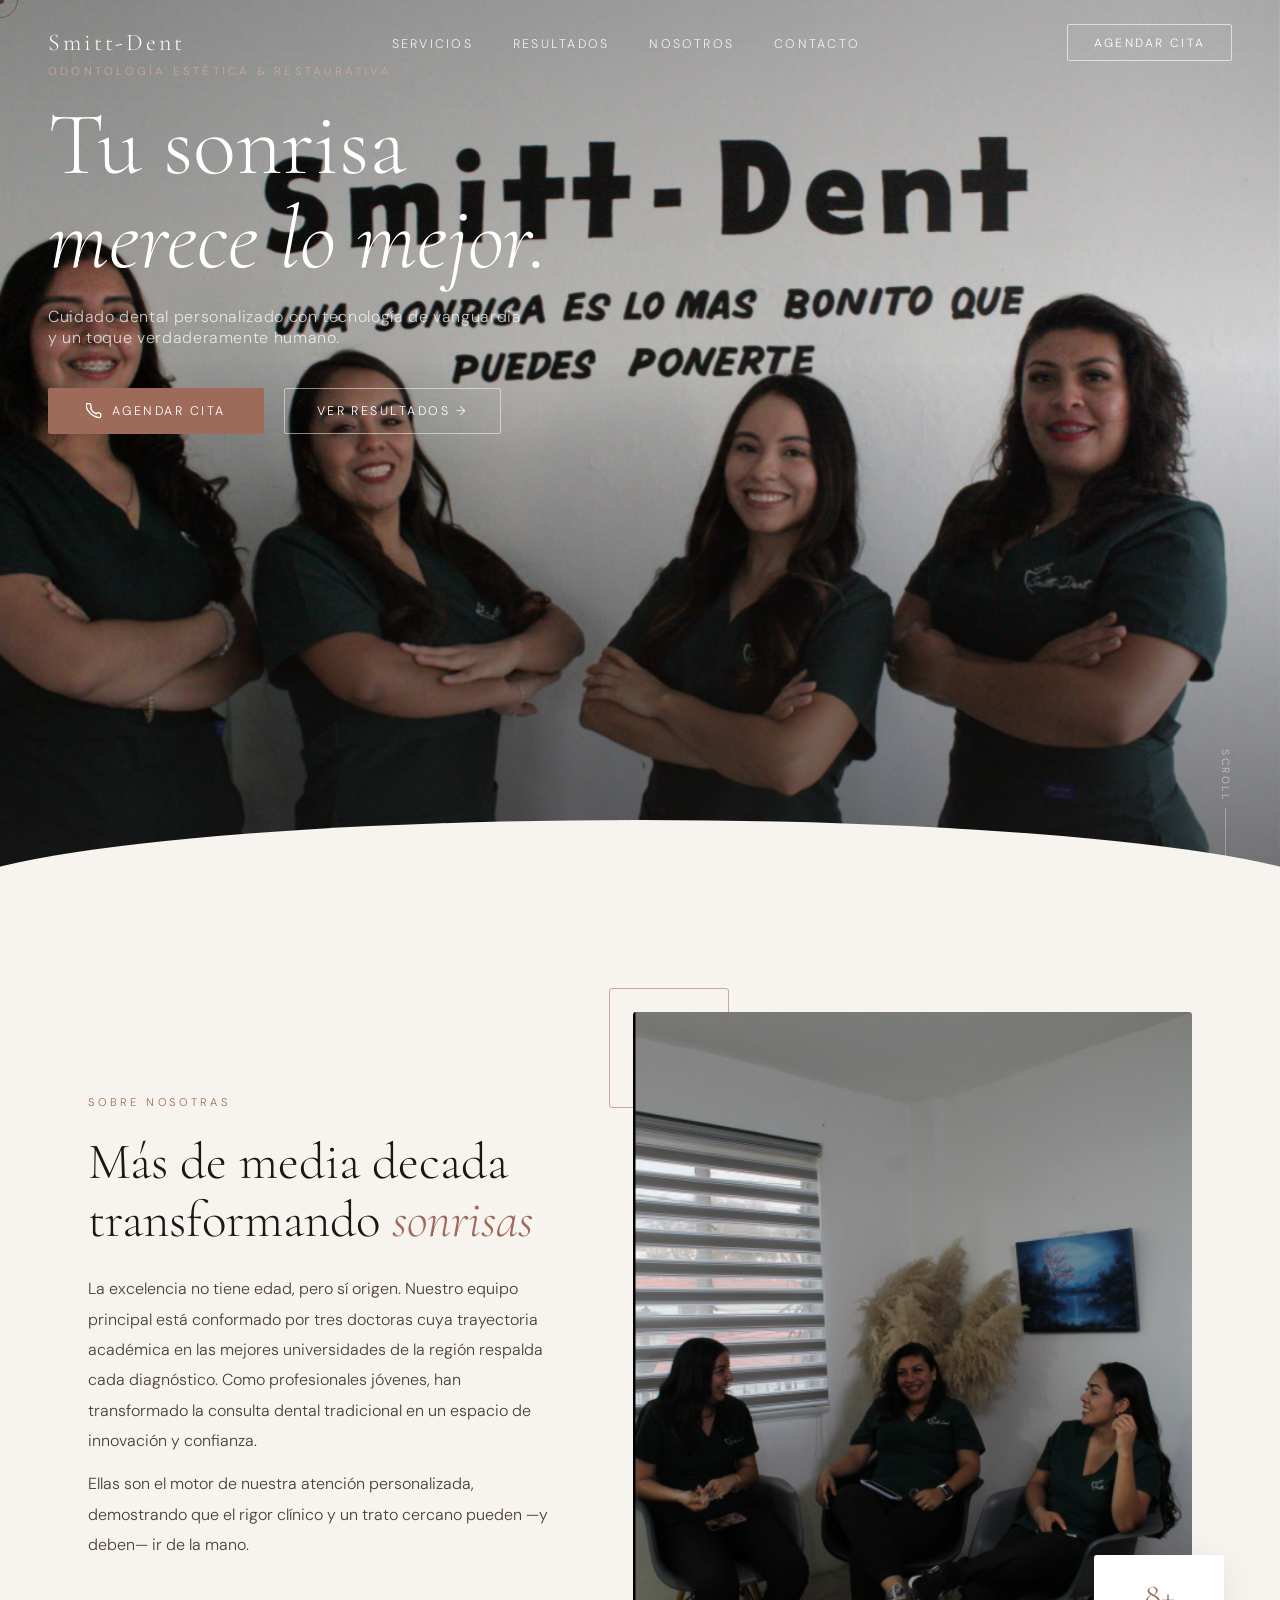
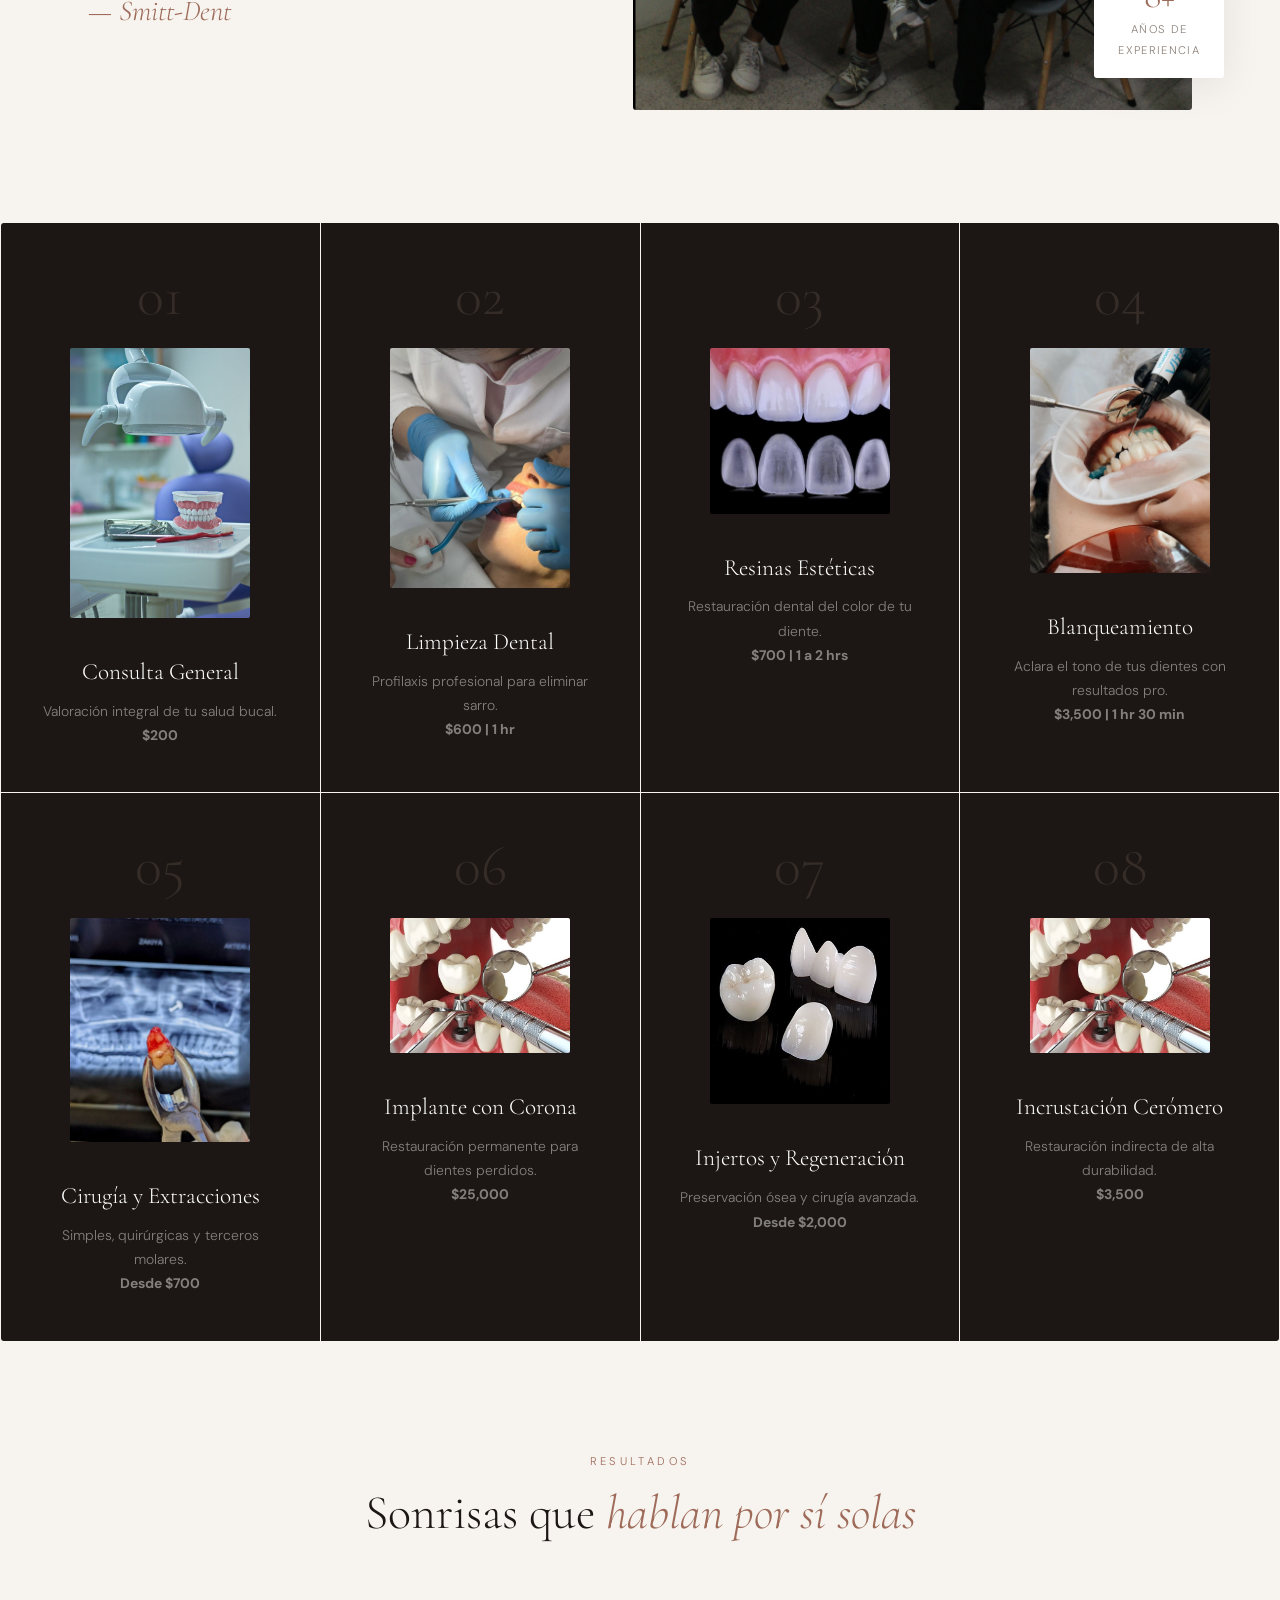
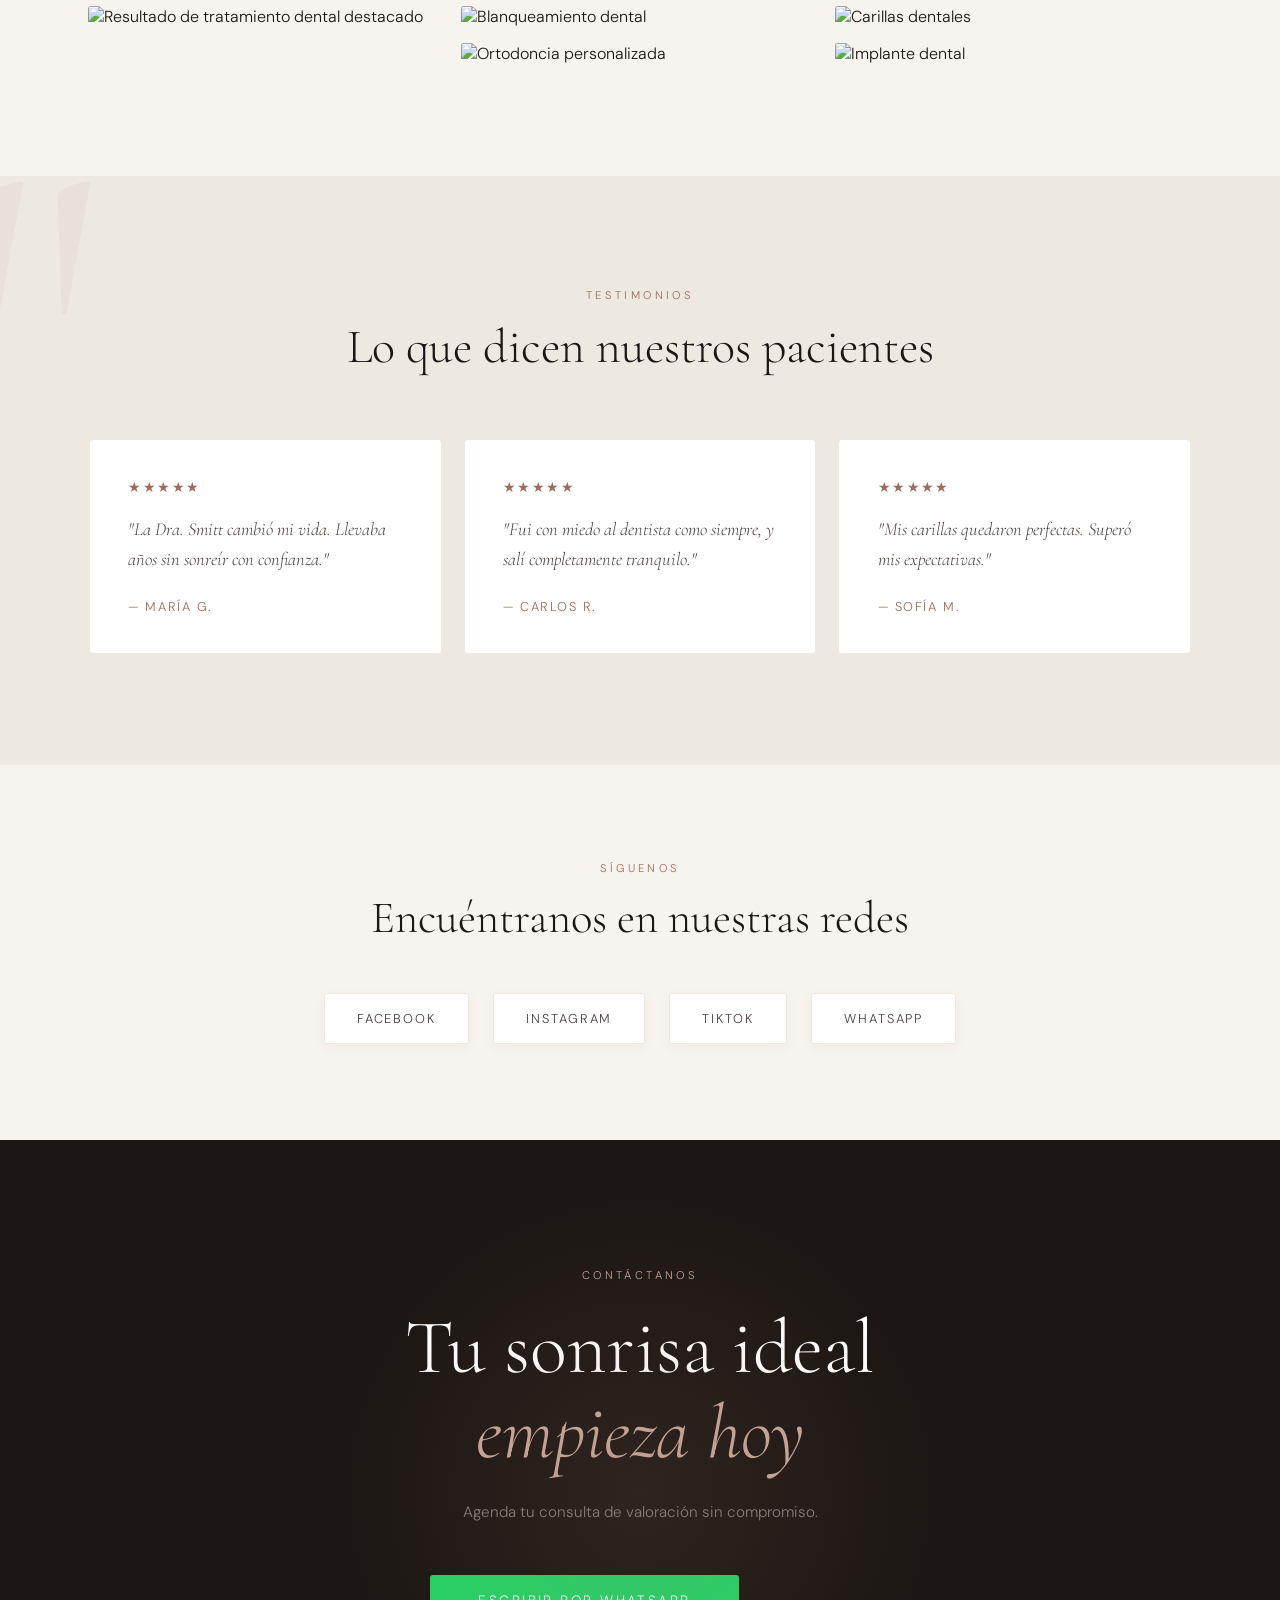
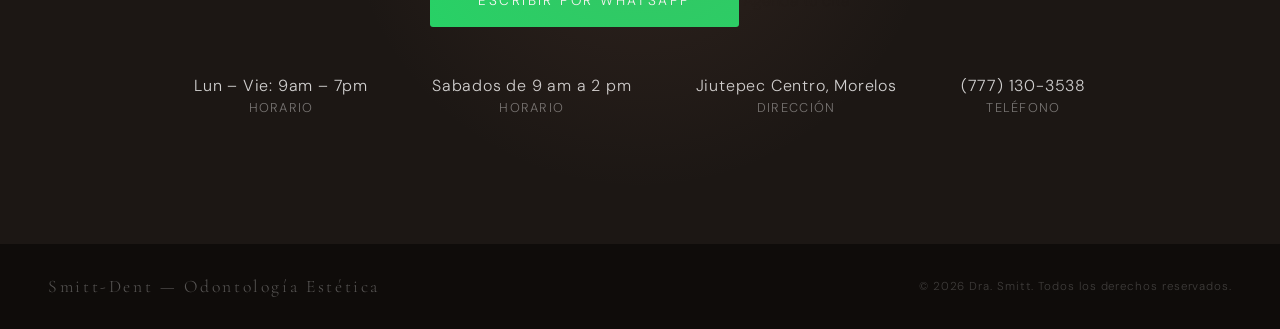
==== index.html @ e5ced857 "Update index.html" ====
<!DOCTYPE html>
<html lang="es">
<head>
  <meta charset="UTF-8" />
  <meta name="viewport" content="width=device-width, initial-scale=1.0" />
  <title>Dentista Jiutepec Mor. Smitt-Dent</title>
  <link rel="icon" href="smitt(1).ico" type="image/x-icon" />

  <!-- FUENTES — Google Fonts -->
  <link rel="preconnect" href="https://fonts.googleapis.com" />
  <link rel="preconnect" href="https://fonts.gstatic.com" crossorigin />
  <link href="https://fonts.googleapis.com/css2?family=Cormorant+Garamond:ital,wght@0,300;0,400;0,600;1,300;1,400&family=DM+Sans:wght@300;400;500&display=swap" rel="stylesheet" />

  <!-- Conexión al CSS externo -->
  <link rel="stylesheet" href="style.css">
</head>
<body>

  <!-- Cursor personalizado -->
  <div class="cursor">
    <div class="cursor-ring"></div>
    <div class="cursor-dot" style="position:absolute;top:0;left:0;"></div>
  </div>

  <!-- NAVEGACIÓN -->
  <nav id="navbar">
    <div class="nav-logo">Smitt-Dent</div>
    <ul class="nav-links">
      <li><a href="#servicios">Servicios</a></li>
      <li><a href="#galeria">Resultados</a></li>
      <li><a href="#nosotros">Nosotros</a></li>
      <li><a href="#contacto">Contacto</a></li>
    </ul>
    <a href="#contacto" class="nav-cta">Agendar cita</a>
  </nav>

  <!-- HERO -->
  <section class="hero">
    <img class="hero-img" src="Portada2.png" alt="Equipo Dra. Smitt" />
    <div class="hero-overlay">
      <div class="hero-content">
        <p class="hero-tag">Odontología Estética &amp; Restaurativa</p>
        <h1 class="hero-title">
          Tu sonrisa<br/>
          <em>merece lo mejor.</em>
        </h1>
        <p class="hero-sub">
          Cuidado dental personalizado con tecnología de vanguardia<br />
          y un toque verdaderamente humano.
        </p>
        <div class="hero-actions">
          <a href="#contacto" class="btn-primary">
            <svg width="16" height="16" viewBox="0 0 24 24" fill="none" stroke="currentColor" stroke-width="2"><path d="M22 16.92v3a2 2 0 01-2.18 2 19.79 19.79 0 01-8.63-3.07A19.5 19.5 0 013.07 11.5a19.79 19.79 0 01-3.07-8.67A2 2 0 012 .84h3a2 2 0 012 1.72c.127.96.361 1.903.7 2.81a2 2 0 01-.45 2.11L6.91 8.18A16 16 0 0015.1 16.37l1.27-1.27a2 2 0 012.11-.45c.907.339 1.85.573 2.81.7A2 2 0 0122 16.92z"/></svg>
            Agendar cita
          </a>
          <a href="#galeria" class="btn-outline">Ver resultados →</a>
        </div>
      </div>
    </div>

    <div class="scroll-hint">
      <span>Scroll</span>
      <div class="scroll-line"></div>
    </div>
  </section>

  <div class="wave-divider"></div>

  <!-- SOBRE LA DRA. SMITT -->
  <section id="nosotros">
    <div class="section-intro">
      <div>
        <p class="intro-label reveal">Sobre nosotras</p>
        <h2 class="intro-title reveal reveal-delay-1">
          Más de media decada<br />
          transformando <em>sonrisas</em>
        </h2>
        <p class="intro-body reveal reveal-delay-2">
          La excelencia no tiene edad, pero sí origen. Nuestro equipo principal está conformado por tres doctoras cuya trayectoria académica en las mejores universidades
          de la región respalda cada diagnóstico. Como profesionales jóvenes, han transformado la consulta dental tradicional en un espacio de innovación y confianza. 
        </p>
        <p class="intro-body reveal reveal-delay-2" style="margin-top:0.8rem;">
          Ellas son el motor de nuestra atención personalizada, 
        demostrando que el rigor clínico y un trato cercano pueden —y deben— ir de la mano.
        </p>
        <p class="intro-signature reveal reveal-delay-3">— Smitt-Dent</p>
      </div>

      <div class="intro-img-wrap reveal reveal-delay-2">
        <div class="intro-accent"></div>
        <img class="intro-img" src="img/dentstas.png" alt="Dra. Smitt" /> 
        <div class="intro-badge reveal reveal-delay-4">
          <strong>8+</strong>
          <span>Años de<br/>experiencia</span>
        </div>
      </div>
    </div>
  </section>

 <div class="services-grid">
  <!-- 01: Consulta -->
  <div class="service-card reveal clickable-card" data-full="img/consulta.jpeg">
    <div class="service-num">01</div>
    <div class="service-icon"><img src="img/consulta.jpeg" alt="Consulta"></div>
    <h3 class="service-name">Consulta General</h3>
    <p class="service-desc">Valoración integral de tu salud bucal.<br><strong>$200</strong></p>
    <span class="service-arrow">→</span>
  </div>

  <!-- 02: Limpieza -->
  <div class="service-card reveal reveal-delay-1 clickable-card" data-full="img/limpieza.jpeg">
    <div class="service-num">02</div>
    <div class="service-icon"><img src="img/limpieza.jpeg" alt="Limpieza"></div>
    <h3 class="service-name">Limpieza Dental</h3>
    <p class="service-desc">Profilaxis profesional para eliminar sarro.<br><strong>$600 | 1 hr</strong></p>
    <span class="service-arrow">→</span>
  </div>

  <!-- 03: Resinas -->
  <div class="service-card reveal reveal-delay-2 clickable-card" data-full="img/resinas.jpeg">
    <div class="service-num">03</div>
    <div class="service-icon"><img src="img/resinas.jpeg" alt="Resinas"></div>
    <h3 class="service-name">Resinas Estéticas</h3>
    <p class="service-desc">Restauración dental del color de tu diente.<br><strong>$700 | 1 a 2 hrs</strong></p>
    <span class="service-arrow">→</span>
  </div>

  <!-- 04: Blanqueamiento -->
  <div class="service-card reveal clickable-card" data-full="img/Blanqueamiento.jpeg">
    <div class="service-num">04</div>
    <div class="service-icon"><img src="img/Blanqueamiento.jpeg" alt="Blanqueamiento"></div>
    <h3 class="service-name">Blanqueamiento</h3>
    <p class="service-desc">Aclara el tono de tus dientes con resultados pro.<br><strong>$3,500 | 1 hr 30 min</strong></p>
    <span class="service-arrow">→</span>
  </div>

  <!-- 05: Cirugía -->
  <div class="service-card reveal reveal-delay-1 clickable-card" data-full="img/cirujia.jpeg">
    <div class="service-num">05</div>
    <div class="service-icon"><img src="img/cirujia.jpeg" alt="Extracciones"></div>
    <h3 class="service-name">Cirugía y Extracciones</h3>
    <p class="service-desc">Simples, quirúrgicas y terceros molares.<br><strong>Desde $700</strong></p>
    <span class="service-arrow">→</span>
  </div>

  <!-- 06: Implantes (Coronas) -->
  <div class="service-card reveal reveal-delay-2 clickable-card" data-full="img/coronas.jpeg">
    <div class="service-num">06</div>
    <div class="service-icon"><img src="img/coronas.jpeg" alt="Implantes"></div>
    <h3 class="service-name">Implante con Corona</h3>
    <p class="service-desc">Restauración permanente para dientes perdidos.<br><strong>$25,000</strong></p>
    <span class="service-arrow">→</span>
  </div>

  <!-- 07: Injertos (Cerómero) -->
  <div class="service-card reveal clickable-card" data-full="img/ceromero.jpeg">
    <div class="service-num">07</div>
    <div class="service-icon"><img src="img/ceromero.jpeg" alt="Injertos"></div>
    <h3 class="service-name">Injertos y Regeneración</h3>
    <p class="service-desc">Preservación ósea y cirugía avanzada.<br><strong>Desde $2,000</strong></p>
    <span class="service-arrow">→</span>
  </div>

  <!-- 08: Incrustación (Coronas) -->
  <div class="service-card reveal reveal-delay-1 clickable-card" data-full="img/coronas.jpeg">
    <div class="service-num">08</div>
    <div class="service-icon"><img src="img/coronas.jpeg" alt="Incrustaciones"></div>
    <h3 class="service-name">Incrustación Cerómero</h3>
    <p class="service-desc">Restauración indirecta de alta durabilidad.<br><strong>$3,500</strong></p>
    <span class="service-arrow">→</span>
  </div>
</div>

  <!-- GALERÍA -->
  <section class="section-gallery" id="galeria">
  <div class="gallery-head reveal">
    <p class="section-label">Resultados</p>
    <h2>Sonrisas que <em>hablan por sí solas</em></h2>
  </div>

  <div class="gallery-grid">
    <!-- 01: Imagen grande (Doble altura) -->
    <div class="gallery-item large reveal"> 
      <img src="img/sonrisota.jpeg" alt="Resultado de tratamiento dental destacado" />
      <div class="gallery-overlay">
        <span>Caso destacado</span>
      </div>
    </div>

    <!-- 02: Imagen Superior Derecha -->
    <div class="gallery-item reveal reveal-delay-1">
      <img src="img/sonrisa.jpeg" alt="Blanqueamiento dental" />
      <div class="gallery-overlay">
        <span>Blanqueamiento</span>
      </div>
    </div>

    <!-- 03: Imagen Inferior Derecha -->
    <div class="gallery-item reveal reveal-delay-2">
      <img src="img/sonrisa1.jpeg" alt="Carillas dentales" />
      <div class="gallery-overlay">
        <span>Carillas</span>
      </div>
    </div>

    <!-- 04: Imagen Superior Extrema -->
    <div class="gallery-item reveal reveal-delay-1">
      <img src="img/sonrisa2.jpeg" alt="Ortodoncia personalizada" />
      <div class="gallery-overlay">
        <span>Ortodoncia</span>
      </div>
    </div>

    <!-- 05: Imagen Inferior Extrema -->
    <div class="gallery-item reveal reveal-delay-2">
      <img src="img/sonrix.jpeg" alt="Implante dental" />
      <div class="gallery-overlay">
        <span>Implante</span>
      </div>
    </div>
  </div>
</section>

  <!-- TESTIMONIOS -->
  <section class="section-reviews">
    <div class="reviews-inner">
      <div class="reviews-head reveal">
        <p class="section-label">Testimonios</p>
        <h2>Lo que dicen nuestros pacientes</h2>
      </div>
      <div class="reviews-grid">
        <div class="review-card reveal">
          <div class="review-stars">★★★★★</div>
          <p class="review-text">"La Dra. Smitt cambió mi vida. Llevaba años sin sonreír con confianza."</p>
          <p class="review-author">— María G.</p>
        </div>
        <div class="review-card reveal reveal-delay-1">
          <div class="review-stars">★★★★★</div>
          <p class="review-text">"Fui con miedo al dentista como siempre, y salí completamente tranquilo."</p>
          <p class="review-author">— Carlos R.</p>
        </div>
        <div class="review-card reveal reveal-delay-2">
          <div class="review-stars">★★★★★</div>
          <p class="review-text">"Mis carillas quedaron perfectas. Superó mis expectativas."</p>
          <p class="review-author">— Sofía M.</p>
        </div>
      </div>
    </div>
  </section>

  <!-- SOCIAL -->
  <section class="section-social">
    <p class="social-label reveal">Síguenos</p>
    <h2 class="social-title reveal reveal-delay-1">Encuéntranos en nuestras redes</h2>
    <div class="social-links">
      <a href="https://www.facebook.com/profile.php?id=61573773312600&locale=es_LA" class="social-btn fb reveal" target="_blank">Facebook</a>
      <a href="https://www.instagram.com/smitt_dent/" class="social-btn ig reveal reveal-delay-1" target="_blank">Instagram</a>
      <a href="https://www.tiktok.com/@smittdent" class="social-btn tt reveal reveal-delay-2" target="_blank">TikTok</a>
      <a href="https://wa.me/527771303538" class="social-btn wa reveal reveal-delay-3" target="_blank">WhatsApp</a>
    </div>
  </section>

  <!-- CONTACTO -->
  <section class="section-contact" id="contacto">
    <p class="contact-label reveal">Contáctanos</p>
    <h2 class="contact-title reveal reveal-delay-1">Tu sonrisa ideal<br /><em>empieza hoy</em></h2>
    <p class="contact-sub reveal reveal-delay-2">Agenda tu consulta de valoración sin compromiso.</p>
    <div class="contact-actions reveal reveal-delay-3">
      <a href="https://wa.me/527771303538" class="contact-wa">Escribir por WhatsApp</a>
      <a href="https://smitt-dent.vercel.app/agendar" class="contact-agenda">Agenda tu cita</a>
    </div>
    <div class="contact-info reveal reveal-delay-4">
      <div class="contact-info-item"><strong>Lun – Vie: 9am – 7pm </strong>Horario</div>
            <div class="contact-info-item"><strong>Sabados de 9 am a 2 pm</strong>Horario</div>
      <div class="contact-info-item"><strong>Jiutepec Centro, Morelos</strong>Dirección</div>
      <div class="contact-info-item"><strong>(777) 130-3538</strong>Teléfono</div>
    </div>
  </section>

  <footer>
    <div class="footer-logo">Smitt-Dent — Odontología Estética</div>
    <p class="footer-copy">© 2026 Dra. Smitt. Todos los derechos reservados.</p>
  </footer>

  <script>
    // Código JS idéntico al original
    const cursorRing = document.querySelector('.cursor-ring');
    const cursorDot = document.querySelector('.cursor-dot');
    document.addEventListener('mousemove', e => {
      cursorRing.style.left = e.clientX + 'px';
      cursorRing.style.top = e.clientY + 'px';
      cursorDot.style.left = e.clientX + 'px';
      cursorDot.style.top = e.clientY + 'px';
    });
    document.querySelectorAll('a, button').forEach(el => {
      el.addEventListener('mouseenter', () => {
        cursorRing.style.width = '56px';
        cursorRing.style.height = '56px';
      });
      el.addEventListener('mouseleave', () => {
        cursorRing.style.width = '36px';
        cursorRing.style.height = '36px';
      });
    });
    const navbar = document.getElementById('navbar');
    window.addEventListener('scroll', () => {
      navbar.classList.toggle('scrolled', window.scrollY > 60);
    });
    const reveals = document.querySelectorAll('.reveal');
    const observer = new IntersectionObserver((entries) => {
      entries.forEach(entry => {
        if (entry.isIntersecting) {
          entry.target.classList.add('visible');
          observer.unobserve(entry.target);
        }
      });
    }, { threshold: 0.12, rootMargin: '0px 0px -40px 0px' });
    reveals.forEach(el => observer.observe(el));
    const heroContent = document.querySelector('.hero-content');
    window.addEventListener('scroll', () => {
      const scrolled = window.scrollY;
      if (scrolled < window.innerHeight && heroContent) {
        heroContent.style.transform = `translateY(${scrolled * 0.25}px)`;
        heroContent.style.opacity = 1 - scrolled / (window.innerHeight * 0.8);
      }
    });
    // Lógica del Lightbox para Servicios
const modal = document.getElementById("imageModal");
const modalImg = document.getElementById("imgFull");
const captionText = document.getElementById("caption");
const closeModal = document.querySelector(".close-modal");

document.querySelectorAll('.clickable-card').forEach(card => {
  card.addEventListener('click', function() {
    modal.style.display = "block";
    modalImg.src = this.getAttribute('data-full');
    // Usamos el nombre del servicio como pie de foto
    captionText.innerHTML = this.querySelector('.service-name').innerHTML;
  });
});

// Cerrar al darle a la X
closeModal.onclick = () => { modal.style.display = "none"; }

// Cerrar al darle click fuera de la imagen
window.onclick = (event) => {
  if (event.target == modal) { modal.style.display = "none"; }
}
  </script>
</body>
</html>
---- style.css ----
/* ════════════════════════════════════════
    RESET & VARIABLES
════════════════════════════════════════ */
*, *::before, *::after { box-sizing: border-box; margin: 0; padding: 0; }

:root {
  --cream:   #F7F3EE;
  --ivory:   #EDE8E0;
  --blush:   #C8A898;
  --rose:    #9E6B5A;
  --dark:    #1C1714;
  --mid:     #4A3F39;
  --light:   #8C8078;
  --white:   #FFFFFF;

  --f-display: 'Cormorant Garamond', serif;
  --f-body:    'DM Sans', sans-serif;

  --ease-out-expo: cubic-bezier(0.16, 1, 0.3, 1);
}

html { scroll-behavior: smooth; }

body {
  background: var(--cream);
  color: var(--dark);
  font-family: var(--f-body);
  font-weight: 300;
  overflow-x: hidden;
}

img { display: block; width: 100%; object-fit: cover; }
a   { text-decoration: none; color: inherit; }

/* ════════════════════════════════════════
    CURSOR PERSONALIZADO
════════════════════════════════════════ */
.cursor {
  position: fixed; top: 0; left: 0; z-index: 9999;
  pointer-events: none;
  mix-blend-mode: multiply;
}
.cursor-dot {
  width: 8px; height: 8px;
  background: var(--rose);
  border-radius: 50%;
  transform: translate(-50%, -50%);
  transition: transform 0.1s;
}
.cursor-ring {
  width: 36px; height: 36px;
  border: 1px solid var(--blush);
  border-radius: 50%;
  transform: translate(-50%, -50%);
  transition: transform 0.25s var(--ease-out-expo), width 0.3s, height 0.3s;
}
body:hover .cursor-dot  { transform: translate(-50%,-50%) scale(1); }
a:hover ~ .cursor .cursor-ring,
button:hover ~ .cursor .cursor-ring { width: 56px; height: 56px; }

/* ════════════════════════════════════════
    NAVBAR
════════════════════════════════════════ */
nav {
  position: fixed; top: 0; width: 100%; z-index: 100;
  padding: 1.5rem 3rem;
  display: flex; align-items: center; justify-content: space-between;
  transition: background 0.5s, padding 0.4s;
}
nav.scrolled {
  background: rgba(247,243,238,0.92);
  backdrop-filter: blur(12px);
  padding: 1rem 3rem;
  border-bottom: 1px solid var(--ivory);
}

.nav-logo {
  font-family: var(--f-display);
  font-size: 1.5rem;
  font-weight: 300;
  letter-spacing: 0.12em;
  color: var(--white);
  transition: color 0.4s;
}
nav.scrolled .nav-logo { color: var(--dark); }

.nav-links {
  display: flex; gap: 2.5rem; list-style: none;
}
.nav-links a {
  font-size: 0.78rem;
  letter-spacing: 0.18em;
  text-transform: uppercase;
  color: rgba(255,255,255,0.85);
  transition: color 0.3s;
  position: relative;
}
nav.scrolled .nav-links a { color: var(--mid); }
.nav-links a::after {
  content: '';
  position: absolute; bottom: -3px; left: 0;
  width: 0; height: 1px;
  background: var(--rose);
  transition: width 0.35s var(--ease-out-expo);
}
.nav-links a:hover::after { width: 100%; }

.nav-cta {
  font-size: 0.75rem;
  letter-spacing: 0.2em;
  text-transform: uppercase;
  padding: 0.6rem 1.6rem;
  border: 1px solid rgba(255,255,255,0.6);
  color: var(--white);
  border-radius: 2px;
  transition: all 0.35s;
}
nav.scrolled .nav-cta {
  border-color: var(--rose);
  color: var(--rose);
}
.nav-cta:hover {
  background: var(--rose);
  border-color: var(--rose);
  color: var(--white) !important;
}

/* ════════════════════════════════════════
    HERO
════════════════════════════════════════ */
.hero {
  position: relative;
  height: 100vh; min-height: 680px;
  overflow: hidden;
  display: flex; align-items: flex-end;
}

.hero-img {
  position: absolute; inset: 0;
  width: 100%; height: 100%;
  object-fit: cover;
  transform: scale(1.08);
  animation: heroZoom 10s var(--ease-out-expo) forwards;
}
@keyframes heroZoom {
  to { transform: scale(1); }
}

.hero-overlay {
  position: absolute; inset: 0;
  background: linear-gradient(
    to bottom,
    rgba(28,23,20,0.15) 0%,
    rgba(28,23,20,0.0)  40%,
    rgba(28,23,20,0.55) 100%
  );
}

.hero-content {
  position: relative; z-index: 2;
  padding: 4rem 3rem 5rem;
  max-width: 900px;
}

.hero-tag {
  font-size: 0.72rem;
  letter-spacing: 0.28em;
  text-transform: uppercase;
  color: var(--blush);
  margin-bottom: 1.2rem;
  opacity: 0;
  transform: translateY(20px);
  animation: fadeUp 0.9s 0.4s var(--ease-out-expo) forwards;
}
.hero-title {
  font-family: var(--f-display);
  font-size: clamp(3rem, 7vw, 6rem);
  font-weight: 300;
  line-height: 1.05;
  color: var(--white);
  opacity: 0;
  transform: translateY(30px);
  animation: fadeUp 1s 0.6s var(--ease-out-expo) forwards;
}
.hero-title em {
  font-style: italic;
  color: #B2583F;
}
.hero-sub {
  font-size: 1rem;
  color: rgba(255,255,255,0.75);
  margin-top: 1.2rem;
  font-weight: 300;
  letter-spacing: 0.04em;
  opacity: 0;
  transform: translateY(20px);
  animation: fadeUp 0.9s 0.85s var(--ease-out-expo) forwards;
}
.hero-actions {
  margin-top: 2.5rem;
  display: flex; gap: 1.2rem; flex-wrap: wrap;
  opacity: 0;
  transform: translateY(20px);
  animation: fadeUp 0.9s 1.05s var(--ease-out-expo) forwards;
}
.btn-primary {
  display: inline-flex; align-items: center; gap: 0.6rem;
  padding: 0.9rem 2.4rem;
  background: var(--rose);
  color: var(--white);
  font-size: 0.78rem;
  letter-spacing: 0.2em;
  text-transform: uppercase;
  border-radius: 2px;
  transition: background 0.3s, transform 0.3s;
}
.btn-primary:hover { background: #7D5244; transform: translateY(-2px); }

.btn-outline {
  display: inline-flex; align-items: center; gap: 0.6rem;
  padding: 0.9rem 2rem;
  border: 1px solid rgba(255,255,255,0.5);
  color: var(--white);
  font-size: 0.78rem;
  letter-spacing: 0.2em;
  text-transform: uppercase;
  border-radius: 2px;
  transition: all 0.3s;
}
.btn-outline:hover { background: rgba(255,255,255,0.12); }

@keyframes fadeUp {
  to { opacity: 1; transform: translateY(0); }
}

/* Scroll indicator */
.scroll-hint {
  position: absolute; bottom: 2rem; right: 3rem;
  z-index: 2;
  display: flex; flex-direction: column; align-items: center; gap: 0.4rem;
  opacity: 0;
  animation: fadeUp 1s 1.4s var(--ease-out-expo) forwards;
}
.scroll-hint span {
  font-size: 0.65rem;
  letter-spacing: 0.25em;
  text-transform: uppercase;
  color: rgba(255,255,255,0.55);
  writing-mode: vertical-rl;
}
.scroll-line {
  width: 1px; height: 60px;
  background: rgba(255,255,255,0.3);
  position: relative; overflow: hidden;
}
.scroll-line::after {
  content: '';
  position: absolute; top: -100%;
  width: 1px; height: 100%;
  background: var(--blush);
  animation: scrollLine 2s 1.8s ease-in-out infinite;
}
@keyframes scrollLine {
  0%   { top: -100%; }
  100% { top: 100%; }
}

/* ════════════════════════════════════════
    TRANSICIÓN HERO → ABOUT
════════════════════════════════════════ */
.wave-divider {
  position: relative;
  height: 80px;
  background: var(--cream);
  margin-top: -80px;
  z-index: 3;
  clip-path: ellipse(55% 100% at 50% 100%);
}

/* ════════════════════════════════════════
    SECCIÓN INTRO
════════════════════════════════════════ */
.section-intro {
  padding: 7rem 3rem;
  max-width: 1200px;
  margin: 0 auto;
  display: grid;
  grid-template-columns: 1fr 1.2fr;
  gap: 5rem;
  align-items: center;
}

.intro-label {
  font-size: 0.7rem;
  letter-spacing: 0.3em;
  text-transform: uppercase;
  color: var(--rose);
  margin-bottom: 1.5rem;
}
.intro-title {
  font-family: var(--f-display);
  font-size: clamp(2rem, 4vw, 3.5rem);
  font-weight: 300;
  line-height: 1.15;
  color: var(--dark);
}
.intro-title em { font-style: italic; color: var(--rose); }

.intro-body {
  font-size: 1rem;
  line-height: 1.9;
  color: var(--mid);
  margin-top: 1.5rem;
}
.intro-signature {
  font-family: var(--f-display);
  font-style: italic;
  font-size: 1.8rem;
  color: var(--rose);
  margin-top: 2rem;
}

.intro-img-wrap {
  position: relative;
}
.intro-img {
  aspect-ratio: 4/5;
  border-radius: 3px;
  object-fit: cover;
}

.intro-accent {
  position: absolute;
  top: -1.5rem; left: -1.5rem;
  width: 120px; height: 120px;
  border: 1px solid var(--blush);
  border-radius: 3px;
  z-index: -1;
}
.intro-badge {
  position: absolute;
  bottom: 2rem; right: -2rem;
  background: var(--white);
  border-radius: 3px;
  padding: 1.2rem 1.5rem;
  box-shadow: 0 8px 40px rgba(0,0,0,0.08);
  text-align: center;
}
.intro-badge strong {
  font-family: var(--f-display);
  font-size: 2.2rem;
  font-weight: 300;
  color: var(--rose);
  display: block;
}
.intro-badge span {
  font-size: 0.7rem;
  letter-spacing: 0.12em;
  text-transform: uppercase;
  color: var(--light);
}

/* ════════════════════════════════════════
    SERVICIOS
════════════════════════════════════════ */
.section-services {
  background: var(--dark);
  padding: 7rem 3rem;
  position: relative;
  overflow: hidden;
}

.section-services::before {
  content: '';
  position: absolute; inset: 0;
  background-image: radial-gradient(circle at 20% 50%, rgba(200,168,152,0.08) 0%, transparent 50%),
                    radial-gradient(circle at 80% 20%, rgba(158,107,90,0.06) 0%, transparent 40%);
  pointer-events: none;
}

.services-inner {
  max-width: 1200px; margin: 0 auto;
}

.services-head {
  display: flex; justify-content: space-between; align-items: flex-end;
  margin-bottom: 4rem; flex-wrap: wrap; gap: 1.5rem;
}
.services-head .section-label {
  font-size: 0.7rem;
  letter-spacing: 0.3em;
  text-transform: uppercase;
  color: var(--blush);
  margin-bottom: 1rem;
}
.services-head h2 {
  font-family: var(--f-display);
  font-size: clamp(2rem, 4vw, 3.2rem);
  font-weight: 300;
  color: var(--white);
  line-height: 1.15;
}
.services-head h2 em { font-style: italic; color: var(--blush); }
.services-note {
  font-size: 0.85rem;
  color: rgba(255,255,255,0.4);
  max-width: 280px;
  line-height: 1.7;
  text-align: right;
}

.services-grid {
  display: grid;
  /* Forzamos exactamente 4 columnas de igual tamaño */
  grid-template-columns: repeat(4, 1fr);
  gap: 1px;
  background: rgba(255,255,255,0.06);
  border: 1px solid rgba(255,255,255,0.06);
  border-radius: 4px;
  overflow: hidden;

  /* Centrado y espacio lateral */
  max-width: 1400px; /* Evita que se estire demasiado en pantallas gigantes */
  margin: 0 auto;    /* Crea los espacios laterales iguales */
}

.service-card {
  background: var(--dark);
  padding: 3.5rem 2.5rem; /* Aumentamos el espacio interno superior e inferior */
  position: relative;
  overflow: hidden;
  transition: background 0.4s;
  cursor: pointer;
  display: flex;
  flex-direction: column;
  align-items: center; /* Centramos los iconos y textos para mayor simetría */
  text-align: center;
}
.service-card::before {
  content: '';
  position: absolute; inset: 0;
  background: linear-gradient(135deg, rgba(158,107,90,0.12), transparent);
  opacity: 0;
  transition: opacity 0.4s;
}
.service-card:hover { background: #241E1B; }
.service-card:hover::before { opacity: 1; }

/* Ajuste para que las imágenes dentro de las tarjetas no se vean gigantes */
.service-icon img {
  width: 100%;
  max-width: 180px; /* Limitamos el ancho para que respire la celda */
  height: auto;
  margin-bottom: 1.5rem;
  border-radius: 2px;
}

.service-num {
  font-family: var(--f-display);
  font-size: 3.5rem;
  font-weight: 300;
  color: rgba(200,168,152,0.15);
  line-height: 1;
  margin-bottom: 1.5rem;
  transition: color 0.4s;
}
.service-card:hover .service-num { color: rgba(200,168,152,0.3); }

.service-icon {
  font-size: 1.6rem;
  margin-bottom: 1rem;
}
.service-name {
  font-family: var(--f-display);
  font-size: 1.45rem;
  font-weight: 300;
  color: var(--white);
  margin-bottom: 0.8rem;
}
.service-desc {
  font-size: 0.87rem;
  color: rgba(255,255,255,0.45);
  line-height: 1.75;
}
.service-arrow {
  position: absolute;
  bottom: 2.2rem; right: 2rem;
  font-size: 1.2rem;
  color: var(--rose);
  opacity: 0;
  transform: translateX(-8px);
  transition: all 0.35s var(--ease-out-expo);
}
.service-card:hover .service-arrow {
  opacity: 1;
  transform: translateX(0);
}

/* ════════════════════════════════════════
    GALERÍA
════════════════════════════════════════ */
.section-gallery {
  padding: 7rem 3rem;
  max-width: 1200px;
  margin: 0 auto;
}

.gallery-head {
  text-align: center;
  margin-bottom: 4rem;
}
.gallery-head .section-label {
  font-size: 0.7rem;
  letter-spacing: 0.3em;
  text-transform: uppercase;
  color: var(--rose);
  margin-bottom: 1rem;
}
.gallery-head h2 {
  font-family: var(--f-display);
  font-size: clamp(2rem, 4vw, 3rem);
  font-weight: 300;
  color: var(--dark);
}
.gallery-head h2 em { font-style: italic; color: var(--rose); }

.gallery-grid {
  display: grid;
  grid-template-columns: repeat(3, 1fr);
  grid-template-rows: auto auto;
  gap: 1rem;
}

.gallery-item {
  border-radius: 3px;
  overflow: hidden;
  position: relative;
}
.gallery-item.large {
  grid-row: span 2;
}

.gallery-ph {
  width: 100%;
  height: 100%;
  min-height: 220px;
  display: flex; align-items: center; justify-content: center;
  flex-direction: column; gap: 0.5rem;
  background: var(--ivory);
}
.gallery-item.large .gallery-ph { min-height: 460px; }

.gallery-ph span {
  font-size: 0.72rem;
  letter-spacing: 0.15em;
  text-transform: uppercase;
  color: var(--light);
  text-align: center;
  padding: 0 1rem;
}
.gallery-ph .ph-num {
  font-family: var(--f-display);
  font-size: 2rem;
  color: var(--blush);
}

.gallery-overlay {
  position: absolute; inset: 0;
  background: linear-gradient(to top, rgba(28,23,20,0.6), transparent);
  opacity: 0;
  transition: opacity 0.4s;
  display: flex; align-items: flex-end;
  padding: 1.5rem;
}
.gallery-overlay span {
  font-family: var(--f-display);
  font-size: 1.1rem;
  color: var(--white);
  font-style: italic;
}
.gallery-item:hover .gallery-overlay { opacity: 1; }
.gallery-item img,
.gallery-item .gallery-ph { transition: transform 0.6s var(--ease-out-expo); }
.gallery-item:hover img,
.gallery-item:hover .gallery-ph { transform: scale(1.04); }

/* ════════════════════════════════════════
    TESTIMONIOS
════════════════════════════════════════ */
.section-reviews {
  background: var(--ivory);
  padding: 7rem 3rem;
  position: relative;
  overflow: hidden;
}
.section-reviews::before {
  content: '"';
  font-family: var(--f-display);
  font-size: 30rem;
  color: rgba(158,107,90,0.05);
  position: absolute;
  top: -5rem; left: -2rem;
  line-height: 1;
  pointer-events: none;
}

.reviews-inner { max-width: 1100px; margin: 0 auto; }

.reviews-head {
  text-align: center;
  margin-bottom: 4rem;
}
.reviews-head .section-label {
  font-size: 0.7rem;
  letter-spacing: 0.3em;
  text-transform: uppercase;
  color: var(--rose);
  margin-bottom: 1rem;
}
.reviews-head h2 {
  font-family: var(--f-display);
  font-size: clamp(2rem, 4vw, 3rem);
  font-weight: 300;
  color: var(--dark);
}

.reviews-grid {
  display: grid;
  grid-template-columns: repeat(auto-fit, minmax(300px, 1fr));
  gap: 1.5rem;
}
.review-card {
  background: var(--white);
  border-radius: 3px;
  padding: 2.4rem;
  position: relative;
  transition: transform 0.4s var(--ease-out-expo), box-shadow 0.4s;
}
.review-card:hover {
  transform: translateY(-6px);
  box-shadow: 0 20px 60px rgba(0,0,0,0.07);
}
.review-stars {
  color: var(--rose);
  font-size: 0.9rem;
  letter-spacing: 0.1em;
  margin-bottom: 1.2rem;
}
.review-text {
  font-family: var(--f-display);
  font-size: 1.15rem;
  font-style: italic;
  font-weight: 300;
  line-height: 1.6;
  color: var(--mid);
  margin-bottom: 1.5rem;
}
.review-author {
  font-size: 0.8rem;
  letter-spacing: 0.12em;
  text-transform: uppercase;
  color: var(--rose);
}

/* ════════════════════════════════════════
    REDES SOCIALES
════════════════════════════════════════ */
.section-social {
  padding: 6rem 3rem;
  max-width: 1200px;
  margin: 0 auto;
  text-align: center;
}

.social-label {
  font-size: 0.7rem;
  letter-spacing: 0.3em;
  text-transform: uppercase;
  color: var(--rose);
  margin-bottom: 1rem;
}
.social-title {
  font-family: var(--f-display);
  font-size: clamp(1.8rem, 3.5vw, 2.8rem);
  font-weight: 300;
  color: var(--dark);
  margin-bottom: 3rem;
}

.social-links {
  display: flex;
  justify-content: center;
  gap: 1.5rem;
  flex-wrap: wrap;
}

.social-btn {
  display: flex; align-items: center; gap: 0.8rem;
  padding: 1rem 2rem;
  border: 1px solid var(--ivory);
  border-radius: 3px;
  font-size: 0.8rem;
  letter-spacing: 0.15em;
  text-transform: uppercase;
  color: var(--mid);
  background: var(--white);
  transition: all 0.35s var(--ease-out-expo);
  box-shadow: 0 4px 16px rgba(0,0,0,0.04);
}
.social-btn:hover {
  transform: translateY(-4px);
  box-shadow: 0 12px 36px rgba(0,0,0,0.08);
}
.social-btn svg { width: 18px; height: 18px; }

.social-btn.fb:hover   { border-color: #1877F2; color: #1877F2; }
.social-btn.ig:hover   { border-color: #E4405F; color: #E4405F; }
.social-btn.tt:hover   { border-color: #010101; color: #010101; }
.social-btn.wa:hover   { border-color: #25D366; color: #25D366; }

/* ════════════════════════════════════════
    CONTACTO
════════════════════════════════════════ */
.section-contact {
  background: var(--dark);
  padding: 8rem 3rem;
  text-align: center;
  position: relative;
  overflow: hidden;
}
.section-contact::after {
  content: '';
  position: absolute;
  top: 50%; left: 50%;
  transform: translate(-50%, -50%);
  width: 600px; height: 600px;
  background: radial-gradient(circle, rgba(158,107,90,0.15) 0%, transparent 70%);
  pointer-events: none;
}

.contact-label {
  font-size: 0.7rem;
  letter-spacing: 0.3em;
  text-transform: uppercase;
  color: var(--blush);
  margin-bottom: 1.5rem;
}
.contact-title {
  font-family: var(--f-display);
  font-size: clamp(2.5rem, 6vw, 5rem);
  font-weight: 300;
  color: var(--white);
  line-height: 1.1;
  margin-bottom: 1.5rem;
}
.contact-title em { font-style: italic; color: var(--blush); }
.contact-sub {
  font-size: 0.95rem;
  color: rgba(255,255,255,0.45);
  max-width: 480px;
  margin: 0 auto 3rem;
  line-height: 1.8;
}

.contact-wa {
  display: inline-flex; align-items: center; gap: 0.8rem;
  padding: 1.1rem 3rem;
  background: #25D366;
  color: var(--white);
  border-radius: 3px;
  font-size: 0.85rem;
  letter-spacing: 0.18em;
  text-transform: uppercase;
  transition: all 0.35s;
  position: relative; z-index: 1;
}
.contact-wa:hover {
  background: #1EBF5A;
  transform: translateY(-3px);
  box-shadow: 0 12px 40px rgba(37,211,102,0.3);
}

.contact-info {
  margin-top: 3rem;
  display: flex; justify-content: center; gap: 4rem; flex-wrap: wrap;
}
.contact-info-item {
  font-size: 0.8rem;
  color: rgba(255,255,255,0.4);
  letter-spacing: 0.1em;
  text-transform: uppercase;
}
.contact-info-item strong {
  display: block;
  font-size: 1rem;
  font-weight: 300;
  color: rgba(255,255,255,0.8);
  margin-bottom: 0.2rem;
  letter-spacing: 0.05em;
  text-transform: none;
}

/* ════════════════════════════════════════
    FOOTER
════════════════════════════════════════ */
footer {
  background: #0F0C0A;
  padding: 2rem 3rem;
  display: flex;
  justify-content: space-between;
  align-items: center;
  flex-wrap: wrap;
  gap: 1rem;
}
.footer-logo {
  font-family: var(--f-display);
  font-size: 1.1rem;
  font-weight: 300;
  letter-spacing: 0.15em;
  color: rgba(255,255,255,0.3);
}
.footer-copy {
  font-size: 0.72rem;
  color: rgba(255,255,255,0.2);
  letter-spacing: 0.08em;
}

/* ════════════════════════════════════════
    SCROLL REVEAL
════════════════════════════════════════ */
.reveal {
  opacity: 0;
  transform: translateY(40px);
  transition: opacity 0.9s var(--ease-out-expo), transform 0.9s var(--ease-out-expo);
}
.reveal.visible {
  opacity: 1;
  transform: translateY(0);
}
.reveal-delay-1 { transition-delay: 0.1s; }
.reveal-delay-2 { transition-delay: 0.2s; }
.reveal-delay-3 { transition-delay: 0.35s; }
.reveal-delay-4 { transition-delay: 0.5s; }

/* ════════════════════════════════════════
    RESPONSIVE
════════════════════════════════════════ */
@media (max-width: 900px) {
  nav { padding: 1.2rem 1.5rem; }
  .nav-links { display: none; }
  .hero-content { padding: 3rem 1.5rem 4rem; }
  .section-intro { grid-template-columns: 1fr; gap: 3rem; padding: 5rem 1.5rem; }
  .intro-img-wrap { order: -1; }
  .intro-badge { right: 0; }
  .section-services, .section-gallery, .section-reviews,
  .section-social, .section-contact { padding: 5rem 1.5rem; }
  .gallery-grid { grid-template-columns: 1fr 1fr; }
  .gallery-item.large { grid-column: span 2; }
  .contact-info { gap: 2rem; }
  footer { flex-direction: column; text-align: center; }
}

@media (max-width: 600px) {
  .gallery-grid { grid-template-columns: 1fr; }
  .gallery-item.large { grid-column: auto; }
}

/* Responsive para grid de servicios (4 columnas) */
@media (max-width: 1100px) {
  .services-grid {
    grid-template-columns: repeat(2, 1fr); /* 2 arriba y 2 abajo en tablets */
  }
}

@media (max-width: 600px) {
  .services-grid {
    grid-template-columns: 1fr; /* 1 sola columna en celulares */
    margin: 0 1.5rem; /* Margen pequeño en móviles */
  }
}
/* Estilo para el Modal (Lightbox) */
.modal {
  display: none; 
  position: fixed;
  z-index: 2000; /* Por encima de la navegación */
  padding-top: 100px;
  left: 0; top: 0;
  width: 100%; height: 100%;
  background-color: rgba(28, 23, 20, 0.95); /* Fondo oscuro premium */
  backdrop-filter: blur(8px);
}

.modal-content {
  margin: auto;
  display: block;
  width: 80%;
  max-width: 700px;
  border: 2px solid #a03e1d; /* Tu color terracota */
  border-radius: 4px;
  animation: zoomIn 0.4s var(--ease-out-expo);
}

@keyframes zoomIn {
  from { transform: scale(0.7); opacity: 0; }
  to { transform: scale(1); opacity: 1; }
}

.close-modal {
  position: absolute;
  top: 40px; right: 60px;
  color: var(--white);
  font-size: 50px;
  font-weight: 300;
  cursor: pointer;
  transition: color 0.3s;
}

.close-modal:hover { color: #a03e1d; }

/* Indicador de que es clicable */
.clickable-card {
  cursor: pointer !important;
}/* ════════════════════════════════════════
    RESET & VARIABLES
════════════════════════════════════════ */
*, *::before, *::after { box-sizing: border-box; margin: 0; padding: 0; }

:root {
  --cream:   #F7F3EE;
  --ivory:   #EDE8E0;
  --blush:   #C8A898;
  --rose:    #9E6B5A;
  --dark:    #1C1714;
  --mid:     #4A3F39;
  --light:   #8C8078;
  --white:   #FFFFFF;

  --f-display: 'Cormorant Garamond', serif;
  --f-body:    'DM Sans', sans-serif;

  --ease-out-expo: cubic-bezier(0.16, 1, 0.3, 1);
}

html { scroll-behavior: smooth; }

body {
  background: var(--cream);
  color: var(--dark);
  font-family: var(--f-body);
  font-weight: 300;
  overflow-x: hidden;
}

img { display: block; width: 100%; object-fit: cover; }
a   { text-decoration: none; color: inherit; }

/* ════════════════════════════════════════
    CURSOR PERSONALIZADO
════════════════════════════════════════ */
.cursor {
  position: fixed; top: 0; left: 0; z-index: 9999;
  pointer-events: none;
  mix-blend-mode: multiply;
}
.cursor-dot {
  width: 8px; height: 8px;
  background: var(--rose);
  border-radius: 50%;
  transform: translate(-50%, -50%);
  transition: transform 0.1s;
}
.cursor-ring {
  width: 36px; height: 36px;
  border: 1px solid var(--blush);
  border-radius: 50%;
  transform: translate(-50%, -50%);
  transition: transform 0.25s var(--ease-out-expo), width 0.3s, height 0.3s;
}
body:hover .cursor-dot  { transform: translate(-50%,-50%) scale(1); }
a:hover ~ .cursor .cursor-ring,
button:hover ~ .cursor .cursor-ring { width: 56px; height: 56px; }

/* ════════════════════════════════════════
    NAVBAR
════════════════════════════════════════ */
nav {
  position: fixed; top: 0; width: 100%; z-index: 100;
  padding: 1.5rem 3rem;
  display: flex; align-items: center; justify-content: space-between;
  transition: background 0.5s, padding 0.4s;
}
nav.scrolled {
  background: rgba(247,243,238,0.92);
  backdrop-filter: blur(12px);
  padding: 1rem 3rem;
  border-bottom: 1px solid var(--ivory);
}

.nav-logo {
  font-family: var(--f-display);
  font-size: 1.5rem;
  font-weight: 300;
  letter-spacing: 0.12em;
  color: var(--white);
  transition: color 0.4s;
}
nav.scrolled .nav-logo { color: var(--dark); }

.nav-links {
  display: flex; gap: 2.5rem; list-style: none;
}
.nav-links a {
  font-size: 0.78rem;
  letter-spacing: 0.18em;
  text-transform: uppercase;
  color: rgba(255,255,255,0.85);
  transition: color 0.3s;
  position: relative;
}
nav.scrolled .nav-links a { color: var(--mid); }
.nav-links a::after {
  content: '';
  position: absolute; bottom: -3px; left: 0;
  width: 0; height: 1px;
  background: var(--rose);
  transition: width 0.35s var(--ease-out-expo);
}
.nav-links a:hover::after { width: 100%; }

.nav-cta {
  font-size: 0.75rem;
  letter-spacing: 0.2em;
  text-transform: uppercase;
  padding: 0.6rem 1.6rem;
  border: 1px solid rgba(255,255,255,0.6);
  color: var(--white);
  border-radius: 2px;
  transition: all 0.35s;
}
nav.scrolled .nav-cta {
  border-color: var(--rose);
  color: var(--rose);
}
.nav-cta:hover {
  background: var(--rose);
  border-color: var(--rose);
  color: var(--white) !important;
}

/* ════════════════════════════════════════
    HERO
════════════════════════════════════════ */
.hero {
  position: relative;
  height: 100vh; min-height: 680px;
  overflow: hidden;
  display: flex; align-items: flex-end;
}

.hero-img {
  position: absolute; inset: 0;
  width: 100%; height: 100%;
  object-fit: cover;
  transform: scale(1.08);
  animation: heroZoom 10s var(--ease-out-expo) forwards;
}
@keyframes heroZoom {
  to { transform: scale(1); }
}

.hero-overlay {
  position: absolute; inset: 0;
  background: linear-gradient(
    to bottom,
    rgba(28,23,20,0.15) 0%,
    rgba(28,23,20,0.0)  40%,
    rgba(28,23,20,0.55) 100%
  );
}

.hero-content {
  position: relative; z-index: 2;
  padding: 4rem 3rem 5rem;
  max-width: 900px;
}

.hero-tag {
  font-size: 0.72rem;
  letter-spacing: 0.28em;
  text-transform: uppercase;
  color: var(--blush);
  margin-bottom: 1.2rem;
  opacity: 0;
  transform: translateY(20px);
  animation: fadeUp 0.9s 0.4s var(--ease-out-expo) forwards;
}
.hero-title {
  font-family: var(--f-display);
  font-size: clamp(3rem, 7vw, 6rem);
  font-weight: 300;
  line-height: 1.05;
  color: var(--white);
  opacity: 0;
  transform: translateY(30px);
  animation: fadeUp 1s 0.6s var(--ease-out-expo) forwards;
}
.hero-title em {
  font-style: italic;
  color: var(--blush-dark);
}
.hero-sub {
  font-size: 1rem;
  color: rgba(255,255,255,0.75);
  margin-top: 1.2rem;
  font-weight: 300;
  letter-spacing: 0.04em;
  opacity: 0;
  transform: translateY(20px);
  animation: fadeUp 0.9s 0.85s var(--ease-out-expo) forwards;
}
.hero-actions {
  margin-top: 2.5rem;
  display: flex; gap: 1.2rem; flex-wrap: wrap;
  opacity: 0;
  transform: translateY(20px);
  animation: fadeUp 0.9s 1.05s var(--ease-out-expo) forwards;
}
.btn-primary {
  display: inline-flex; align-items: center; gap: 0.6rem;
  padding: 0.9rem 2.4rem;
  background: var(--rose);
  color: var(--white);
  font-size: 0.78rem;
  letter-spacing: 0.2em;
  text-transform: uppercase;
  border-radius: 2px;
  transition: background 0.3s, transform 0.3s;
}
.btn-primary:hover { background: #7D5244; transform: translateY(-2px); }

.btn-outline {
  display: inline-flex; align-items: center; gap: 0.6rem;
  padding: 0.9rem 2rem;
  border: 1px solid rgba(255,255,255,0.5);
  color: var(--white);
  font-size: 0.78rem;
  letter-spacing: 0.2em;
  text-transform: uppercase;
  border-radius: 2px;
  transition: all 0.3s;
}
.btn-outline:hover { background: rgba(255,255,255,0.12); }

@keyframes fadeUp {
  to { opacity: 1; transform: translateY(0); }
}

/* Scroll indicator */
.scroll-hint {
  position: absolute; bottom: 2rem; right: 3rem;
  z-index: 2;
  display: flex; flex-direction: column; align-items: center; gap: 0.4rem;
  opacity: 0;
  animation: fadeUp 1s 1.4s var(--ease-out-expo) forwards;
}
.scroll-hint span {
  font-size: 0.65rem;
  letter-spacing: 0.25em;
  text-transform: uppercase;
  color: rgba(255,255,255,0.55);
  writing-mode: vertical-rl;
}
.scroll-line {
  width: 1px; height: 60px;
  background: rgba(255,255,255,0.3);
  position: relative; overflow: hidden;
}
.scroll-line::after {
  content: '';
  position: absolute; top: -100%;
  width: 1px; height: 100%;
  background: var(--blush);
  animation: scrollLine 2s 1.8s ease-in-out infinite;
}
@keyframes scrollLine {
  0%   { top: -100%; }
  100% { top: 100%; }
}

/* ════════════════════════════════════════
    TRANSICIÓN HERO → ABOUT
════════════════════════════════════════ */
.wave-divider {
  position: relative;
  height: 80px;
  background: var(--cream);
  margin-top: -80px;
  z-index: 3;
  clip-path: ellipse(55% 100% at 50% 100%);
}

/* ════════════════════════════════════════
    SECCIÓN INTRO
════════════════════════════════════════ */
.section-intro {
  padding: 7rem 3rem;
  max-width: 1200px;
  margin: 0 auto;
  display: grid;
  grid-template-columns: 1fr 1.2fr;
  gap: 5rem;
  align-items: center;
}

.intro-label {
  font-size: 0.7rem;
  letter-spacing: 0.3em;
  text-transform: uppercase;
  color: var(--rose);
  margin-bottom: 1.5rem;
}
.intro-title {
  font-family: var(--f-display);
  font-size: clamp(2rem, 4vw, 3.5rem);
  font-weight: 300;
  line-height: 1.15;
  color: var(--dark);
}
.intro-title em { font-style: italic; color: var(--rose); }

.intro-body {
  font-size: 1rem;
  line-height: 1.9;
  color: var(--mid);
  margin-top: 1.5rem;
}
.intro-signature {
  font-family: var(--f-display);
  font-style: italic;
  font-size: 1.8rem;
  color: var(--rose);
  margin-top: 2rem;
}

.intro-img-wrap {
  position: relative;
}
.intro-img {
  aspect-ratio: 4/5;
  border-radius: 3px;
  object-fit: cover;
}

.intro-accent {
  position: absolute;
  top: -1.5rem; left: -1.5rem;
  width: 120px; height: 120px;
  border: 1px solid var(--blush);
  border-radius: 3px;
  z-index: -1;
}
.intro-badge {
  position: absolute;
  bottom: 2rem; right: -2rem;
  background: var(--white);
  border-radius: 3px;
  padding: 1.2rem 1.5rem;
  box-shadow: 0 8px 40px rgba(0,0,0,0.08);
  text-align: center;
}
.intro-badge strong {
  font-family: var(--f-display);
  font-size: 2.2rem;
  font-weight: 300;
  color: var(--rose);
  display: block;
}
.intro-badge span {
  font-size: 0.7rem;
  letter-spacing: 0.12em;
  text-transform: uppercase;
  color: var(--light);
}

/* ════════════════════════════════════════
    SERVICIOS
════════════════════════════════════════ */
.section-services {
  background: var(--dark);
  padding: 7rem 3rem;
  position: relative;
  overflow: hidden;
}

.section-services::before {
  content: '';
  position: absolute; inset: 0;
  background-image: radial-gradient(circle at 20% 50%, rgba(200,168,152,0.08) 0%, transparent 50%),
                    radial-gradient(circle at 80% 20%, rgba(158,107,90,0.06) 0%, transparent 40%);
  pointer-events: none;
}

.services-inner {
  max-width: 1200px; margin: 0 auto;
}

.services-head {
  display: flex; justify-content: space-between; align-items: flex-end;
  margin-bottom: 4rem; flex-wrap: wrap; gap: 1.5rem;
}
.services-head .section-label {
  font-size: 0.7rem;
  letter-spacing: 0.3em;
  text-transform: uppercase;
  color: var(--blush);
  margin-bottom: 1rem;
}
.services-head h2 {
  font-family: var(--f-display);
  font-size: clamp(2rem, 4vw, 3.2rem);
  font-weight: 300;
  color: var(--white);
  line-height: 1.15;
}
.services-head h2 em { font-style: italic; color: var(--blush); }
.services-note {
  font-size: 0.85rem;
  color: rgba(255,255,255,0.4);
  max-width: 280px;
  line-height: 1.7;
  text-align: right;
}

.services-grid {
  display: grid;
  grid-template-columns: repeat(auto-fit, minmax(280px, 1fr));
  gap: 1px;
  background: rgba(255,255,255,0.06);
  border: 1px solid rgba(255,255,255,0.06);
  border-radius: 4px;
  overflow: hidden;
}

.service-card {
  background: var(--dark);
  padding: 2.8rem 2.4rem;
  position: relative;
  overflow: hidden;
  transition: background 0.4s;
  cursor: default;
}
.service-card::before {
  content: '';
  position: absolute; inset: 0;
  background: linear-gradient(135deg, rgba(158,107,90,0.12), transparent);
  opacity: 0;
  transition: opacity 0.4s;
}
.service-card:hover { background: #241E1B; }
.service-card:hover::before { opacity: 1; }

.service-num {
  font-family: var(--f-display);
  font-size: 3.5rem;
  font-weight: 300;
  color: rgba(200,168,152,0.15);
  line-height: 1;
  margin-bottom: 1.5rem;
  transition: color 0.4s;
}
.service-card:hover .service-num { color: rgba(200,168,152,0.3); }

.service-icon {
  font-size: 1.6rem;
  margin-bottom: 1rem;
}
.service-name {
  font-family: var(--f-display);
  font-size: 1.45rem;
  font-weight: 300;
  color: var(--white);
  margin-bottom: 0.8rem;
}
.service-desc {
  font-size: 0.87rem;
  color: rgba(255,255,255,0.45);
  line-height: 1.75;
}
.service-arrow {
  position: absolute;
  bottom: 2.2rem; right: 2rem;
  font-size: 1.2rem;
  color: var(--rose);
  opacity: 0;
  transform: translateX(-8px);
  transition: all 0.35s var(--ease-out-expo);
}
.service-card:hover .service-arrow {
  opacity: 1;
  transform: translateX(0);
}

/* ════════════════════════════════════════
    GALERÍA
════════════════════════════════════════ */
.section-gallery {
  padding: 7rem 3rem;
  max-width: 1200px;
  margin: 0 auto;
}

.gallery-head {
  text-align: center;
  margin-bottom: 4rem;
}
.gallery-head .section-label {
  font-size: 0.7rem;
  letter-spacing: 0.3em;
  text-transform: uppercase;
  color: var(--rose);
  margin-bottom: 1rem;
}
.gallery-head h2 {
  font-family: var(--f-display);
  font-size: clamp(2rem, 4vw, 3rem);
  font-weight: 300;
  color: var(--dark);
}
.gallery-head h2 em { font-style: italic; color: var(--rose); }

.gallery-grid {
  display: grid;
  grid-template-columns: repeat(3, 1fr);
  grid-template-rows: auto auto;
  gap: 1rem;
}

.gallery-item {
  border-radius: 3px;
  overflow: hidden;
  position: relative;
}
.gallery-item.large {
  grid-row: span 2;
}

.gallery-ph {
  width: 100%;
  height: 100%;
  min-height: 220px;
  display: flex; align-items: center; justify-content: center;
  flex-direction: column; gap: 0.5rem;
  background: var(--ivory);
}
.gallery-item.large .gallery-ph { min-height: 460px; }

.gallery-ph span {
  font-size: 0.72rem;
  letter-spacing: 0.15em;
  text-transform: uppercase;
  color: var(--light);
  text-align: center;
  padding: 0 1rem;
}
.gallery-ph .ph-num {
  font-family: var(--f-display);
  font-size: 2rem;
  color: var(--blush);
}

.gallery-overlay {
  position: absolute; inset: 0;
  background: linear-gradient(to top, rgba(28,23,20,0.6), transparent);
  opacity: 0;
  transition: opacity 0.4s;
  display: flex; align-items: flex-end;
  padding: 1.5rem;
}
.gallery-overlay span {
  font-family: var(--f-display);
  font-size: 1.1rem;
  color: var(--white);
  font-style: italic;
}
.gallery-item:hover .gallery-overlay { opacity: 1; }
.gallery-item img,
.gallery-item .gallery-ph { transition: transform 0.6s var(--ease-out-expo); }
.gallery-item:hover img,
.gallery-item:hover .gallery-ph { transform: scale(1.04); }

/* ════════════════════════════════════════
    TESTIMONIOS
════════════════════════════════════════ */
.section-reviews {
  background: var(--ivory);
  padding: 7rem 3rem;
  position: relative;
  overflow: hidden;
}
.section-reviews::before {
  content: '"';
  font-family: var(--f-display);
  font-size: 30rem;
  color: rgba(158,107,90,0.05);
  position: absolute;
  top: -5rem; left: -2rem;
  line-height: 1;
  pointer-events: none;
}

.reviews-inner { max-width: 1100px; margin: 0 auto; }

.reviews-head {
  text-align: center;
  margin-bottom: 4rem;
}
.reviews-head .section-label {
  font-size: 0.7rem;
  letter-spacing: 0.3em;
  text-transform: uppercase;
  color: var(--rose);
  margin-bottom: 1rem;
}
.reviews-head h2 {
  font-family: var(--f-display);
  font-size: clamp(2rem, 4vw, 3rem);
  font-weight: 300;
  color: var(--dark);
}

.reviews-grid {
  display: grid;
  grid-template-columns: repeat(auto-fit, minmax(300px, 1fr));
  gap: 1.5rem;
}
.review-card {
  background: var(--white);
  border-radius: 3px;
  padding: 2.4rem;
  position: relative;
  transition: transform 0.4s var(--ease-out-expo), box-shadow 0.4s;
}
.review-card:hover {
  transform: translateY(-6px);
  box-shadow: 0 20px 60px rgba(0,0,0,0.07);
}
.review-stars {
  color: var(--rose);
  font-size: 0.9rem;
  letter-spacing: 0.1em;
  margin-bottom: 1.2rem;
}
.review-text {
  font-family: var(--f-display);
  font-size: 1.15rem;
  font-style: italic;
  font-weight: 300;
  line-height: 1.6;
  color: var(--mid);
  margin-bottom: 1.5rem;
}
.review-author {
  font-size: 0.8rem;
  letter-spacing: 0.12em;
  text-transform: uppercase;
  color: var(--rose);
}

/* ════════════════════════════════════════
    REDES SOCIALES
════════════════════════════════════════ */
.section-social {
  padding: 6rem 3rem;
  max-width: 1200px;
  margin: 0 auto;
  text-align: center;
}

.social-label {
  font-size: 0.7rem;
  letter-spacing: 0.3em;
  text-transform: uppercase;
  color: var(--rose);
  margin-bottom: 1rem;
}
.social-title {
  font-family: var(--f-display);
  font-size: clamp(1.8rem, 3.5vw, 2.8rem);
  font-weight: 300;
  color: var(--dark);
  margin-bottom: 3rem;
}

.social-links {
  display: flex;
  justify-content: center;
  gap: 1.5rem;
  flex-wrap: wrap;
}

.social-btn {
  display: flex; align-items: center; gap: 0.8rem;
  padding: 1rem 2rem;
  border: 1px solid var(--ivory);
  border-radius: 3px;
  font-size: 0.8rem;
  letter-spacing: 0.15em;
  text-transform: uppercase;
  color: var(--mid);
  background: var(--white);
  transition: all 0.35s var(--ease-out-expo);
  box-shadow: 0 4px 16px rgba(0,0,0,0.04);
}
.social-btn:hover {
  transform: translateY(-4px);
  box-shadow: 0 12px 36px rgba(0,0,0,0.08);
}
.social-btn svg { width: 18px; height: 18px; }

.social-btn.fb:hover   { border-color: #1877F2; color: #1877F2; }
.social-btn.ig:hover   { border-color: #E4405F; color: #E4405F; }
.social-btn.tt:hover   { border-color: #010101; color: #010101; }
.social-btn.wa:hover   { border-color: #25D366; color: #25D366; }

/* ════════════════════════════════════════
    CONTACTO
════════════════════════════════════════ */
.section-contact {
  background: var(--dark);
  padding: 8rem 3rem;
  text-align: center;
  position: relative;
  overflow: hidden;
}
.section-contact::after {
  content: '';
  position: absolute;
  top: 50%; left: 50%;
  transform: translate(-50%, -50%);
  width: 600px; height: 600px;
  background: radial-gradient(circle, rgba(158,107,90,0.15) 0%, transparent 70%);
  pointer-events: none;
}

.contact-label {
  font-size: 0.7rem;
  letter-spacing: 0.3em;
  text-transform: uppercase;
  color: var(--blush);
  margin-bottom: 1.5rem;
}
.contact-title {
  font-family: var(--f-display);
  font-size: clamp(2.5rem, 6vw, 5rem);
  font-weight: 300;
  color: var(--white);
  line-height: 1.1;
  margin-bottom: 1.5rem;
}
.contact-title em { font-style: italic; color: var(--blush); }
.contact-sub {
  font-size: 0.95rem;
  color: rgba(255,255,255,0.45);
  max-width: 480px;
  margin: 0 auto 3rem;
  line-height: 1.8;
}

.contact-wa {
  display: inline-flex; align-items: center; gap: 0.8rem;
  padding: 1.1rem 3rem;
  background: #25D366;
  color: var(--white);
  border-radius: 3px;
  font-size: 0.85rem;
  letter-spacing: 0.18em;
  text-transform: uppercase;
  transition: all 0.35s;
  position: relative; z-index: 1;
}
.contact-wa:hover {
  background: #1EBF5A;
  transform: translateY(-3px);
  box-shadow: 0 12px 40px rgba(37,211,102,0.3);
}

.contact-info {
  margin-top: 3rem;
  display: flex; justify-content: center; gap: 4rem; flex-wrap: wrap;
}
.contact-info-item {
  font-size: 0.8rem;
  color: rgba(255,255,255,0.4);
  letter-spacing: 0.1em;
  text-transform: uppercase;
}
.contact-info-item strong {
  display: block;
  font-size: 1rem;
  font-weight: 300;
  color: rgba(255,255,255,0.8);
  margin-bottom: 0.2rem;
  letter-spacing: 0.05em;
  text-transform: none;
}

/* ════════════════════════════════════════
    FOOTER
════════════════════════════════════════ */
footer {
  background: #0F0C0A;
  padding: 2rem 3rem;
  display: flex;
  justify-content: space-between;
  align-items: center;
  flex-wrap: wrap;
  gap: 1rem;
}
.footer-logo {
  font-family: var(--f-display);
  font-size: 1.1rem;
  font-weight: 300;
  letter-spacing: 0.15em;
  color: rgba(255,255,255,0.3);
}
.footer-copy {
  font-size: 0.72rem;
  color: rgba(255,255,255,0.2);
  letter-spacing: 0.08em;
}

/* ════════════════════════════════════════
    SCROLL REVEAL
════════════════════════════════════════ */
.reveal {
  opacity: 0;
  transform: translateY(40px);
  transition: opacity 0.9s var(--ease-out-expo), transform 0.9s var(--ease-out-expo);
}
.reveal.visible {
  opacity: 1;
  transform: translateY(0);
}
.reveal-delay-1 { transition-delay: 0.1s; }
.reveal-delay-2 { transition-delay: 0.2s; }
.reveal-delay-3 { transition-delay: 0.35s; }
.reveal-delay-4 { transition-delay: 0.5s; }

/* ════════════════════════════════════════
    RESPONSIVE
════════════════════════════════════════ */
@media (max-width: 900px) {
  nav { padding: 1.2rem 1.5rem; }
  .nav-links { display: none; }
  .hero-content { padding: 3rem 1.5rem 4rem; }
  .section-intro { grid-template-columns: 1fr; gap: 3rem; padding: 5rem 1.5rem; }
  .intro-img-wrap { order: -1; }
  .intro-badge { right: 0; }
  .section-services, .section-gallery, .section-reviews,
  .section-social, .section-contact { padding: 5rem 1.5rem; }
  .gallery-grid { grid-template-columns: 1fr 1fr; }
  .gallery-item.large { grid-column: span 2; }
  .contact-info { gap: 2rem; }
  footer { flex-direction: column; text-align: center; }
}

@media (max-width: 600px) {
  .gallery-grid { grid-template-columns: 1fr; }
  .gallery-item.large { grid-column: auto; }
}
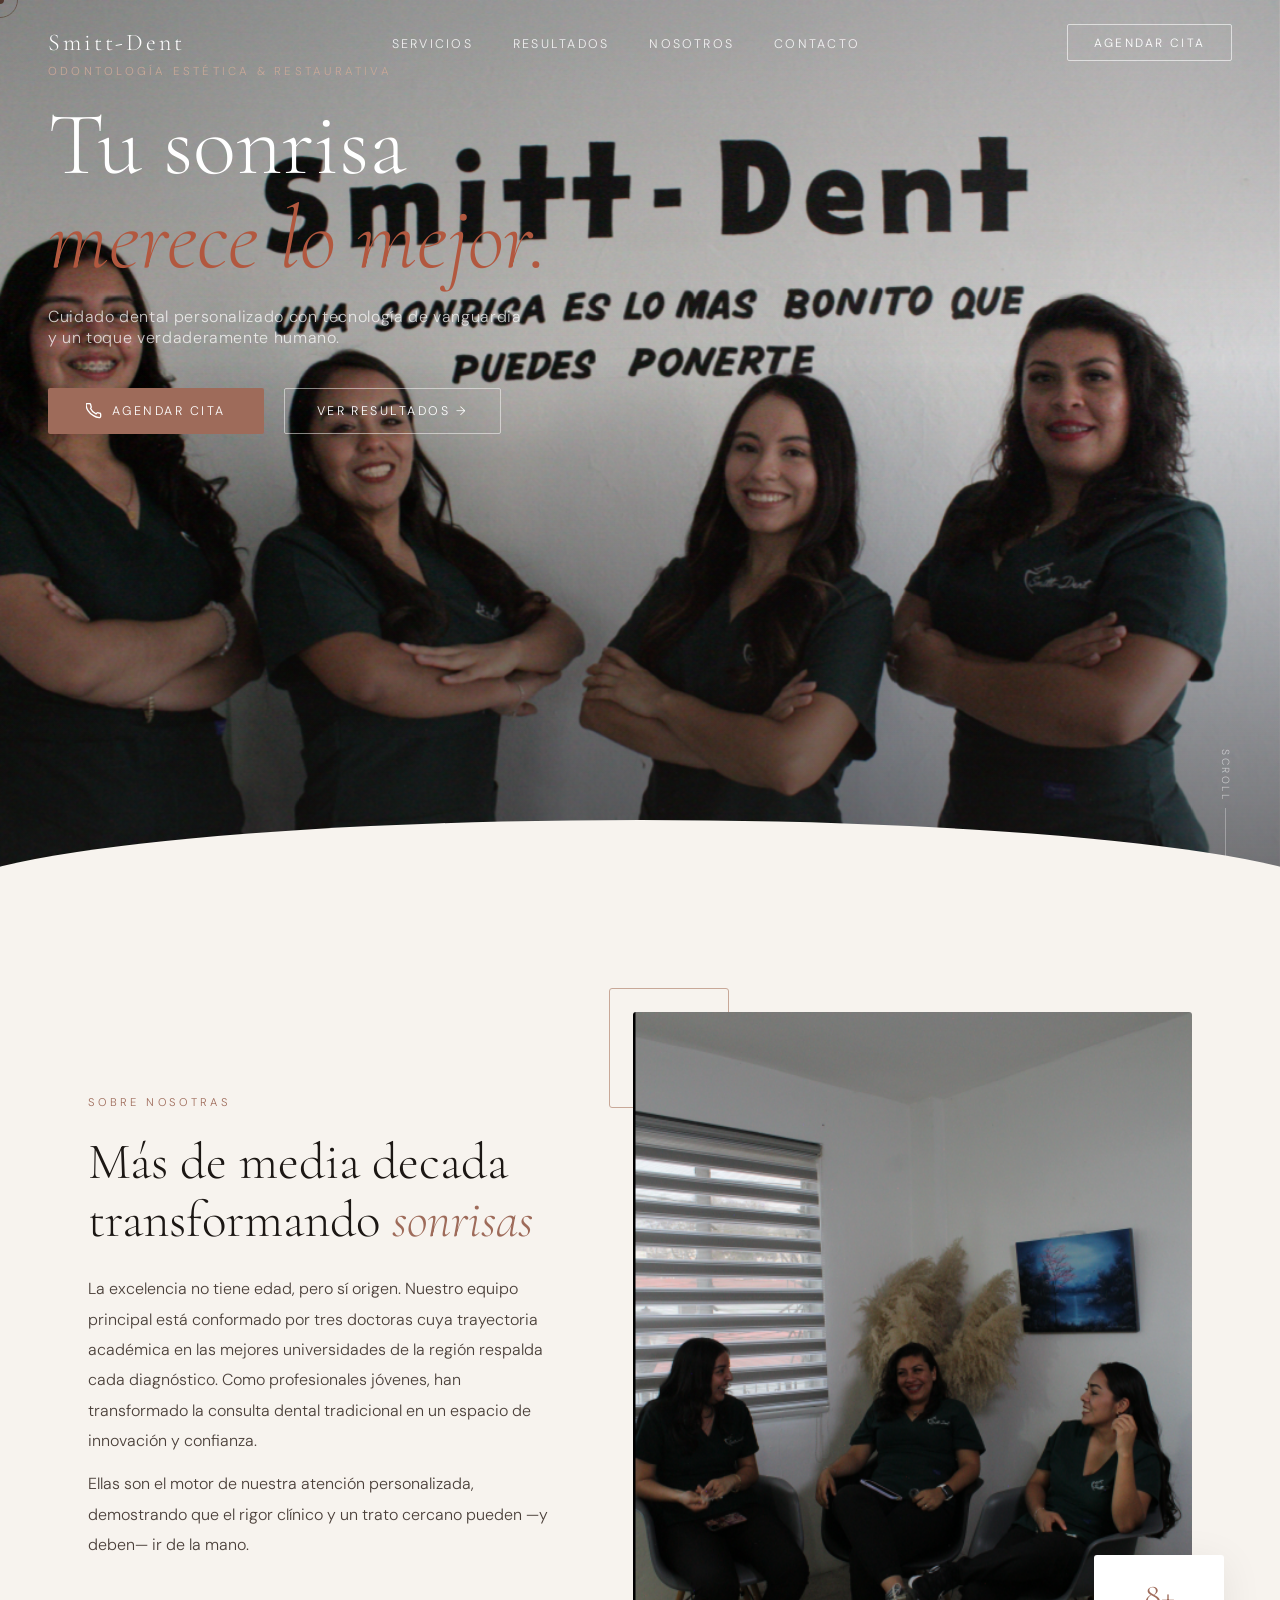
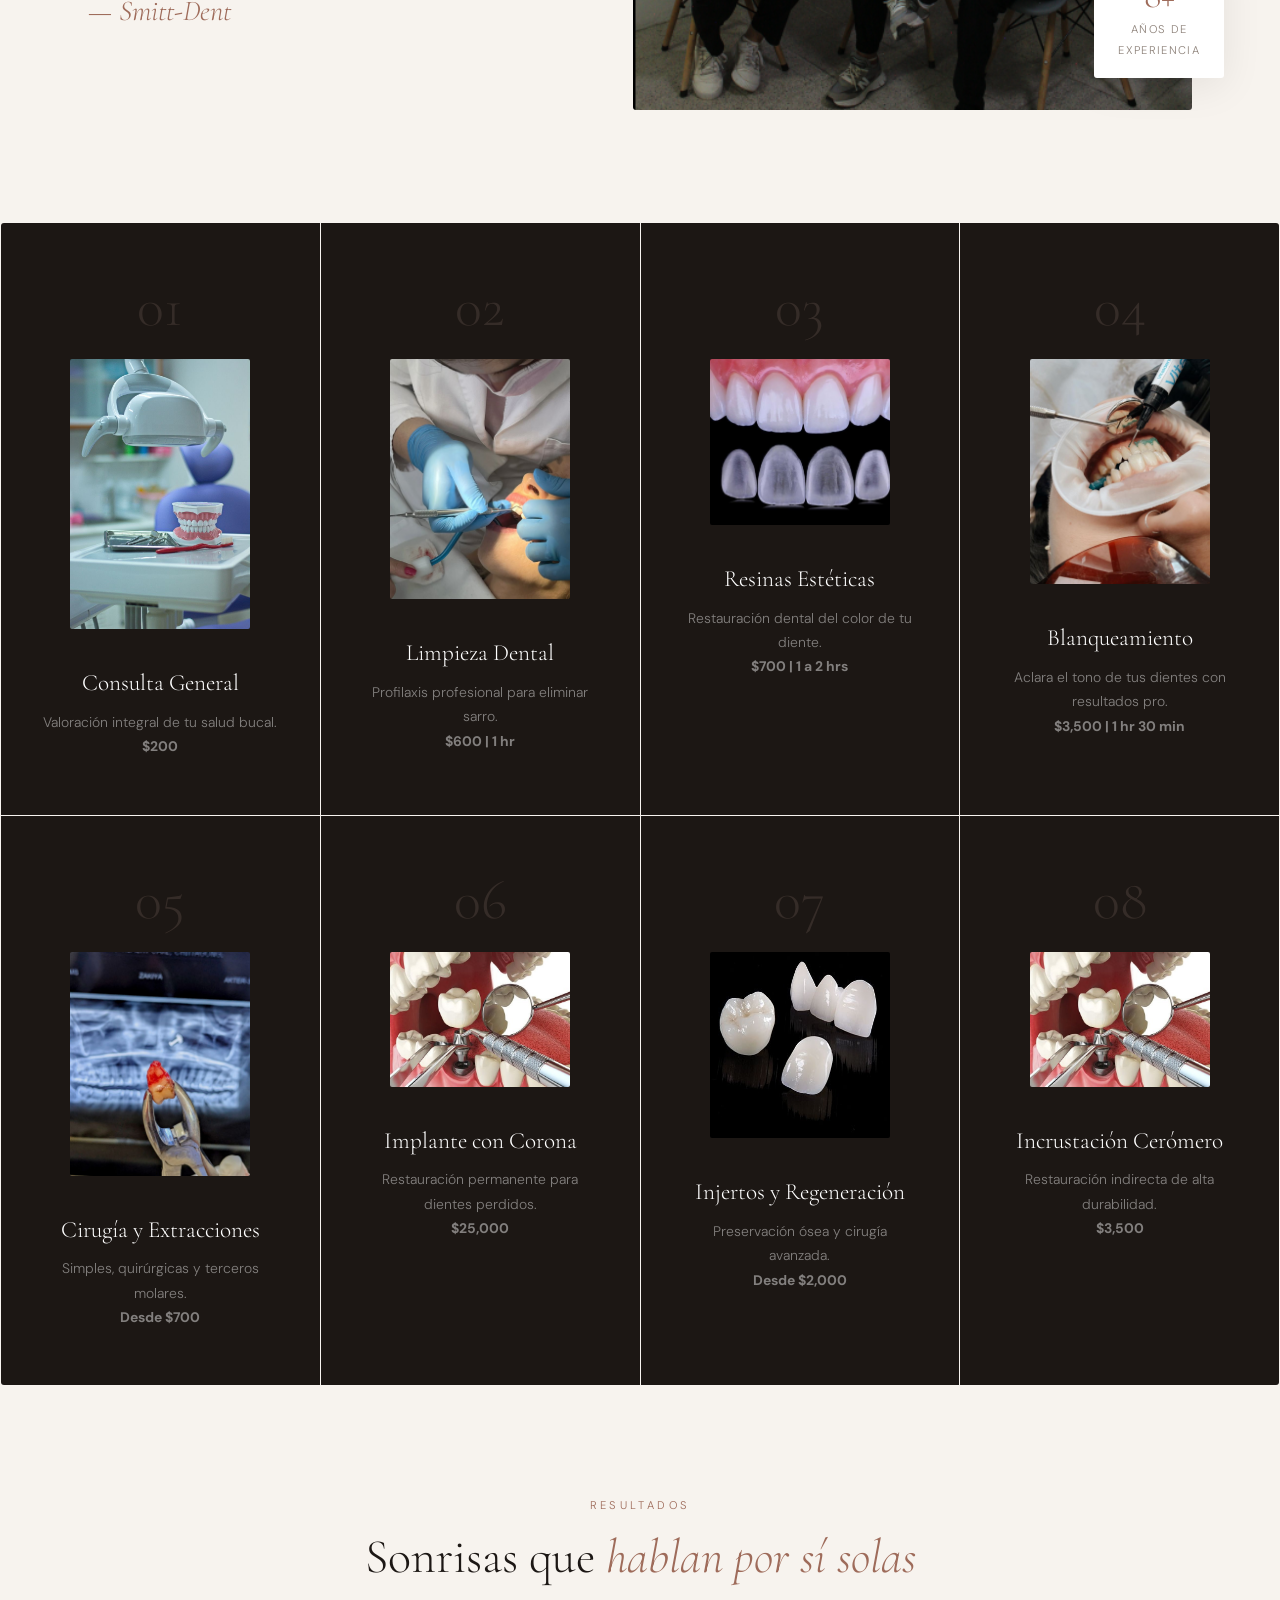
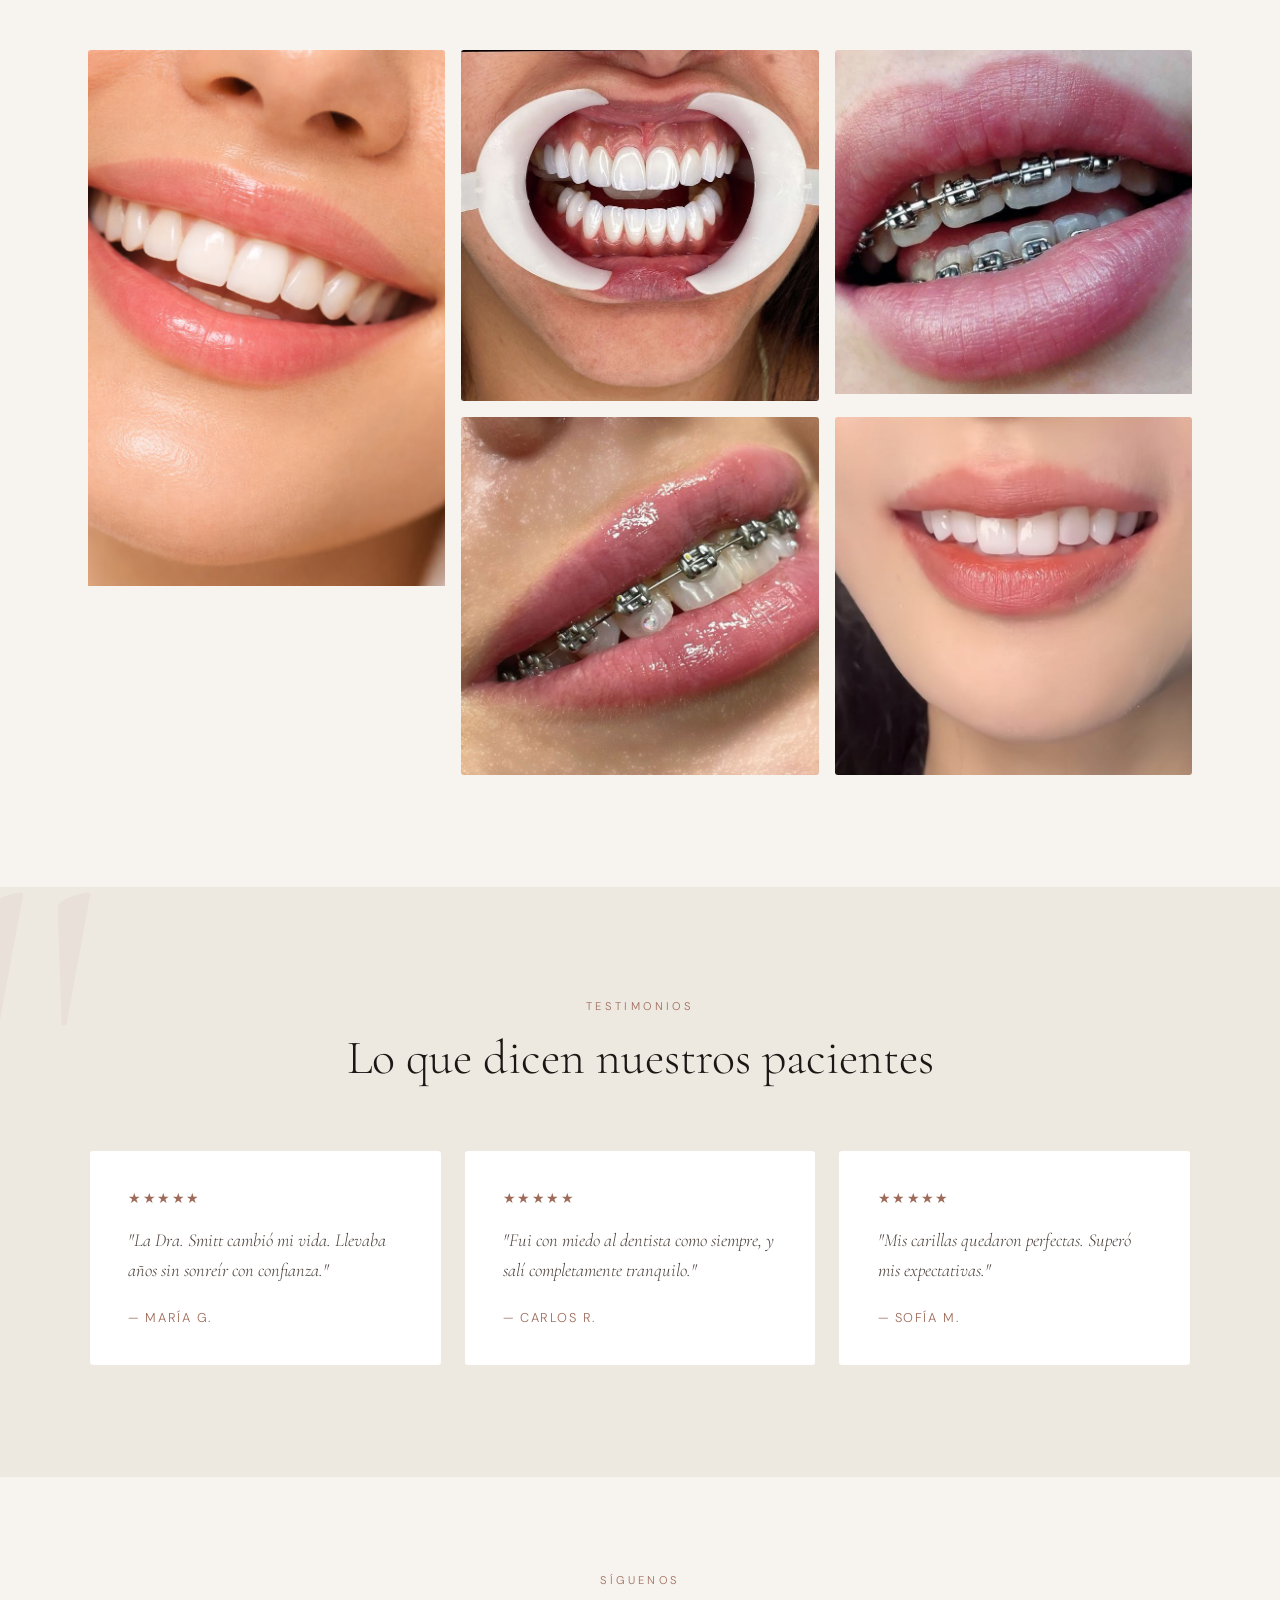
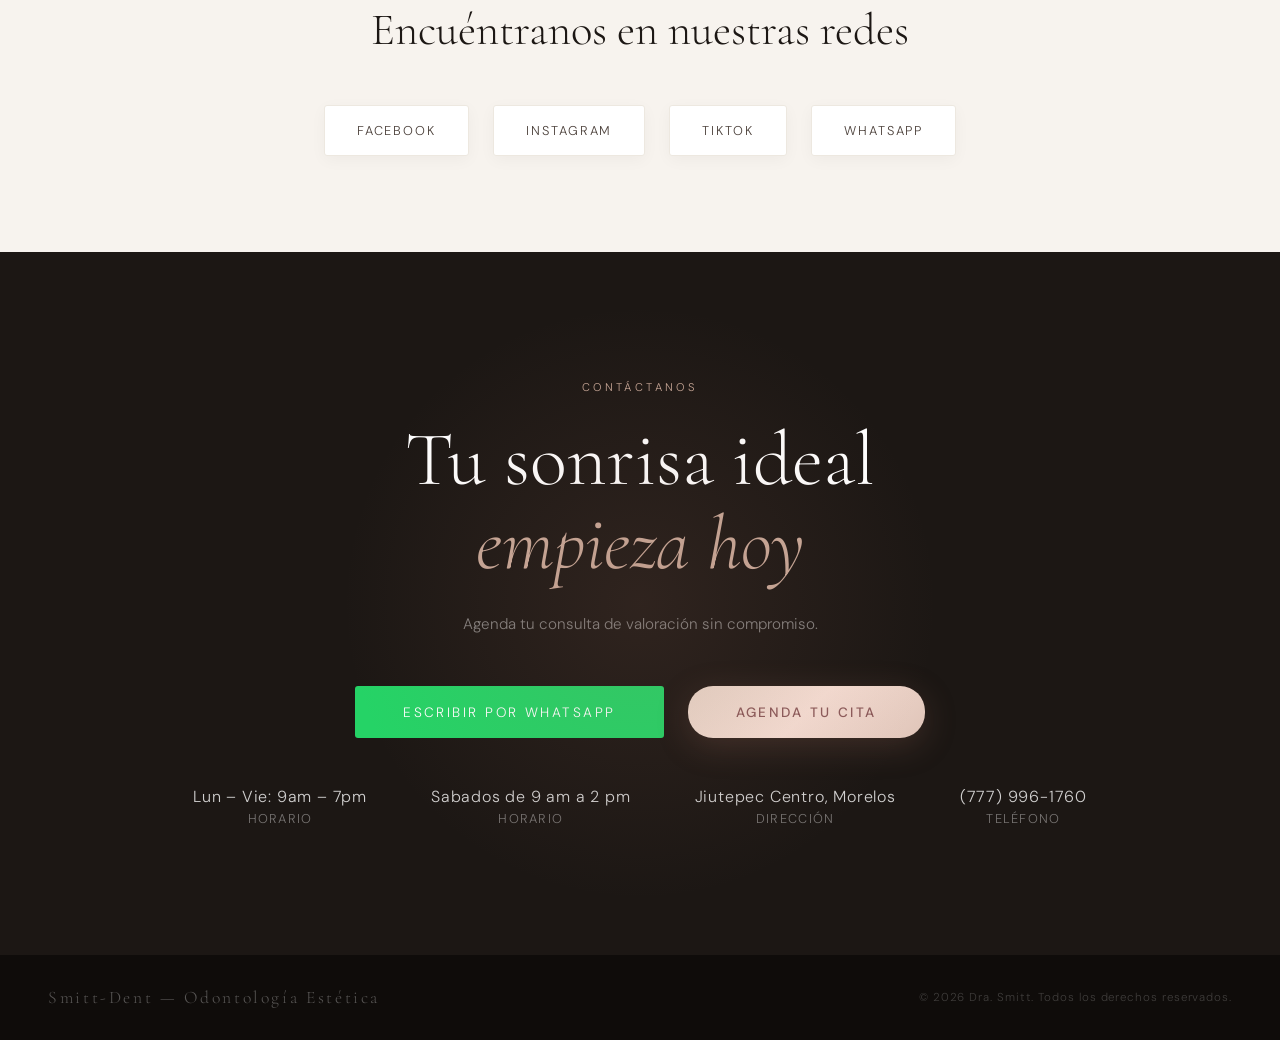
==== commit 8d305c4b: "Update WhatsApp contact number in index.html" ====
--- a/index.html
+++ b/index.html
@@ -266,14 +266,14 @@
     <h2 class="contact-title reveal reveal-delay-1">Tu sonrisa ideal<br /><em>empieza hoy</em></h2>
     <p class="contact-sub reveal reveal-delay-2">Agenda tu consulta de valoración sin compromiso.</p>
     <div class="contact-actions reveal reveal-delay-3">
-      <a href="https://wa.me/527771303538" class="contact-wa">Escribir por WhatsApp</a>
+      <a href="https://wa.me/527779961760" class="contact-wa">Escribir por WhatsApp</a>
       <a href="https://smitt-dent.vercel.app/agendar" class="contact-agenda">Agenda tu cita</a>
     </div>
     <div class="contact-info reveal reveal-delay-4">
       <div class="contact-info-item"><strong>Lun – Vie: 9am – 7pm </strong>Horario</div>
             <div class="contact-info-item"><strong>Sabados de 9 am a 2 pm</strong>Horario</div>
       <div class="contact-info-item"><strong>Jiutepec Centro, Morelos</strong>Dirección</div>
-      <div class="contact-info-item"><strong>(777) 130-3538</strong>Teléfono</div>
+      <div class="contact-info-item"><strong>(777) 996-1760</strong>Teléfono</div>
     </div>
   </section>
 
--- a/style.css
+++ b/style.css
@@ -762,6 +762,13 @@
   line-height: 1.8;
 }
 
+.contact-actions {
+  display: flex;
+  gap: 1.5rem;
+  justify-content: center;
+  flex-wrap: wrap;
+}
+
 .contact-wa {
   display: inline-flex; align-items: center; gap: 0.8rem;
   padding: 1.1rem 3rem;
@@ -778,6 +785,26 @@
   background: #1EBF5A;
   transform: translateY(-3px);
   box-shadow: 0 12px 40px rgba(37,211,102,0.3);
+}
+
+.contact-agenda {
+  display: inline-flex; align-items: center; gap: 0.8rem;
+  padding: 1.1rem 3rem;
+  background: linear-gradient(135deg, #E8D5C8 0%, #F5DDD3 50%, #DFC4B8 100%);
+  color: #8B5A5A;
+  border-radius: 25px;
+  font-size: 0.85rem;
+  letter-spacing: 0.18em;
+  text-transform: uppercase;
+  transition: all 0.35s var(--ease-out-expo);
+  position: relative; z-index: 1;
+  box-shadow: 0 8px 32px rgba(158,107,90,0.25);
+  font-weight: 500;
+}
+.contact-agenda:hover {
+  transform: translateY(-4px);
+  box-shadow: 0 16px 48px rgba(158,107,90,0.35);
+  background: linear-gradient(135deg, #EADDCE 0%, #F8E8DF 50%, #E8D4C8 100%);
 }
 
 .contact-info {
@@ -846,6 +873,16 @@
     RESPONSIVE
 ════════════════════════════════════════ */
 @media (max-width: 900px) {
+  .contact-actions {
+    flex-direction: column;
+    gap: 1rem;
+  }
+  
+  .contact-wa, .contact-agenda {
+    width: 100%;
+    justify-content: center;
+  }
+  
   nav { padding: 1.2rem 1.5rem; }
   .nav-links { display: none; }
   .hero-content { padding: 3rem 1.5rem 4rem; }
@@ -920,851 +957,4 @@
 /* Indicador de que es clicable */
 .clickable-card {
   cursor: pointer !important;
-}/* ════════════════════════════════════════
-    RESET & VARIABLES
-════════════════════════════════════════ */
-*, *::before, *::after { box-sizing: border-box; margin: 0; padding: 0; }
-
-:root {
-  --cream:   #F7F3EE;
-  --ivory:   #EDE8E0;
-  --blush:   #C8A898;
-  --rose:    #9E6B5A;
-  --dark:    #1C1714;
-  --mid:     #4A3F39;
-  --light:   #8C8078;
-  --white:   #FFFFFF;
-
-  --f-display: 'Cormorant Garamond', serif;
-  --f-body:    'DM Sans', sans-serif;
-
-  --ease-out-expo: cubic-bezier(0.16, 1, 0.3, 1);
-}
-
-html { scroll-behavior: smooth; }
-
-body {
-  background: var(--cream);
-  color: var(--dark);
-  font-family: var(--f-body);
-  font-weight: 300;
-  overflow-x: hidden;
-}
-
-img { display: block; width: 100%; object-fit: cover; }
-a   { text-decoration: none; color: inherit; }
-
-/* ════════════════════════════════════════
-    CURSOR PERSONALIZADO
-════════════════════════════════════════ */
-.cursor {
-  position: fixed; top: 0; left: 0; z-index: 9999;
-  pointer-events: none;
-  mix-blend-mode: multiply;
-}
-.cursor-dot {
-  width: 8px; height: 8px;
-  background: var(--rose);
-  border-radius: 50%;
-  transform: translate(-50%, -50%);
-  transition: transform 0.1s;
-}
-.cursor-ring {
-  width: 36px; height: 36px;
-  border: 1px solid var(--blush);
-  border-radius: 50%;
-  transform: translate(-50%, -50%);
-  transition: transform 0.25s var(--ease-out-expo), width 0.3s, height 0.3s;
-}
-body:hover .cursor-dot  { transform: translate(-50%,-50%) scale(1); }
-a:hover ~ .cursor .cursor-ring,
-button:hover ~ .cursor .cursor-ring { width: 56px; height: 56px; }
-
-/* ════════════════════════════════════════
-    NAVBAR
-════════════════════════════════════════ */
-nav {
-  position: fixed; top: 0; width: 100%; z-index: 100;
-  padding: 1.5rem 3rem;
-  display: flex; align-items: center; justify-content: space-between;
-  transition: background 0.5s, padding 0.4s;
-}
-nav.scrolled {
-  background: rgba(247,243,238,0.92);
-  backdrop-filter: blur(12px);
-  padding: 1rem 3rem;
-  border-bottom: 1px solid var(--ivory);
-}
-
-.nav-logo {
-  font-family: var(--f-display);
-  font-size: 1.5rem;
-  font-weight: 300;
-  letter-spacing: 0.12em;
-  color: var(--white);
-  transition: color 0.4s;
-}
-nav.scrolled .nav-logo { color: var(--dark); }
-
-.nav-links {
-  display: flex; gap: 2.5rem; list-style: none;
-}
-.nav-links a {
-  font-size: 0.78rem;
-  letter-spacing: 0.18em;
-  text-transform: uppercase;
-  color: rgba(255,255,255,0.85);
-  transition: color 0.3s;
-  position: relative;
-}
-nav.scrolled .nav-links a { color: var(--mid); }
-.nav-links a::after {
-  content: '';
-  position: absolute; bottom: -3px; left: 0;
-  width: 0; height: 1px;
-  background: var(--rose);
-  transition: width 0.35s var(--ease-out-expo);
-}
-.nav-links a:hover::after { width: 100%; }
-
-.nav-cta {
-  font-size: 0.75rem;
-  letter-spacing: 0.2em;
-  text-transform: uppercase;
-  padding: 0.6rem 1.6rem;
-  border: 1px solid rgba(255,255,255,0.6);
-  color: var(--white);
-  border-radius: 2px;
-  transition: all 0.35s;
-}
-nav.scrolled .nav-cta {
-  border-color: var(--rose);
-  color: var(--rose);
-}
-.nav-cta:hover {
-  background: var(--rose);
-  border-color: var(--rose);
-  color: var(--white) !important;
-}
-
-/* ════════════════════════════════════════
-    HERO
-════════════════════════════════════════ */
-.hero {
-  position: relative;
-  height: 100vh; min-height: 680px;
-  overflow: hidden;
-  display: flex; align-items: flex-end;
-}
-
-.hero-img {
-  position: absolute; inset: 0;
-  width: 100%; height: 100%;
-  object-fit: cover;
-  transform: scale(1.08);
-  animation: heroZoom 10s var(--ease-out-expo) forwards;
-}
-@keyframes heroZoom {
-  to { transform: scale(1); }
-}
-
-.hero-overlay {
-  position: absolute; inset: 0;
-  background: linear-gradient(
-    to bottom,
-    rgba(28,23,20,0.15) 0%,
-    rgba(28,23,20,0.0)  40%,
-    rgba(28,23,20,0.55) 100%
-  );
-}
-
-.hero-content {
-  position: relative; z-index: 2;
-  padding: 4rem 3rem 5rem;
-  max-width: 900px;
-}
-
-.hero-tag {
-  font-size: 0.72rem;
-  letter-spacing: 0.28em;
-  text-transform: uppercase;
-  color: var(--blush);
-  margin-bottom: 1.2rem;
-  opacity: 0;
-  transform: translateY(20px);
-  animation: fadeUp 0.9s 0.4s var(--ease-out-expo) forwards;
-}
-.hero-title {
-  font-family: var(--f-display);
-  font-size: clamp(3rem, 7vw, 6rem);
-  font-weight: 300;
-  line-height: 1.05;
-  color: var(--white);
-  opacity: 0;
-  transform: translateY(30px);
-  animation: fadeUp 1s 0.6s var(--ease-out-expo) forwards;
-}
-.hero-title em {
-  font-style: italic;
-  color: var(--blush-dark);
-}
-.hero-sub {
-  font-size: 1rem;
-  color: rgba(255,255,255,0.75);
-  margin-top: 1.2rem;
-  font-weight: 300;
-  letter-spacing: 0.04em;
-  opacity: 0;
-  transform: translateY(20px);
-  animation: fadeUp 0.9s 0.85s var(--ease-out-expo) forwards;
-}
-.hero-actions {
-  margin-top: 2.5rem;
-  display: flex; gap: 1.2rem; flex-wrap: wrap;
-  opacity: 0;
-  transform: translateY(20px);
-  animation: fadeUp 0.9s 1.05s var(--ease-out-expo) forwards;
-}
-.btn-primary {
-  display: inline-flex; align-items: center; gap: 0.6rem;
-  padding: 0.9rem 2.4rem;
-  background: var(--rose);
-  color: var(--white);
-  font-size: 0.78rem;
-  letter-spacing: 0.2em;
-  text-transform: uppercase;
-  border-radius: 2px;
-  transition: background 0.3s, transform 0.3s;
-}
-.btn-primary:hover { background: #7D5244; transform: translateY(-2px); }
-
-.btn-outline {
-  display: inline-flex; align-items: center; gap: 0.6rem;
-  padding: 0.9rem 2rem;
-  border: 1px solid rgba(255,255,255,0.5);
-  color: var(--white);
-  font-size: 0.78rem;
-  letter-spacing: 0.2em;
-  text-transform: uppercase;
-  border-radius: 2px;
-  transition: all 0.3s;
-}
-.btn-outline:hover { background: rgba(255,255,255,0.12); }
-
-@keyframes fadeUp {
-  to { opacity: 1; transform: translateY(0); }
-}
-
-/* Scroll indicator */
-.scroll-hint {
-  position: absolute; bottom: 2rem; right: 3rem;
-  z-index: 2;
-  display: flex; flex-direction: column; align-items: center; gap: 0.4rem;
-  opacity: 0;
-  animation: fadeUp 1s 1.4s var(--ease-out-expo) forwards;
-}
-.scroll-hint span {
-  font-size: 0.65rem;
-  letter-spacing: 0.25em;
-  text-transform: uppercase;
-  color: rgba(255,255,255,0.55);
-  writing-mode: vertical-rl;
-}
-.scroll-line {
-  width: 1px; height: 60px;
-  background: rgba(255,255,255,0.3);
-  position: relative; overflow: hidden;
-}
-.scroll-line::after {
-  content: '';
-  position: absolute; top: -100%;
-  width: 1px; height: 100%;
-  background: var(--blush);
-  animation: scrollLine 2s 1.8s ease-in-out infinite;
-}
-@keyframes scrollLine {
-  0%   { top: -100%; }
-  100% { top: 100%; }
-}
-
-/* ════════════════════════════════════════
-    TRANSICIÓN HERO → ABOUT
-════════════════════════════════════════ */
-.wave-divider {
-  position: relative;
-  height: 80px;
-  background: var(--cream);
-  margin-top: -80px;
-  z-index: 3;
-  clip-path: ellipse(55% 100% at 50% 100%);
-}
-
-/* ════════════════════════════════════════
-    SECCIÓN INTRO
-════════════════════════════════════════ */
-.section-intro {
-  padding: 7rem 3rem;
-  max-width: 1200px;
-  margin: 0 auto;
-  display: grid;
-  grid-template-columns: 1fr 1.2fr;
-  gap: 5rem;
-  align-items: center;
-}
-
-.intro-label {
-  font-size: 0.7rem;
-  letter-spacing: 0.3em;
-  text-transform: uppercase;
-  color: var(--rose);
-  margin-bottom: 1.5rem;
-}
-.intro-title {
-  font-family: var(--f-display);
-  font-size: clamp(2rem, 4vw, 3.5rem);
-  font-weight: 300;
-  line-height: 1.15;
-  color: var(--dark);
-}
-.intro-title em { font-style: italic; color: var(--rose); }
-
-.intro-body {
-  font-size: 1rem;
-  line-height: 1.9;
-  color: var(--mid);
-  margin-top: 1.5rem;
-}
-.intro-signature {
-  font-family: var(--f-display);
-  font-style: italic;
-  font-size: 1.8rem;
-  color: var(--rose);
-  margin-top: 2rem;
-}
-
-.intro-img-wrap {
-  position: relative;
-}
-.intro-img {
-  aspect-ratio: 4/5;
-  border-radius: 3px;
-  object-fit: cover;
-}
-
-.intro-accent {
-  position: absolute;
-  top: -1.5rem; left: -1.5rem;
-  width: 120px; height: 120px;
-  border: 1px solid var(--blush);
-  border-radius: 3px;
-  z-index: -1;
-}
-.intro-badge {
-  position: absolute;
-  bottom: 2rem; right: -2rem;
-  background: var(--white);
-  border-radius: 3px;
-  padding: 1.2rem 1.5rem;
-  box-shadow: 0 8px 40px rgba(0,0,0,0.08);
-  text-align: center;
-}
-.intro-badge strong {
-  font-family: var(--f-display);
-  font-size: 2.2rem;
-  font-weight: 300;
-  color: var(--rose);
-  display: block;
-}
-.intro-badge span {
-  font-size: 0.7rem;
-  letter-spacing: 0.12em;
-  text-transform: uppercase;
-  color: var(--light);
-}
-
-/* ════════════════════════════════════════
-    SERVICIOS
-════════════════════════════════════════ */
-.section-services {
-  background: var(--dark);
-  padding: 7rem 3rem;
-  position: relative;
-  overflow: hidden;
-}
-
-.section-services::before {
-  content: '';
-  position: absolute; inset: 0;
-  background-image: radial-gradient(circle at 20% 50%, rgba(200,168,152,0.08) 0%, transparent 50%),
-                    radial-gradient(circle at 80% 20%, rgba(158,107,90,0.06) 0%, transparent 40%);
-  pointer-events: none;
-}
-
-.services-inner {
-  max-width: 1200px; margin: 0 auto;
-}
-
-.services-head {
-  display: flex; justify-content: space-between; align-items: flex-end;
-  margin-bottom: 4rem; flex-wrap: wrap; gap: 1.5rem;
-}
-.services-head .section-label {
-  font-size: 0.7rem;
-  letter-spacing: 0.3em;
-  text-transform: uppercase;
-  color: var(--blush);
-  margin-bottom: 1rem;
-}
-.services-head h2 {
-  font-family: var(--f-display);
-  font-size: clamp(2rem, 4vw, 3.2rem);
-  font-weight: 300;
-  color: var(--white);
-  line-height: 1.15;
-}
-.services-head h2 em { font-style: italic; color: var(--blush); }
-.services-note {
-  font-size: 0.85rem;
-  color: rgba(255,255,255,0.4);
-  max-width: 280px;
-  line-height: 1.7;
-  text-align: right;
-}
-
-.services-grid {
-  display: grid;
-  grid-template-columns: repeat(auto-fit, minmax(280px, 1fr));
-  gap: 1px;
-  background: rgba(255,255,255,0.06);
-  border: 1px solid rgba(255,255,255,0.06);
-  border-radius: 4px;
-  overflow: hidden;
-}
-
-.service-card {
-  background: var(--dark);
-  padding: 2.8rem 2.4rem;
-  position: relative;
-  overflow: hidden;
-  transition: background 0.4s;
-  cursor: default;
-}
-.service-card::before {
-  content: '';
-  position: absolute; inset: 0;
-  background: linear-gradient(135deg, rgba(158,107,90,0.12), transparent);
-  opacity: 0;
-  transition: opacity 0.4s;
-}
-.service-card:hover { background: #241E1B; }
-.service-card:hover::before { opacity: 1; }
-
-.service-num {
-  font-family: var(--f-display);
-  font-size: 3.5rem;
-  font-weight: 300;
-  color: rgba(200,168,152,0.15);
-  line-height: 1;
-  margin-bottom: 1.5rem;
-  transition: color 0.4s;
-}
-.service-card:hover .service-num { color: rgba(200,168,152,0.3); }
-
-.service-icon {
-  font-size: 1.6rem;
-  margin-bottom: 1rem;
-}
-.service-name {
-  font-family: var(--f-display);
-  font-size: 1.45rem;
-  font-weight: 300;
-  color: var(--white);
-  margin-bottom: 0.8rem;
-}
-.service-desc {
-  font-size: 0.87rem;
-  color: rgba(255,255,255,0.45);
-  line-height: 1.75;
-}
-.service-arrow {
-  position: absolute;
-  bottom: 2.2rem; right: 2rem;
-  font-size: 1.2rem;
-  color: var(--rose);
-  opacity: 0;
-  transform: translateX(-8px);
-  transition: all 0.35s var(--ease-out-expo);
-}
-.service-card:hover .service-arrow {
-  opacity: 1;
-  transform: translateX(0);
-}
-
-/* ════════════════════════════════════════
-    GALERÍA
-════════════════════════════════════════ */
-.section-gallery {
-  padding: 7rem 3rem;
-  max-width: 1200px;
-  margin: 0 auto;
-}
-
-.gallery-head {
-  text-align: center;
-  margin-bottom: 4rem;
-}
-.gallery-head .section-label {
-  font-size: 0.7rem;
-  letter-spacing: 0.3em;
-  text-transform: uppercase;
-  color: var(--rose);
-  margin-bottom: 1rem;
-}
-.gallery-head h2 {
-  font-family: var(--f-display);
-  font-size: clamp(2rem, 4vw, 3rem);
-  font-weight: 300;
-  color: var(--dark);
-}
-.gallery-head h2 em { font-style: italic; color: var(--rose); }
-
-.gallery-grid {
-  display: grid;
-  grid-template-columns: repeat(3, 1fr);
-  grid-template-rows: auto auto;
-  gap: 1rem;
-}
-
-.gallery-item {
-  border-radius: 3px;
-  overflow: hidden;
-  position: relative;
-}
-.gallery-item.large {
-  grid-row: span 2;
-}
-
-.gallery-ph {
-  width: 100%;
-  height: 100%;
-  min-height: 220px;
-  display: flex; align-items: center; justify-content: center;
-  flex-direction: column; gap: 0.5rem;
-  background: var(--ivory);
-}
-.gallery-item.large .gallery-ph { min-height: 460px; }
-
-.gallery-ph span {
-  font-size: 0.72rem;
-  letter-spacing: 0.15em;
-  text-transform: uppercase;
-  color: var(--light);
-  text-align: center;
-  padding: 0 1rem;
-}
-.gallery-ph .ph-num {
-  font-family: var(--f-display);
-  font-size: 2rem;
-  color: var(--blush);
-}
-
-.gallery-overlay {
-  position: absolute; inset: 0;
-  background: linear-gradient(to top, rgba(28,23,20,0.6), transparent);
-  opacity: 0;
-  transition: opacity 0.4s;
-  display: flex; align-items: flex-end;
-  padding: 1.5rem;
-}
-.gallery-overlay span {
-  font-family: var(--f-display);
-  font-size: 1.1rem;
-  color: var(--white);
-  font-style: italic;
-}
-.gallery-item:hover .gallery-overlay { opacity: 1; }
-.gallery-item img,
-.gallery-item .gallery-ph { transition: transform 0.6s var(--ease-out-expo); }
-.gallery-item:hover img,
-.gallery-item:hover .gallery-ph { transform: scale(1.04); }
-
-/* ════════════════════════════════════════
-    TESTIMONIOS
-════════════════════════════════════════ */
-.section-reviews {
-  background: var(--ivory);
-  padding: 7rem 3rem;
-  position: relative;
-  overflow: hidden;
-}
-.section-reviews::before {
-  content: '"';
-  font-family: var(--f-display);
-  font-size: 30rem;
-  color: rgba(158,107,90,0.05);
-  position: absolute;
-  top: -5rem; left: -2rem;
-  line-height: 1;
-  pointer-events: none;
-}
-
-.reviews-inner { max-width: 1100px; margin: 0 auto; }
-
-.reviews-head {
-  text-align: center;
-  margin-bottom: 4rem;
-}
-.reviews-head .section-label {
-  font-size: 0.7rem;
-  letter-spacing: 0.3em;
-  text-transform: uppercase;
-  color: var(--rose);
-  margin-bottom: 1rem;
-}
-.reviews-head h2 {
-  font-family: var(--f-display);
-  font-size: clamp(2rem, 4vw, 3rem);
-  font-weight: 300;
-  color: var(--dark);
-}
-
-.reviews-grid {
-  display: grid;
-  grid-template-columns: repeat(auto-fit, minmax(300px, 1fr));
-  gap: 1.5rem;
-}
-.review-card {
-  background: var(--white);
-  border-radius: 3px;
-  padding: 2.4rem;
-  position: relative;
-  transition: transform 0.4s var(--ease-out-expo), box-shadow 0.4s;
-}
-.review-card:hover {
-  transform: translateY(-6px);
-  box-shadow: 0 20px 60px rgba(0,0,0,0.07);
-}
-.review-stars {
-  color: var(--rose);
-  font-size: 0.9rem;
-  letter-spacing: 0.1em;
-  margin-bottom: 1.2rem;
-}
-.review-text {
-  font-family: var(--f-display);
-  font-size: 1.15rem;
-  font-style: italic;
-  font-weight: 300;
-  line-height: 1.6;
-  color: var(--mid);
-  margin-bottom: 1.5rem;
-}
-.review-author {
-  font-size: 0.8rem;
-  letter-spacing: 0.12em;
-  text-transform: uppercase;
-  color: var(--rose);
-}
-
-/* ════════════════════════════════════════
-    REDES SOCIALES
-════════════════════════════════════════ */
-.section-social {
-  padding: 6rem 3rem;
-  max-width: 1200px;
-  margin: 0 auto;
-  text-align: center;
-}
-
-.social-label {
-  font-size: 0.7rem;
-  letter-spacing: 0.3em;
-  text-transform: uppercase;
-  color: var(--rose);
-  margin-bottom: 1rem;
-}
-.social-title {
-  font-family: var(--f-display);
-  font-size: clamp(1.8rem, 3.5vw, 2.8rem);
-  font-weight: 300;
-  color: var(--dark);
-  margin-bottom: 3rem;
-}
-
-.social-links {
-  display: flex;
-  justify-content: center;
-  gap: 1.5rem;
-  flex-wrap: wrap;
-}
-
-.social-btn {
-  display: flex; align-items: center; gap: 0.8rem;
-  padding: 1rem 2rem;
-  border: 1px solid var(--ivory);
-  border-radius: 3px;
-  font-size: 0.8rem;
-  letter-spacing: 0.15em;
-  text-transform: uppercase;
-  color: var(--mid);
-  background: var(--white);
-  transition: all 0.35s var(--ease-out-expo);
-  box-shadow: 0 4px 16px rgba(0,0,0,0.04);
-}
-.social-btn:hover {
-  transform: translateY(-4px);
-  box-shadow: 0 12px 36px rgba(0,0,0,0.08);
-}
-.social-btn svg { width: 18px; height: 18px; }
-
-.social-btn.fb:hover   { border-color: #1877F2; color: #1877F2; }
-.social-btn.ig:hover   { border-color: #E4405F; color: #E4405F; }
-.social-btn.tt:hover   { border-color: #010101; color: #010101; }
-.social-btn.wa:hover   { border-color: #25D366; color: #25D366; }
-
-/* ════════════════════════════════════════
-    CONTACTO
-════════════════════════════════════════ */
-.section-contact {
-  background: var(--dark);
-  padding: 8rem 3rem;
-  text-align: center;
-  position: relative;
-  overflow: hidden;
-}
-.section-contact::after {
-  content: '';
-  position: absolute;
-  top: 50%; left: 50%;
-  transform: translate(-50%, -50%);
-  width: 600px; height: 600px;
-  background: radial-gradient(circle, rgba(158,107,90,0.15) 0%, transparent 70%);
-  pointer-events: none;
-}
-
-.contact-label {
-  font-size: 0.7rem;
-  letter-spacing: 0.3em;
-  text-transform: uppercase;
-  color: var(--blush);
-  margin-bottom: 1.5rem;
-}
-.contact-title {
-  font-family: var(--f-display);
-  font-size: clamp(2.5rem, 6vw, 5rem);
-  font-weight: 300;
-  color: var(--white);
-  line-height: 1.1;
-  margin-bottom: 1.5rem;
-}
-.contact-title em { font-style: italic; color: var(--blush); }
-.contact-sub {
-  font-size: 0.95rem;
-  color: rgba(255,255,255,0.45);
-  max-width: 480px;
-  margin: 0 auto 3rem;
-  line-height: 1.8;
-}
-
-.contact-wa {
-  display: inline-flex; align-items: center; gap: 0.8rem;
-  padding: 1.1rem 3rem;
-  background: #25D366;
-  color: var(--white);
-  border-radius: 3px;
-  font-size: 0.85rem;
-  letter-spacing: 0.18em;
-  text-transform: uppercase;
-  transition: all 0.35s;
-  position: relative; z-index: 1;
-}
-.contact-wa:hover {
-  background: #1EBF5A;
-  transform: translateY(-3px);
-  box-shadow: 0 12px 40px rgba(37,211,102,0.3);
-}
-
-.contact-info {
-  margin-top: 3rem;
-  display: flex; justify-content: center; gap: 4rem; flex-wrap: wrap;
-}
-.contact-info-item {
-  font-size: 0.8rem;
-  color: rgba(255,255,255,0.4);
-  letter-spacing: 0.1em;
-  text-transform: uppercase;
-}
-.contact-info-item strong {
-  display: block;
-  font-size: 1rem;
-  font-weight: 300;
-  color: rgba(255,255,255,0.8);
-  margin-bottom: 0.2rem;
-  letter-spacing: 0.05em;
-  text-transform: none;
-}
-
-/* ════════════════════════════════════════
-    FOOTER
-════════════════════════════════════════ */
-footer {
-  background: #0F0C0A;
-  padding: 2rem 3rem;
-  display: flex;
-  justify-content: space-between;
-  align-items: center;
-  flex-wrap: wrap;
-  gap: 1rem;
-}
-.footer-logo {
-  font-family: var(--f-display);
-  font-size: 1.1rem;
-  font-weight: 300;
-  letter-spacing: 0.15em;
-  color: rgba(255,255,255,0.3);
-}
-.footer-copy {
-  font-size: 0.72rem;
-  color: rgba(255,255,255,0.2);
-  letter-spacing: 0.08em;
-}
-
-/* ════════════════════════════════════════
-    SCROLL REVEAL
-════════════════════════════════════════ */
-.reveal {
-  opacity: 0;
-  transform: translateY(40px);
-  transition: opacity 0.9s var(--ease-out-expo), transform 0.9s var(--ease-out-expo);
-}
-.reveal.visible {
-  opacity: 1;
-  transform: translateY(0);
-}
-.reveal-delay-1 { transition-delay: 0.1s; }
-.reveal-delay-2 { transition-delay: 0.2s; }
-.reveal-delay-3 { transition-delay: 0.35s; }
-.reveal-delay-4 { transition-delay: 0.5s; }
-
-/* ════════════════════════════════════════
-    RESPONSIVE
-════════════════════════════════════════ */
-@media (max-width: 900px) {
-  nav { padding: 1.2rem 1.5rem; }
-  .nav-links { display: none; }
-  .hero-content { padding: 3rem 1.5rem 4rem; }
-  .section-intro { grid-template-columns: 1fr; gap: 3rem; padding: 5rem 1.5rem; }
-  .intro-img-wrap { order: -1; }
-  .intro-badge { right: 0; }
-  .section-services, .section-gallery, .section-reviews,
-  .section-social, .section-contact { padding: 5rem 1.5rem; }
-  .gallery-grid { grid-template-columns: 1fr 1fr; }
-  .gallery-item.large { grid-column: span 2; }
-  .contact-info { gap: 2rem; }
-  footer { flex-direction: column; text-align: center; }
-}
-
-@media (max-width: 600px) {
-  .gallery-grid { grid-template-columns: 1fr; }
-  .gallery-item.large { grid-column: auto; }
-}
+}
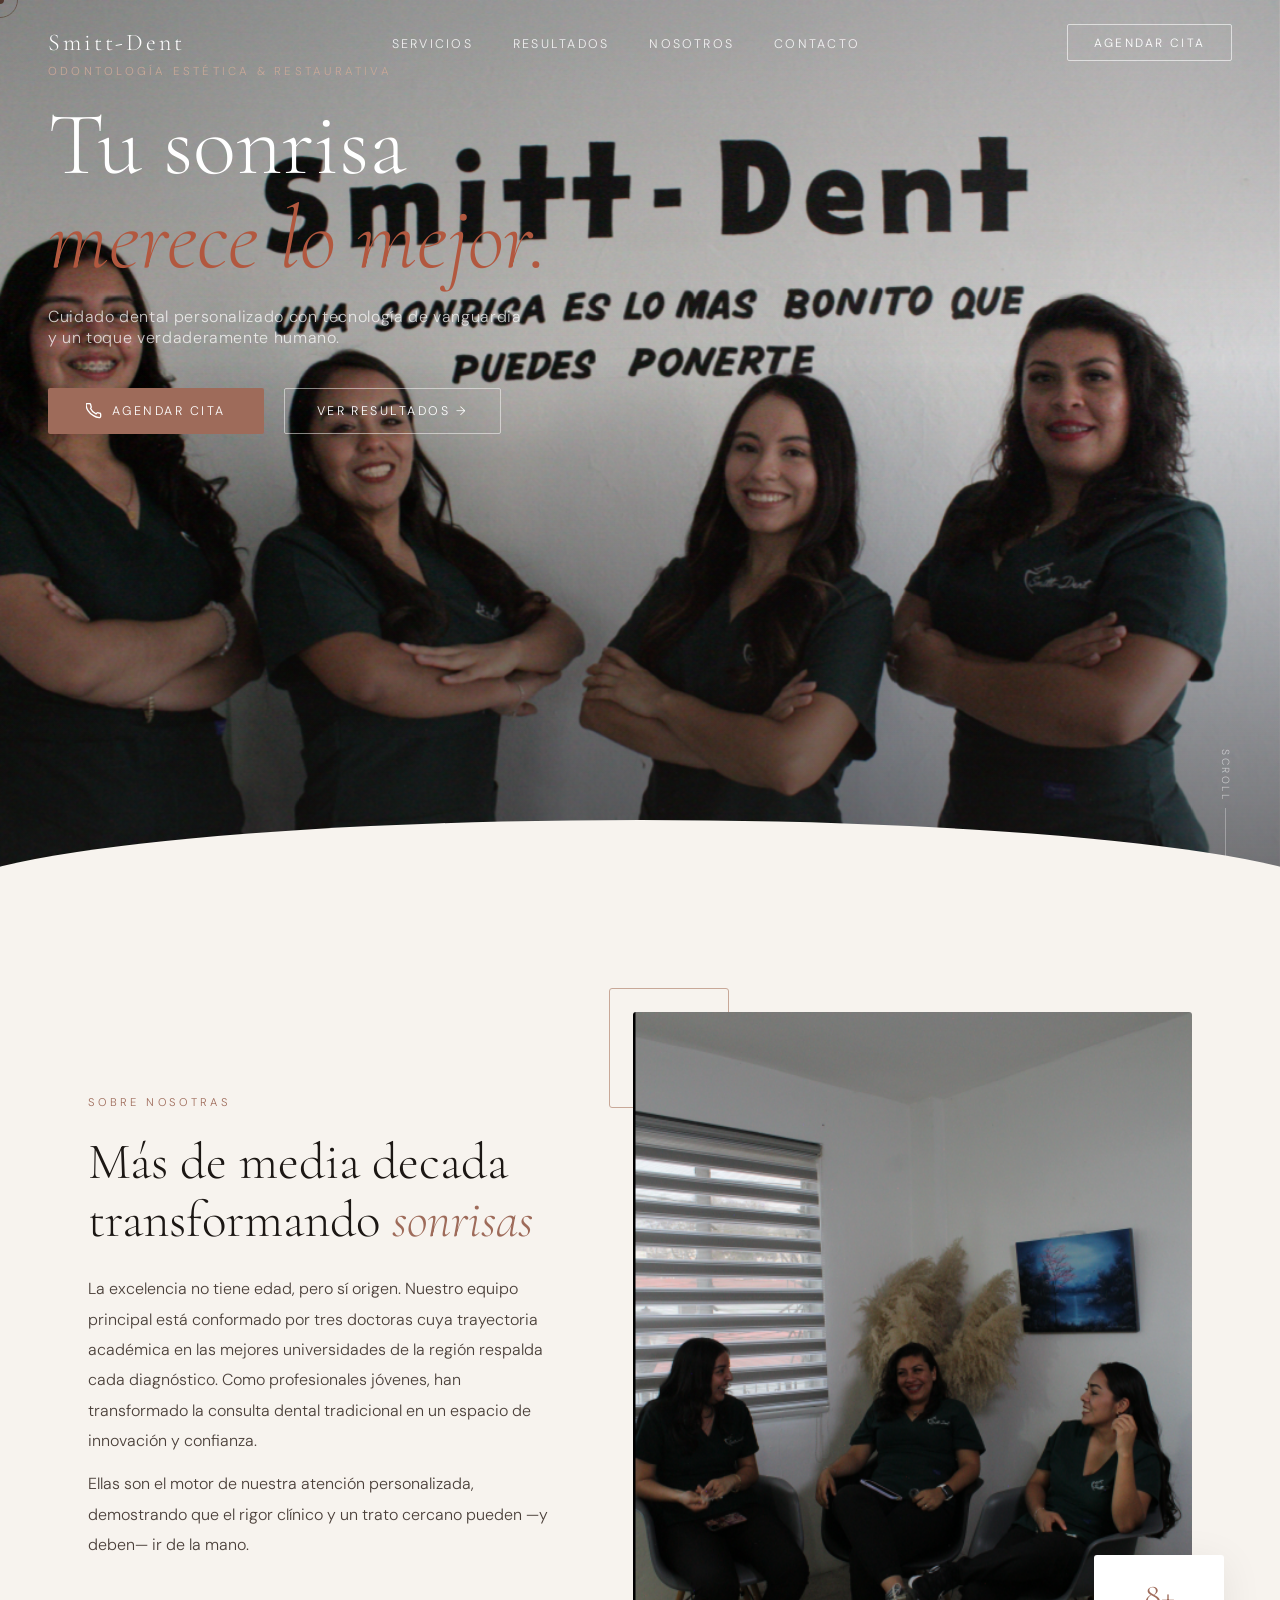
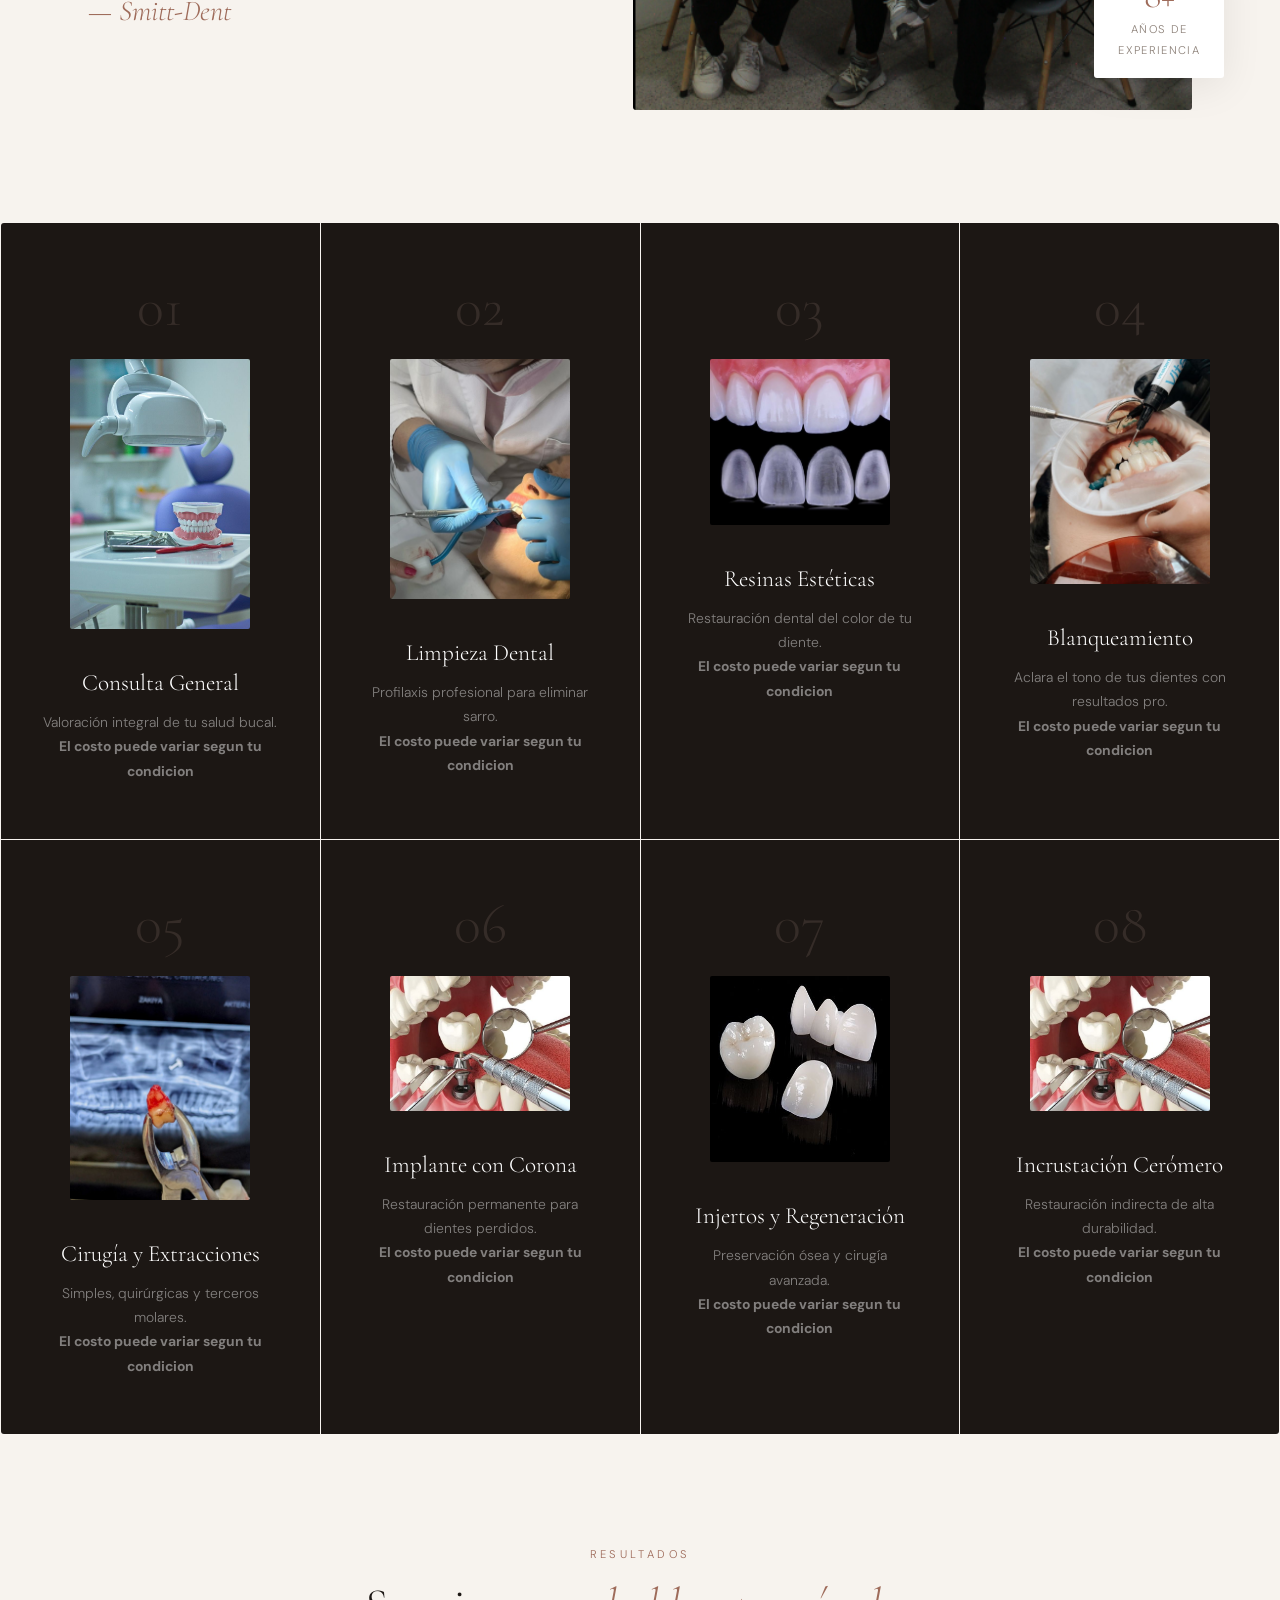
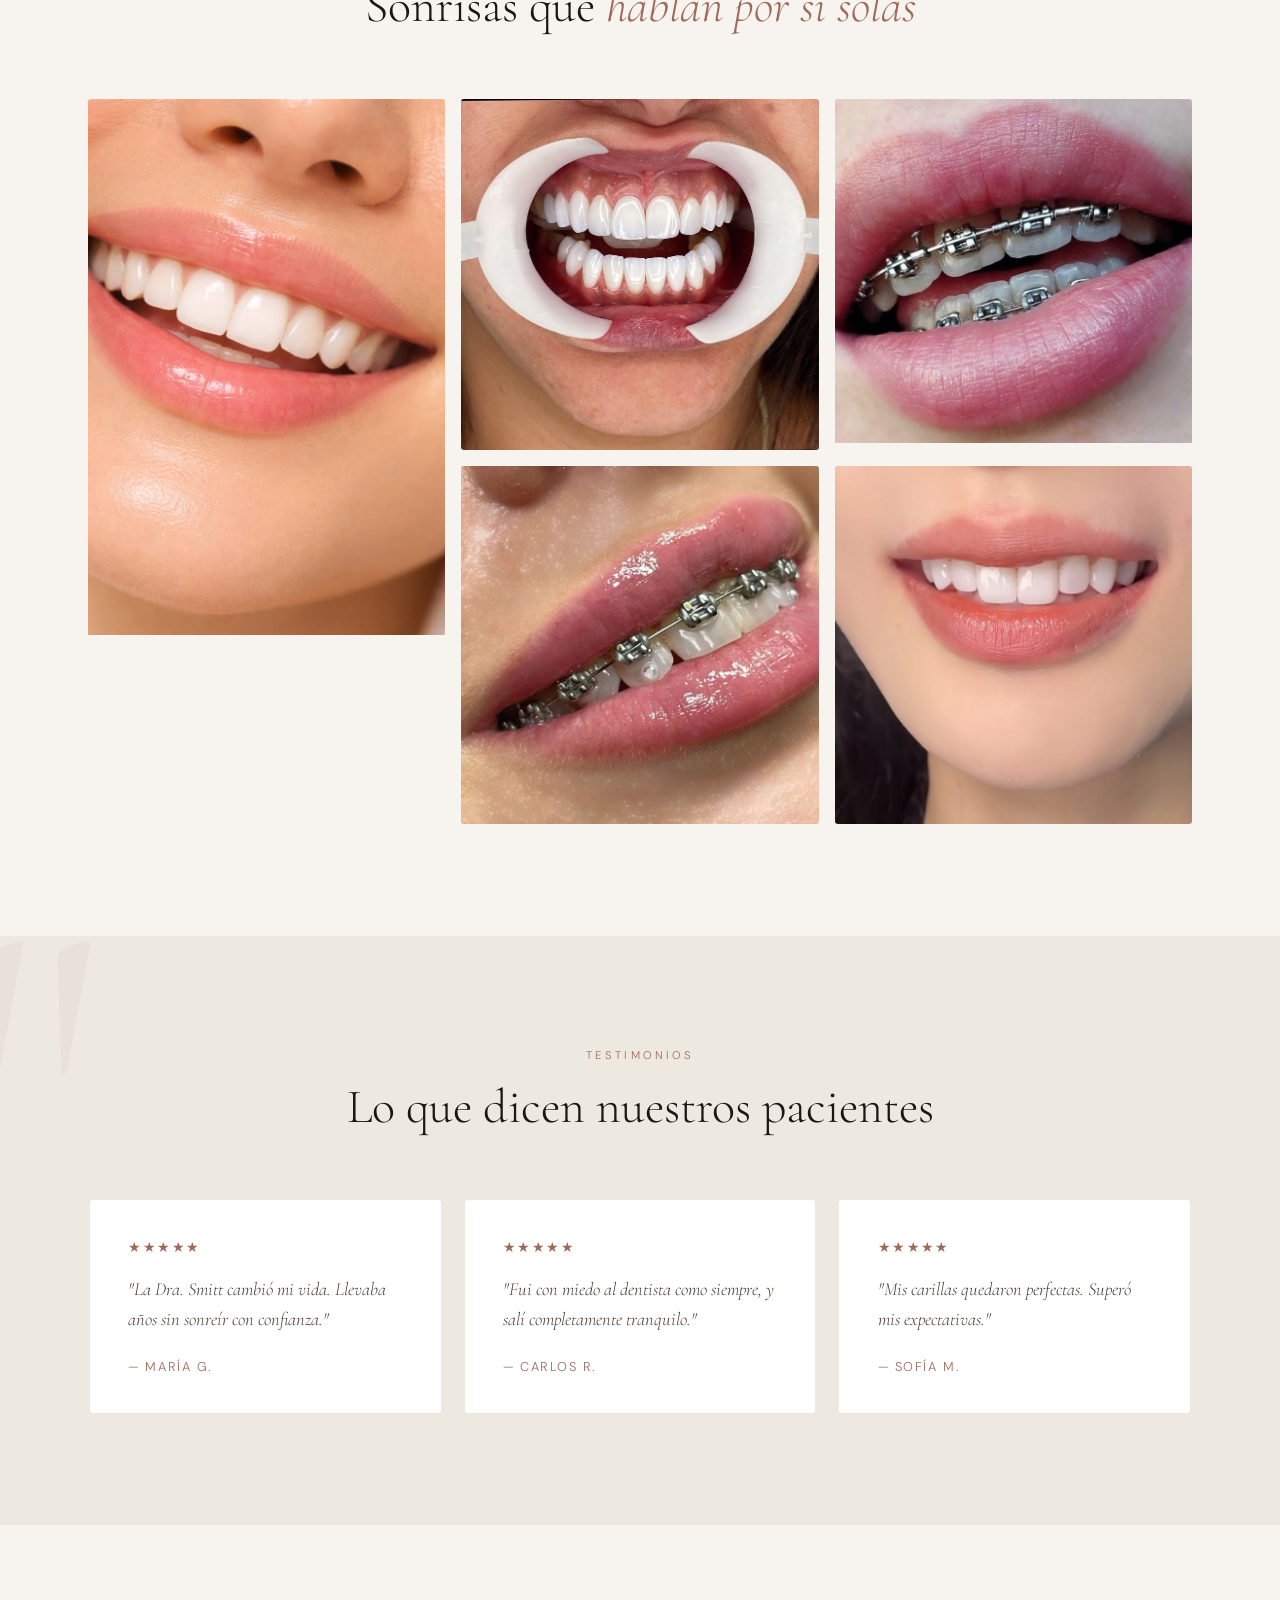
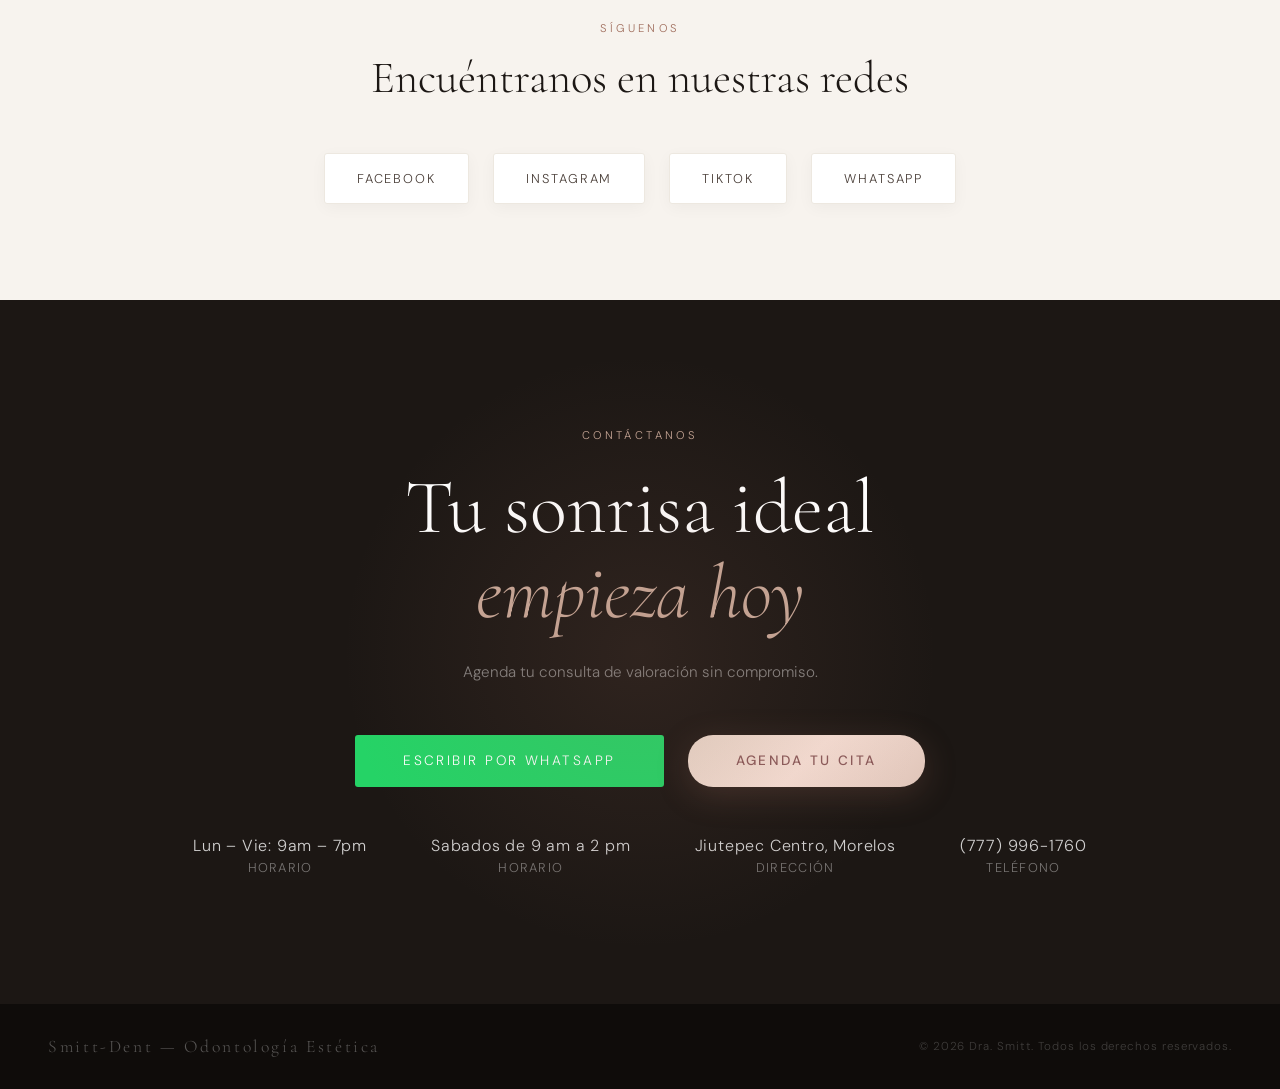
==== commit e41c673e: "Update index.html" ====
--- a/index.html
+++ b/index.html
@@ -103,7 +103,7 @@
     <div class="service-num">01</div>
     <div class="service-icon"><img src="img/consulta.jpeg" alt="Consulta"></div>
     <h3 class="service-name">Consulta General</h3>
-    <p class="service-desc">Valoración integral de tu salud bucal.<br><strong>$200</strong></p>
+    <p class="service-desc">Valoración integral de tu salud bucal.<br><strong>El costo puede variar segun tu condicion</strong></p>
     <span class="service-arrow">→</span>
   </div>
 
@@ -112,7 +112,7 @@
     <div class="service-num">02</div>
     <div class="service-icon"><img src="img/limpieza.jpeg" alt="Limpieza"></div>
     <h3 class="service-name">Limpieza Dental</h3>
-    <p class="service-desc">Profilaxis profesional para eliminar sarro.<br><strong>$600 | 1 hr</strong></p>
+    <p class="service-desc">Profilaxis profesional para eliminar sarro.<br><strong>El costo puede variar segun tu condicion</strong></p>
     <span class="service-arrow">→</span>
   </div>
 
@@ -121,7 +121,7 @@
     <div class="service-num">03</div>
     <div class="service-icon"><img src="img/resinas.jpeg" alt="Resinas"></div>
     <h3 class="service-name">Resinas Estéticas</h3>
-    <p class="service-desc">Restauración dental del color de tu diente.<br><strong>$700 | 1 a 2 hrs</strong></p>
+    <p class="service-desc">Restauración dental del color de tu diente.<br><strong>El costo puede variar segun tu condicion</strong></p>
     <span class="service-arrow">→</span>
   </div>
 
@@ -130,7 +130,7 @@
     <div class="service-num">04</div>
     <div class="service-icon"><img src="img/Blanqueamiento.jpeg" alt="Blanqueamiento"></div>
     <h3 class="service-name">Blanqueamiento</h3>
-    <p class="service-desc">Aclara el tono de tus dientes con resultados pro.<br><strong>$3,500 | 1 hr 30 min</strong></p>
+    <p class="service-desc">Aclara el tono de tus dientes con resultados pro.<br><strong>El costo puede variar segun tu condicion</strong></p>
     <span class="service-arrow">→</span>
   </div>
 
@@ -139,7 +139,7 @@
     <div class="service-num">05</div>
     <div class="service-icon"><img src="img/cirujia.jpeg" alt="Extracciones"></div>
     <h3 class="service-name">Cirugía y Extracciones</h3>
-    <p class="service-desc">Simples, quirúrgicas y terceros molares.<br><strong>Desde $700</strong></p>
+    <p class="service-desc">Simples, quirúrgicas y terceros molares.<br><strong>El costo puede variar segun tu condicion</strong></p>
     <span class="service-arrow">→</span>
   </div>
 
@@ -148,7 +148,7 @@
     <div class="service-num">06</div>
     <div class="service-icon"><img src="img/coronas.jpeg" alt="Implantes"></div>
     <h3 class="service-name">Implante con Corona</h3>
-    <p class="service-desc">Restauración permanente para dientes perdidos.<br><strong>$25,000</strong></p>
+    <p class="service-desc">Restauración permanente para dientes perdidos.<br><strong>El costo puede variar segun tu condicion</strong></p>
     <span class="service-arrow">→</span>
   </div>
 
@@ -157,7 +157,7 @@
     <div class="service-num">07</div>
     <div class="service-icon"><img src="img/ceromero.jpeg" alt="Injertos"></div>
     <h3 class="service-name">Injertos y Regeneración</h3>
-    <p class="service-desc">Preservación ósea y cirugía avanzada.<br><strong>Desde $2,000</strong></p>
+    <p class="service-desc">Preservación ósea y cirugía avanzada.<br><strong>El costo puede variar segun tu condicion</strong></p>
     <span class="service-arrow">→</span>
   </div>
 
@@ -166,7 +166,7 @@
     <div class="service-num">08</div>
     <div class="service-icon"><img src="img/coronas.jpeg" alt="Incrustaciones"></div>
     <h3 class="service-name">Incrustación Cerómero</h3>
-    <p class="service-desc">Restauración indirecta de alta durabilidad.<br><strong>$3,500</strong></p>
+    <p class="service-desc">Restauración indirecta de alta durabilidad.<br><strong>El costo puede variar segun tu condicion</strong></p>
     <span class="service-arrow">→</span>
   </div>
 </div>
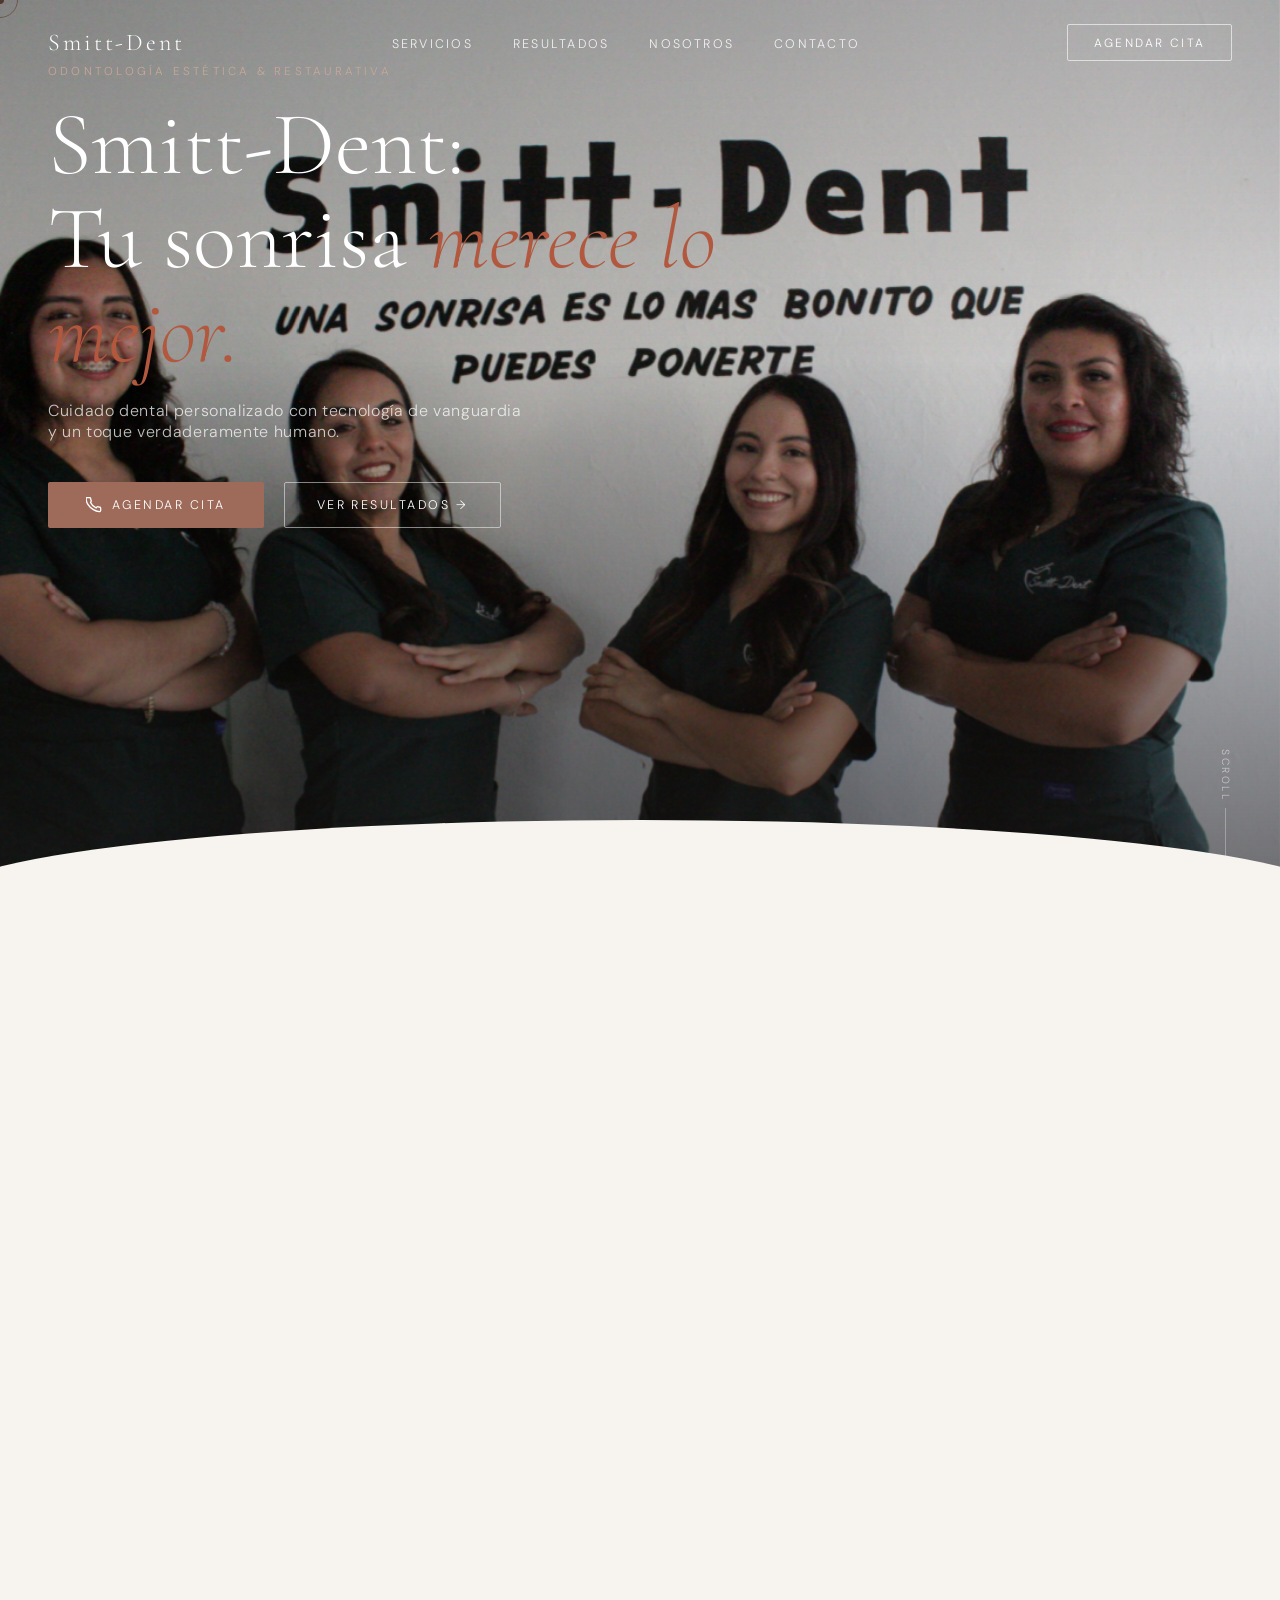
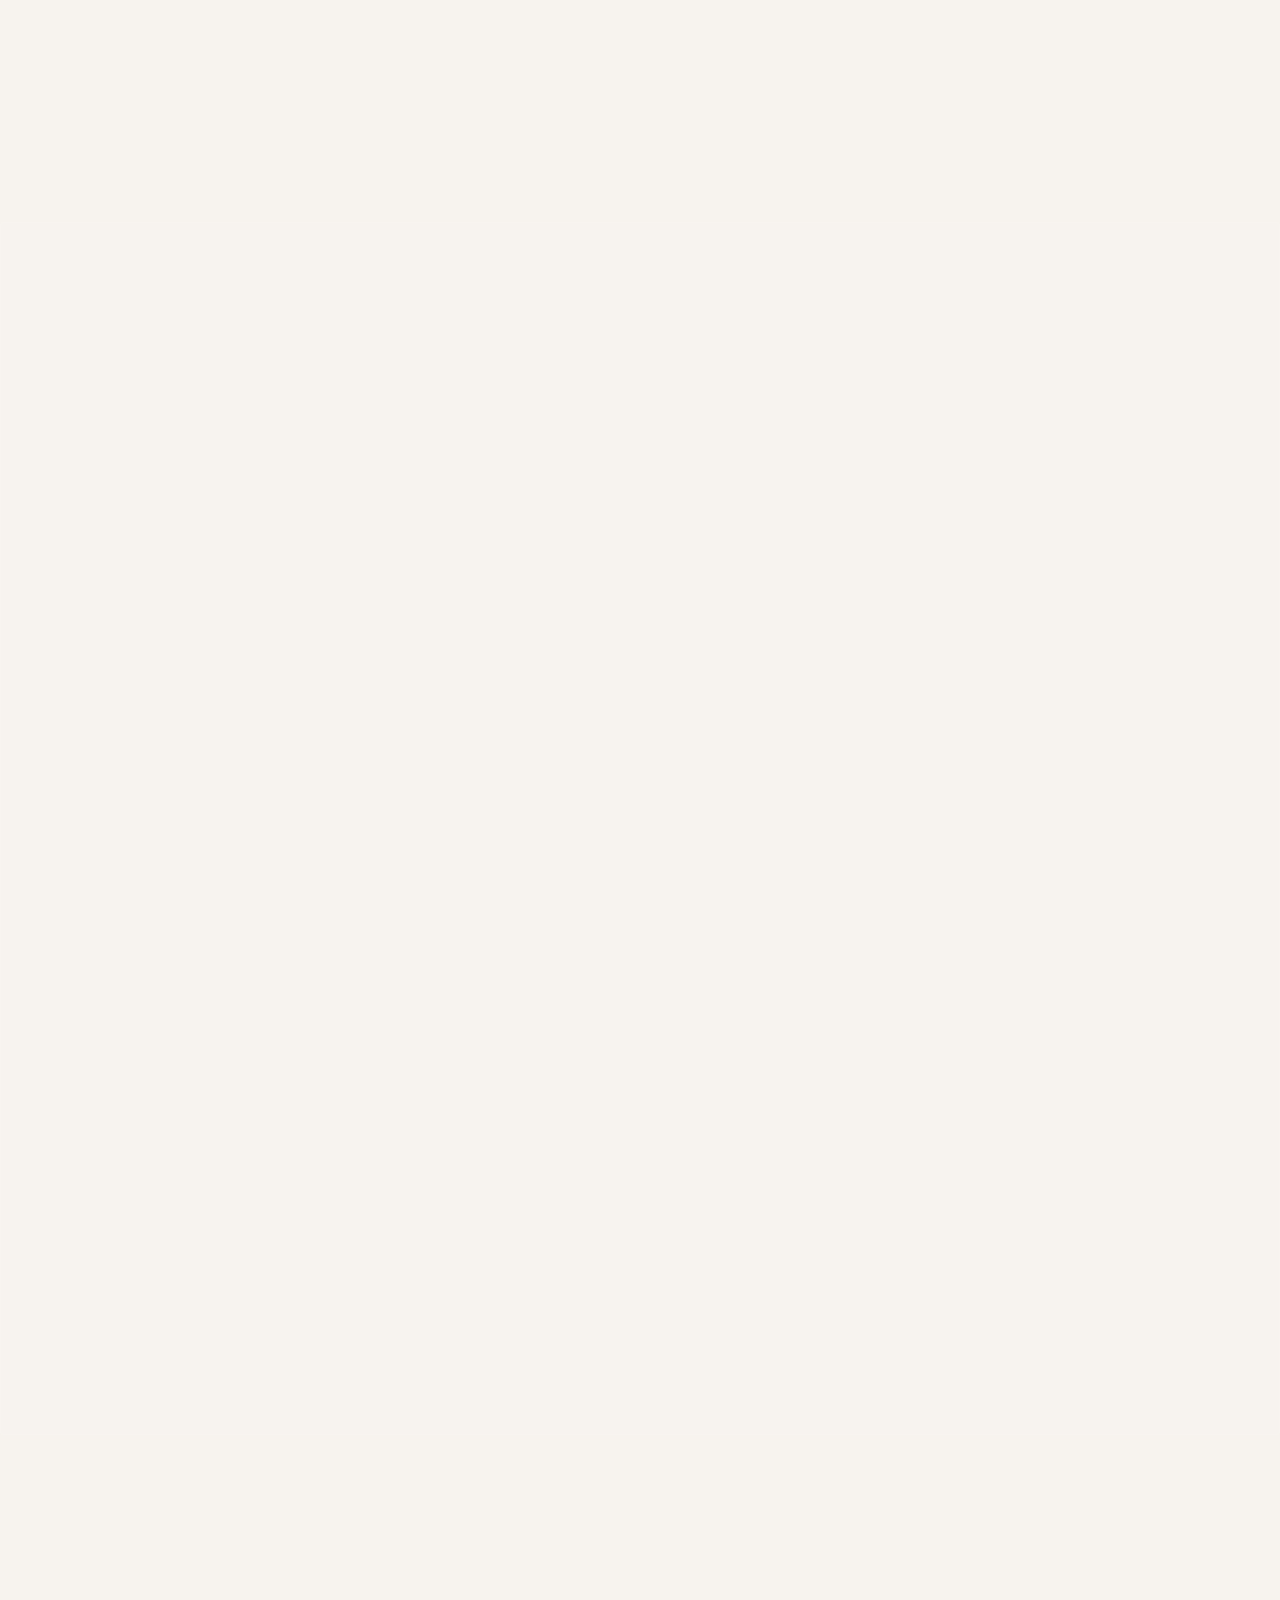
==== commit 79738a85: "Enhance SEO and accessibility in index. Updated SEO elements including title and meta descriptions. " ====
--- a/index.html
+++ b/index.html
@@ -3,7 +3,20 @@
 <head>
   <meta charset="UTF-8" />
   <meta name="viewport" content="width=device-width, initial-scale=1.0" />
-  <title>Dentista Jiutepec Mor. Smitt-Dent</title>
+  
+  <!-- SEO BÁSICO: Título y descripción optimizados con tu palabra clave -->
+  <title>Smitt-Dent | Odontología Estética y Restaurativa</title>
+  <meta name="description" content="En Smitt-Dent ofrecemos cuidado dental personalizado con tecnología de vanguardia. Especialistas en odontología estética, resinas, blanqueamiento e implantes." />
+  <meta name="robots" content="index, follow" />
+  <link rel="canonical" href="https://agencymkgreco-max.github.io/Smitt-Dent/" />
+
+  <!-- OPEN GRAPH: Optimización para cuando compartas tu link en WhatsApp, Facebook, etc. -->
+  <meta property="og:type" content="website" />
+  <meta property="og:title" content="Smitt-Dent | Odontología Estética y Restaurativa" />
+  <meta property="og:description" content="Cuidado dental personalizado con tecnología de vanguardia y un toque verdaderamente humano." />
+  <meta property="og:url" content="https://agencymkgreco-max.github.io/Smitt-Dent/" />
+  <meta property="og:image" content="Portada2.png" />
+
   <link rel="icon" href="smitt(1).ico" type="image/x-icon" />
 
   <!-- FUENTES — Google Fonts -->
@@ -36,13 +49,15 @@
 
   <!-- HERO -->
   <section class="hero">
-    <img class="hero-img" src="Portada2.png" alt="Equipo Dra. Smitt" />
+    <!-- SEO: Atributo alt descriptivo incluyendo la marca -->
+    <img class="hero-img" src="Portada2.png" alt="Equipo de odontólogas en la clínica dental Smitt-Dent" />
     <div class="hero-overlay">
       <div class="hero-content">
         <p class="hero-tag">Odontología Estética &amp; Restaurativa</p>
+        <!-- SEO: El H1 debe incluir la palabra clave principal. Modificado manteniendo tus clases de estilo -->
         <h1 class="hero-title">
-          Tu sonrisa<br/>
-          <em>merece lo mejor.</em>
+          Smitt-Dent:<br/>
+          Tu sonrisa <em>merece lo mejor.</em>
         </h1>
         <p class="hero-sub">
           Cuidado dental personalizado con tecnología de vanguardia<br />
@@ -72,23 +87,22 @@
       <div>
         <p class="intro-label reveal">Sobre nosotras</p>
         <h2 class="intro-title reveal reveal-delay-1">
-          Más de media decada<br />
+          Más de media década<br />
           transformando <em>sonrisas</em>
         </h2>
         <p class="intro-body reveal reveal-delay-2">
-          La excelencia no tiene edad, pero sí origen. Nuestro equipo principal está conformado por tres doctoras cuya trayectoria académica en las mejores universidades
-          de la región respalda cada diagnóstico. Como profesionales jóvenes, han transformado la consulta dental tradicional en un espacio de innovación y confianza. 
+          La excelencia no tiene edad, pero sí origen. Nuestro equipo principal en <strong>Smitt-Dent</strong> está conformado por tres doctoras cuya trayectoria académica en las mejores universidades de la región respalda cada diagnóstico. Como profesionales jóvenes, han transformado la consulta dental tradicional en un espacio de innovación y confianza. 
         </p>
         <p class="intro-body reveal reveal-delay-2" style="margin-top:0.8rem;">
-          Ellas son el motor de nuestra atención personalizada, 
-        demostrando que el rigor clínico y un trato cercano pueden —y deben— ir de la mano.
+          Ellas son el motor de nuestra atención personalizada, demostrando que el rigor clínico y un trato cercano pueden —y deben— ir de la mano.
         </p>
         <p class="intro-signature reveal reveal-delay-3">— Smitt-Dent</p>
       </div>
 
       <div class="intro-img-wrap reveal reveal-delay-2">
         <div class="intro-accent"></div>
-        <img class="intro-img" src="img/dentstas.png" alt="Dra. Smitt" /> 
+        <!-- SEO: Corrección en la etiqueta alt -->
+        <img class="intro-img" src="img/dentstas.png" alt="Doctoras especialistas de la clínica dental Smitt-Dent" /> 
         <div class="intro-badge reveal reveal-delay-4">
           <strong>8+</strong>
           <span>Años de<br/>experiencia</span>
@@ -101,251 +115,77 @@
   <!-- 01: Consulta -->
   <div class="service-card reveal clickable-card" data-full="img/consulta.jpeg">
     <div class="service-num">01</div>
-    <div class="service-icon"><img src="img/consulta.jpeg" alt="Consulta"></div>
+    <!-- SEO: Añadidos textos 'alt' descriptivos a los iconos/imágenes de servicios -->
+    <div class="service-icon"><img src="img/consulta.jpeg" alt="Consulta dental general en Smitt-Dent"></div>
     <h3 class="service-name">Consulta General</h3>
-    <p class="service-desc">Valoración integral de tu salud bucal.<br><strong>El costo puede variar segun tu condicion</strong></p>
+    <p class="service-desc">Valoración integral de tu salud bucal.<br><strong>El costo puede variar según tu condición</strong></p>
     <span class="service-arrow">→</span>
   </div>
 
   <!-- 02: Limpieza -->
   <div class="service-card reveal reveal-delay-1 clickable-card" data-full="img/limpieza.jpeg">
     <div class="service-num">02</div>
-    <div class="service-icon"><img src="img/limpieza.jpeg" alt="Limpieza"></div>
+    <div class="service-icon"><img src="img/limpieza.jpeg" alt="Limpieza dental y profilaxis profesional"></div>
     <h3 class="service-name">Limpieza Dental</h3>
-    <p class="service-desc">Profilaxis profesional para eliminar sarro.<br><strong>El costo puede variar segun tu condicion</strong></p>
+    <p class="service-desc">Profilaxis profesional para eliminar sarro.<br><strong>El costo puede variar según tu condición</strong></p>
     <span class="service-arrow">→</span>
   </div>
 
   <!-- 03: Resinas -->
   <div class="service-card reveal reveal-delay-2 clickable-card" data-full="img/resinas.jpeg">
     <div class="service-num">03</div>
-    <div class="service-icon"><img src="img/resinas.jpeg" alt="Resinas"></div>
+    <div class="service-icon"><img src="img/resinas.jpeg" alt="Restauración con resinas estéticas"></div>
     <h3 class="service-name">Resinas Estéticas</h3>
-    <p class="service-desc">Restauración dental del color de tu diente.<br><strong>El costo puede variar segun tu condicion</strong></p>
+    <p class="service-desc">Restauración dental del color de tu diente.<br><strong>El costo puede variar según tu condición</strong></p>
     <span class="service-arrow">→</span>
   </div>
 
   <!-- 04: Blanqueamiento -->
   <div class="service-card reveal clickable-card" data-full="img/Blanqueamiento.jpeg">
     <div class="service-num">04</div>
-    <div class="service-icon"><img src="img/Blanqueamiento.jpeg" alt="Blanqueamiento"></div>
+    <div class="service-icon"><img src="img/Blanqueamiento.jpeg" alt="Blanqueamiento dental profesional"></div>
     <h3 class="service-name">Blanqueamiento</h3>
-    <p class="service-desc">Aclara el tono de tus dientes con resultados pro.<br><strong>El costo puede variar segun tu condicion</strong></p>
+    <p class="service-desc">Aclara el tono de tus dientes con resultados pro.<br><strong>El costo puede variar según tu condición</strong></p>
     <span class="service-arrow">→</span>
   </div>
 
   <!-- 05: Cirugía -->
   <div class="service-card reveal reveal-delay-1 clickable-card" data-full="img/cirujia.jpeg">
     <div class="service-num">05</div>
-    <div class="service-icon"><img src="img/cirujia.jpeg" alt="Extracciones"></div>
+    <div class="service-icon"><img src="img/cirujia.jpeg" alt="Cirugía y extracciones de terceros molares"></div>
     <h3 class="service-name">Cirugía y Extracciones</h3>
-    <p class="service-desc">Simples, quirúrgicas y terceros molares.<br><strong>El costo puede variar segun tu condicion</strong></p>
+    <p class="service-desc">Simples, quirúrgicas y terceros molares.<br><strong>El costo puede variar según tu condición</strong></p>
     <span class="service-arrow">→</span>
   </div>
 
-  <!-- 06: Implantes (Coronas) -->
+  <!-- 06: Implantes -->
   <div class="service-card reveal reveal-delay-2 clickable-card" data-full="img/coronas.jpeg">
     <div class="service-num">06</div>
-    <div class="service-icon"><img src="img/coronas.jpeg" alt="Implantes"></div>
+    <div class="service-icon"><img src="img/coronas.jpeg" alt="Implante dental con corona permanente"></div>
     <h3 class="service-name">Implante con Corona</h3>
-    <p class="service-desc">Restauración permanente para dientes perdidos.<br><strong>El costo puede variar segun tu condicion</strong></p>
+    <p class="service-desc">Restauración permanente para dientes perdidos.<br><strong>El costo puede variar según tu condición</strong></p>
     <span class="service-arrow">→</span>
   </div>
 
-  <!-- 07: Injertos (Cerómero) -->
+  <!-- 07: Injertos -->
   <div class="service-card reveal clickable-card" data-full="img/ceromero.jpeg">
     <div class="service-num">07</div>
-    <div class="service-icon"><img src="img/ceromero.jpeg" alt="Injertos"></div>
+    <div class="service-icon"><img src="img/ceromero.jpeg" alt="Injertos óseos y regeneración avanzada"></div>
     <h3 class="service-name">Injertos y Regeneración</h3>
-    <p class="service-desc">Preservación ósea y cirugía avanzada.<br><strong>El costo puede variar segun tu condicion</strong></p>
+    <p class="service-desc">Preservación ósea y cirugía avanzada.<br><strong>El costo puede variar según tu condición</strong></p>
     <span class="service-arrow">→</span>
   </div>
 
-  <!-- 08: Incrustación (Coronas) -->
+  <!-- 08: Incrustación -->
   <div class="service-card reveal reveal-delay-1 clickable-card" data-full="img/coronas.jpeg">
     <div class="service-num">08</div>
-    <div class="service-icon"><img src="img/coronas.jpeg" alt="Incrustaciones"></div>
+    <div class="service-icon"><img src="img/coronas.jpeg" alt="Incrustación de cerómero dental de alta durabilidad"></div>
     <h3 class="service-name">Incrustación Cerómero</h3>
-    <p class="service-desc">Restauración indirecta de alta durabilidad.<br><strong>El costo puede variar segun tu condicion</strong></p>
+    <p class="service-desc">Restauración indirecta de alta durabilidad.<br><strong>El costo puede variar según tu condición</strong></p>
     <span class="service-arrow">→</span>
   </div>
 </div>
 
   <!-- GALERÍA -->
   <section class="section-gallery" id="galeria">
-  <div class="gallery-head reveal">
-    <p class="section-label">Resultados</p>
-    <h2>Sonrisas que <em>hablan por sí solas</em></h2>
-  </div>
-
-  <div class="gallery-grid">
-    <!-- 01: Imagen grande (Doble altura) -->
-    <div class="gallery-item large reveal"> 
-      <img src="img/sonrisota.jpeg" alt="Resultado de tratamiento dental destacado" />
-      <div class="gallery-overlay">
-        <span>Caso destacado</span>
-      </div>
-    </div>
-
-    <!-- 02: Imagen Superior Derecha -->
-    <div class="gallery-item reveal reveal-delay-1">
-      <img src="img/sonrisa.jpeg" alt="Blanqueamiento dental" />
-      <div class="gallery-overlay">
-        <span>Blanqueamiento</span>
-      </div>
-    </div>
-
-    <!-- 03: Imagen Inferior Derecha -->
-    <div class="gallery-item reveal reveal-delay-2">
-      <img src="img/sonrisa1.jpeg" alt="Carillas dentales" />
-      <div class="gallery-overlay">
-        <span>Carillas</span>
-      </div>
-    </div>
-
-    <!-- 04: Imagen Superior Extrema -->
-    <div class="gallery-item reveal reveal-delay-1">
-      <img src="img/sonrisa2.jpeg" alt="Ortodoncia personalizada" />
-      <div class="gallery-overlay">
-        <span>Ortodoncia</span>
-      </div>
-    </div>
-
-    <!-- 05: Imagen Inferior Extrema -->
-    <div class="gallery-item reveal reveal-delay-2">
-      <img src="img/sonrix.jpeg" alt="Implante dental" />
-      <div class="gallery-overlay">
-        <span>Implante</span>
-      </div>
-    </div>
-  </div>
-</section>
-
-  <!-- TESTIMONIOS -->
-  <section class="section-reviews">
-    <div class="reviews-inner">
-      <div class="reviews-head reveal">
-        <p class="section-label">Testimonios</p>
-        <h2>Lo que dicen nuestros pacientes</h2>
-      </div>
-      <div class="reviews-grid">
-        <div class="review-card reveal">
-          <div class="review-stars">★★★★★</div>
-          <p class="review-text">"La Dra. Smitt cambió mi vida. Llevaba años sin sonreír con confianza."</p>
-          <p class="review-author">— María G.</p>
-        </div>
-        <div class="review-card reveal reveal-delay-1">
-          <div class="review-stars">★★★★★</div>
-          <p class="review-text">"Fui con miedo al dentista como siempre, y salí completamente tranquilo."</p>
-          <p class="review-author">— Carlos R.</p>
-        </div>
-        <div class="review-card reveal reveal-delay-2">
-          <div class="review-stars">★★★★★</div>
-          <p class="review-text">"Mis carillas quedaron perfectas. Superó mis expectativas."</p>
-          <p class="review-author">— Sofía M.</p>
-        </div>
-      </div>
-    </div>
-  </section>
-
-  <!-- SOCIAL -->
-  <section class="section-social">
-    <p class="social-label reveal">Síguenos</p>
-    <h2 class="social-title reveal reveal-delay-1">Encuéntranos en nuestras redes</h2>
-    <div class="social-links">
-      <a href="https://www.facebook.com/profile.php?id=61573773312600&locale=es_LA" class="social-btn fb reveal" target="_blank">Facebook</a>
-      <a href="https://www.instagram.com/smitt_dent/" class="social-btn ig reveal reveal-delay-1" target="_blank">Instagram</a>
-      <a href="https://www.tiktok.com/@smittdent" class="social-btn tt reveal reveal-delay-2" target="_blank">TikTok</a>
-      <a href="https://wa.me/527771303538" class="social-btn wa reveal reveal-delay-3" target="_blank">WhatsApp</a>
-    </div>
-  </section>
-
-  <!-- CONTACTO -->
-  <section class="section-contact" id="contacto">
-    <p class="contact-label reveal">Contáctanos</p>
-    <h2 class="contact-title reveal reveal-delay-1">Tu sonrisa ideal<br /><em>empieza hoy</em></h2>
-    <p class="contact-sub reveal reveal-delay-2">Agenda tu consulta de valoración sin compromiso.</p>
-    <div class="contact-actions reveal reveal-delay-3">
-      <a href="https://wa.me/527779961760" class="contact-wa">Escribir por WhatsApp</a>
-      <a href="https://smitt-dent.vercel.app/agendar" class="contact-agenda">Agenda tu cita</a>
-    </div>
-    <div class="contact-info reveal reveal-delay-4">
-      <div class="contact-info-item"><strong>Lun – Vie: 9am – 7pm </strong>Horario</div>
-            <div class="contact-info-item"><strong>Sabados de 9 am a 2 pm</strong>Horario</div>
-      <div class="contact-info-item"><strong>Jiutepec Centro, Morelos</strong>Dirección</div>
-      <div class="contact-info-item"><strong>(777) 996-1760</strong>Teléfono</div>
-    </div>
-  </section>
-
-  <footer>
-    <div class="footer-logo">Smitt-Dent — Odontología Estética</div>
-    <p class="footer-copy">© 2026 Dra. Smitt. Todos los derechos reservados.</p>
-  </footer>
-
-  <script>
-    // Código JS idéntico al original
-    const cursorRing = document.querySelector('.cursor-ring');
-    const cursorDot = document.querySelector('.cursor-dot');
-    document.addEventListener('mousemove', e => {
-      cursorRing.style.left = e.clientX + 'px';
-      cursorRing.style.top = e.clientY + 'px';
-      cursorDot.style.left = e.clientX + 'px';
-      cursorDot.style.top = e.clientY + 'px';
-    });
-    document.querySelectorAll('a, button').forEach(el => {
-      el.addEventListener('mouseenter', () => {
-        cursorRing.style.width = '56px';
-        cursorRing.style.height = '56px';
-      });
-      el.addEventListener('mouseleave', () => {
-        cursorRing.style.width = '36px';
-        cursorRing.style.height = '36px';
-      });
-    });
-    const navbar = document.getElementById('navbar');
-    window.addEventListener('scroll', () => {
-      navbar.classList.toggle('scrolled', window.scrollY > 60);
-    });
-    const reveals = document.querySelectorAll('.reveal');
-    const observer = new IntersectionObserver((entries) => {
-      entries.forEach(entry => {
-        if (entry.isIntersecting) {
-          entry.target.classList.add('visible');
-          observer.unobserve(entry.target);
-        }
-      });
-    }, { threshold: 0.12, rootMargin: '0px 0px -40px 0px' });
-    reveals.forEach(el => observer.observe(el));
-    const heroContent = document.querySelector('.hero-content');
-    window.addEventListener('scroll', () => {
-      const scrolled = window.scrollY;
-      if (scrolled < window.innerHeight && heroContent) {
-        heroContent.style.transform = `translateY(${scrolled * 0.25}px)`;
-        heroContent.style.opacity = 1 - scrolled / (window.innerHeight * 0.8);
-      }
-    });
-    // Lógica del Lightbox para Servicios
-const modal = document.getElementById("imageModal");
-const modalImg = document.getElementById("imgFull");
-const captionText = document.getElementById("caption");
-const closeModal = document.querySelector(".close-modal");
-
-document.querySelectorAll('.clickable-card').forEach(card => {
-  card.addEventListener('click', function() {
-    modal.style.display = "block";
-    modalImg.src = this.getAttribute('data-full');
-    // Usamos el nombre del servicio como pie de foto
-    captionText.innerHTML = this.querySelector('.service-name').innerHTML;
-  });
-});
-
-// Cerrar al darle a la X
-closeModal.onclick = () => { modal.style.display = "none"; }
-
-// Cerrar al darle click fuera de la imagen
-window.onclick = (event) => {
-  if (event.target == modal) { modal.style.display = "none"; }
-}
-  </script>
-</body>
-</html>
+  <div class="gallery-hea">
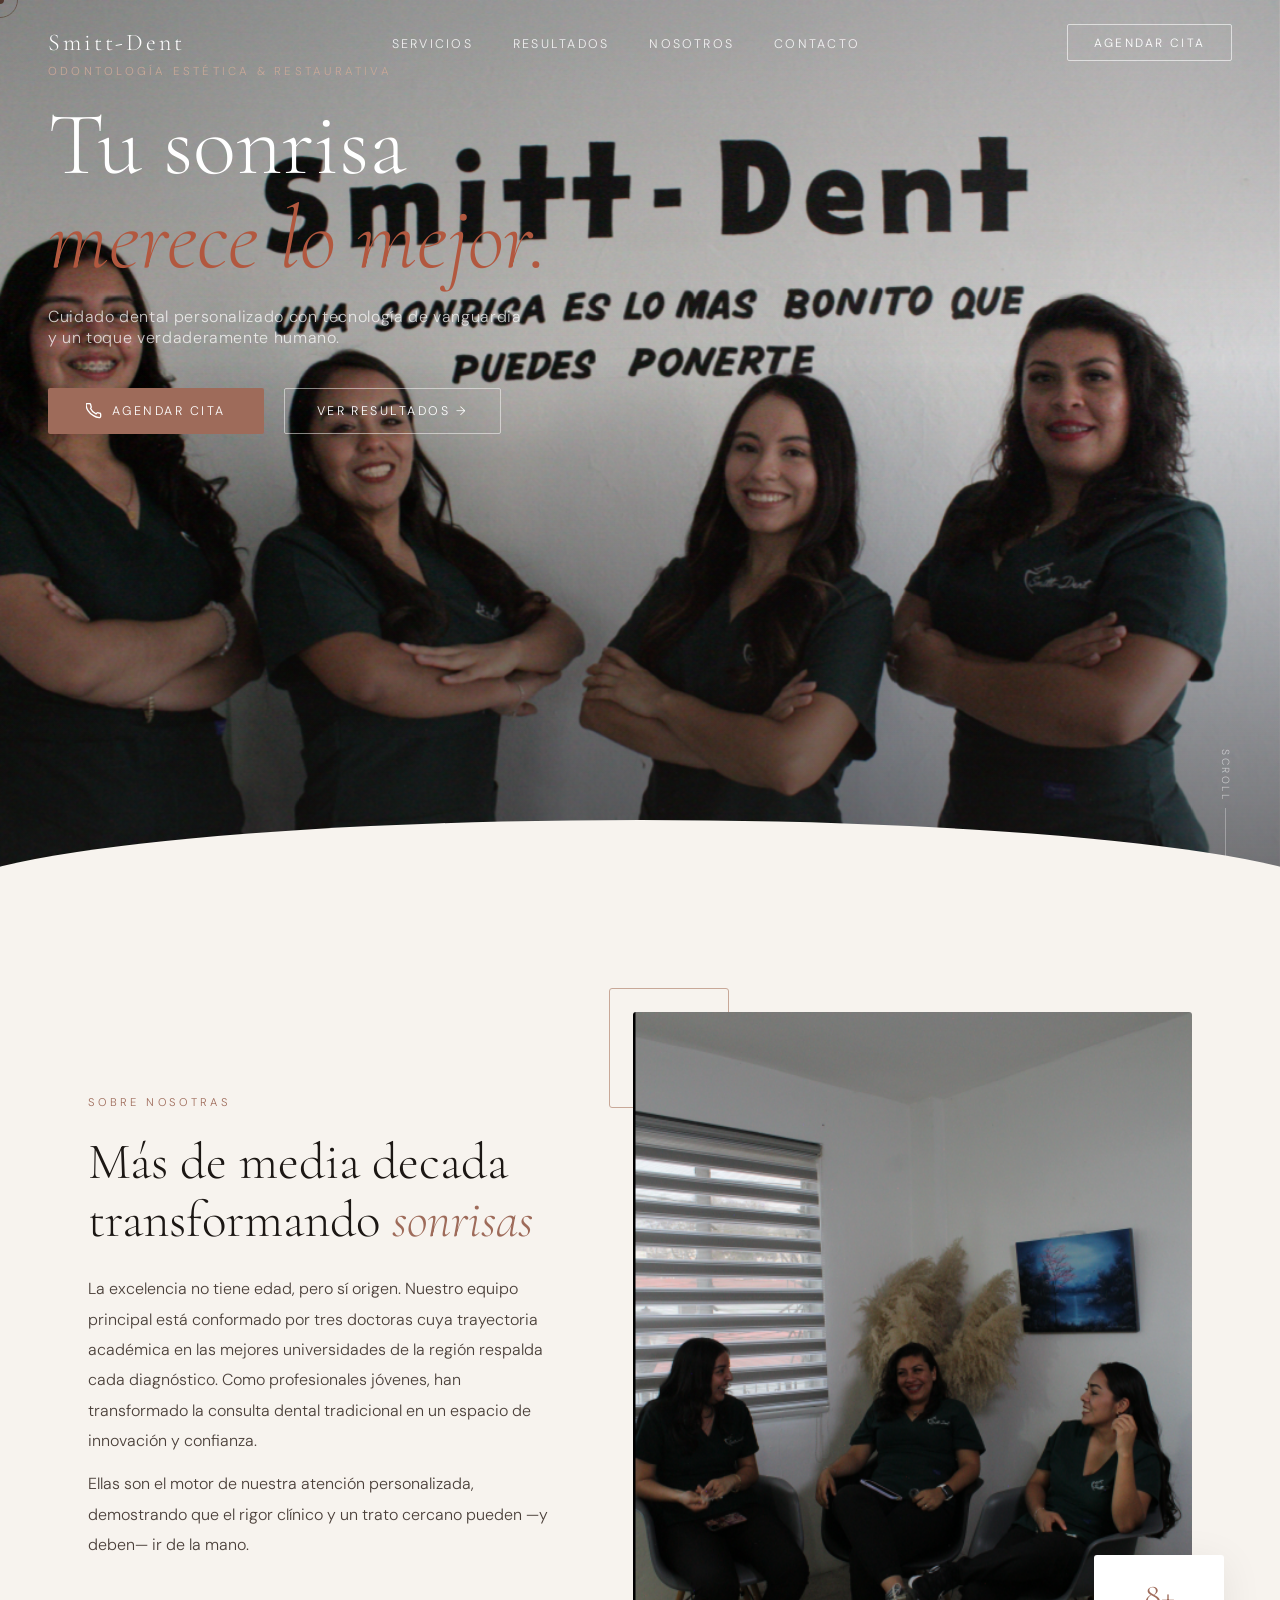
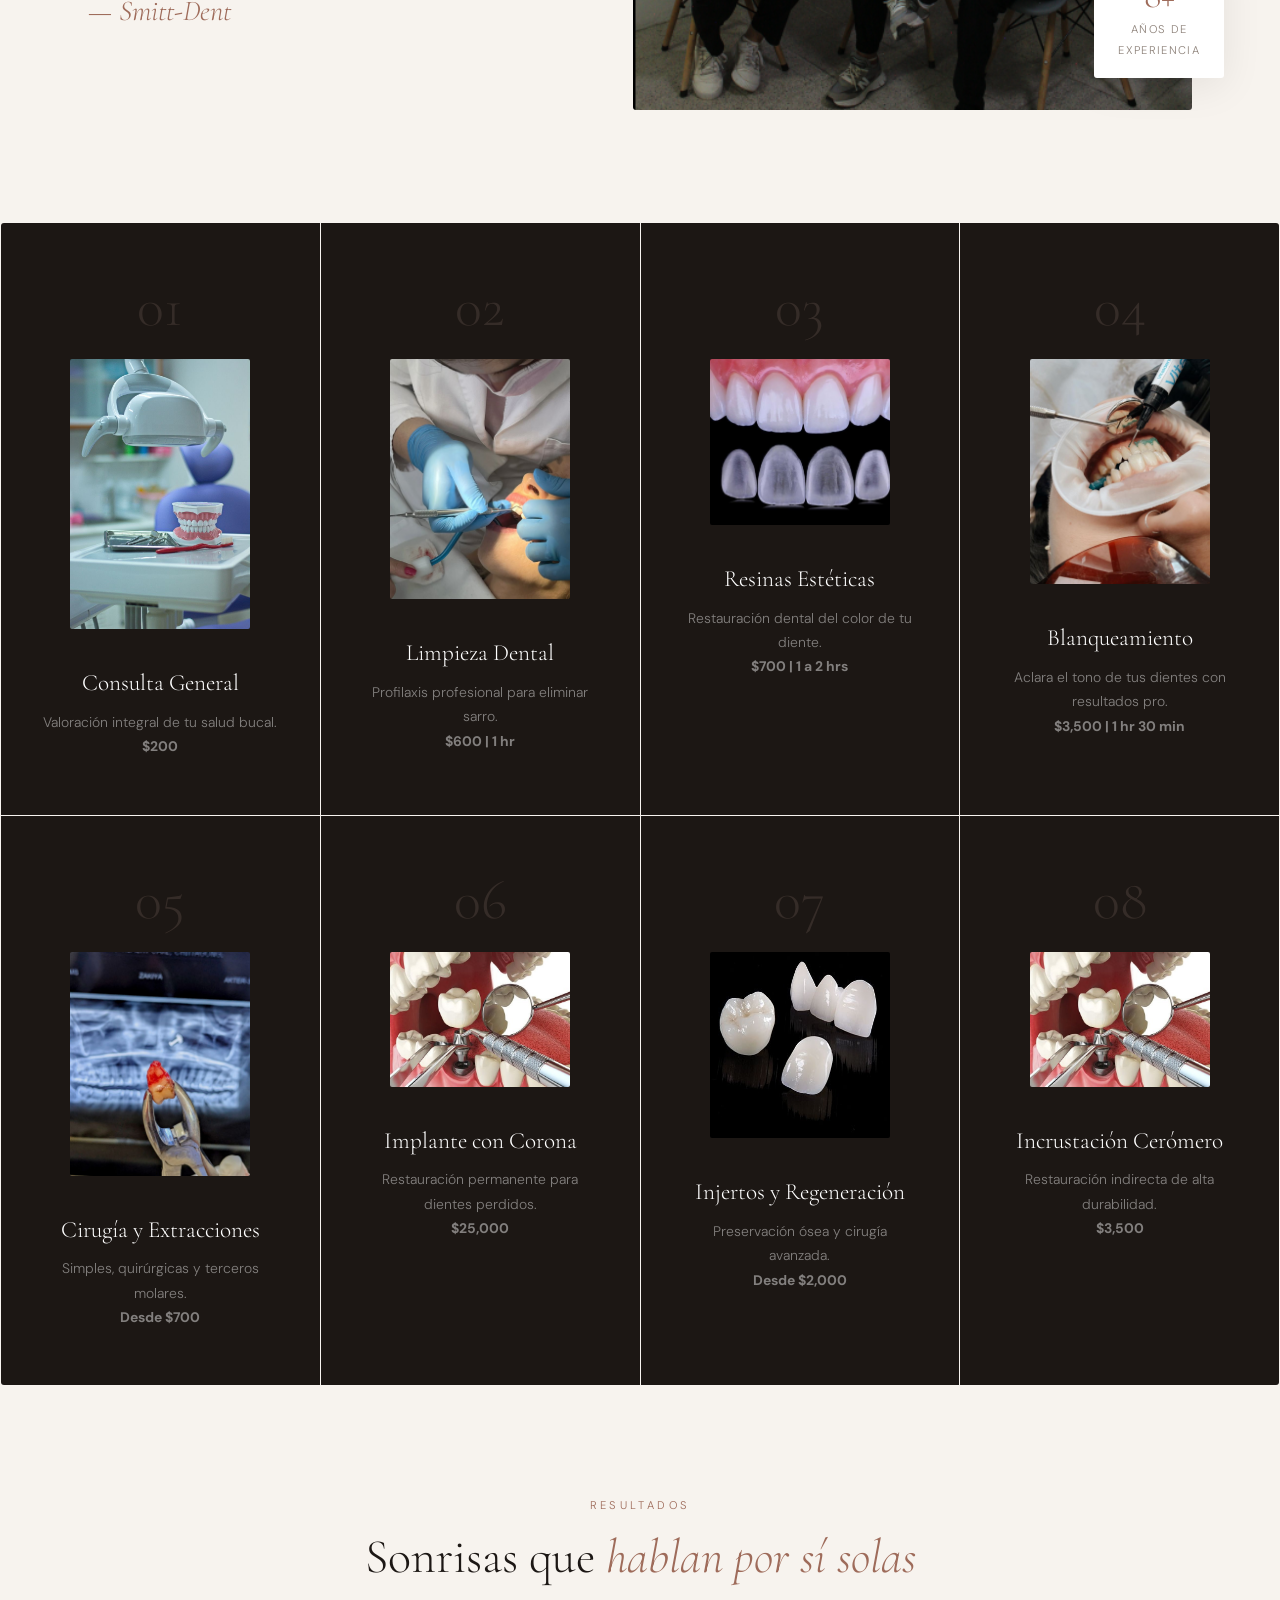
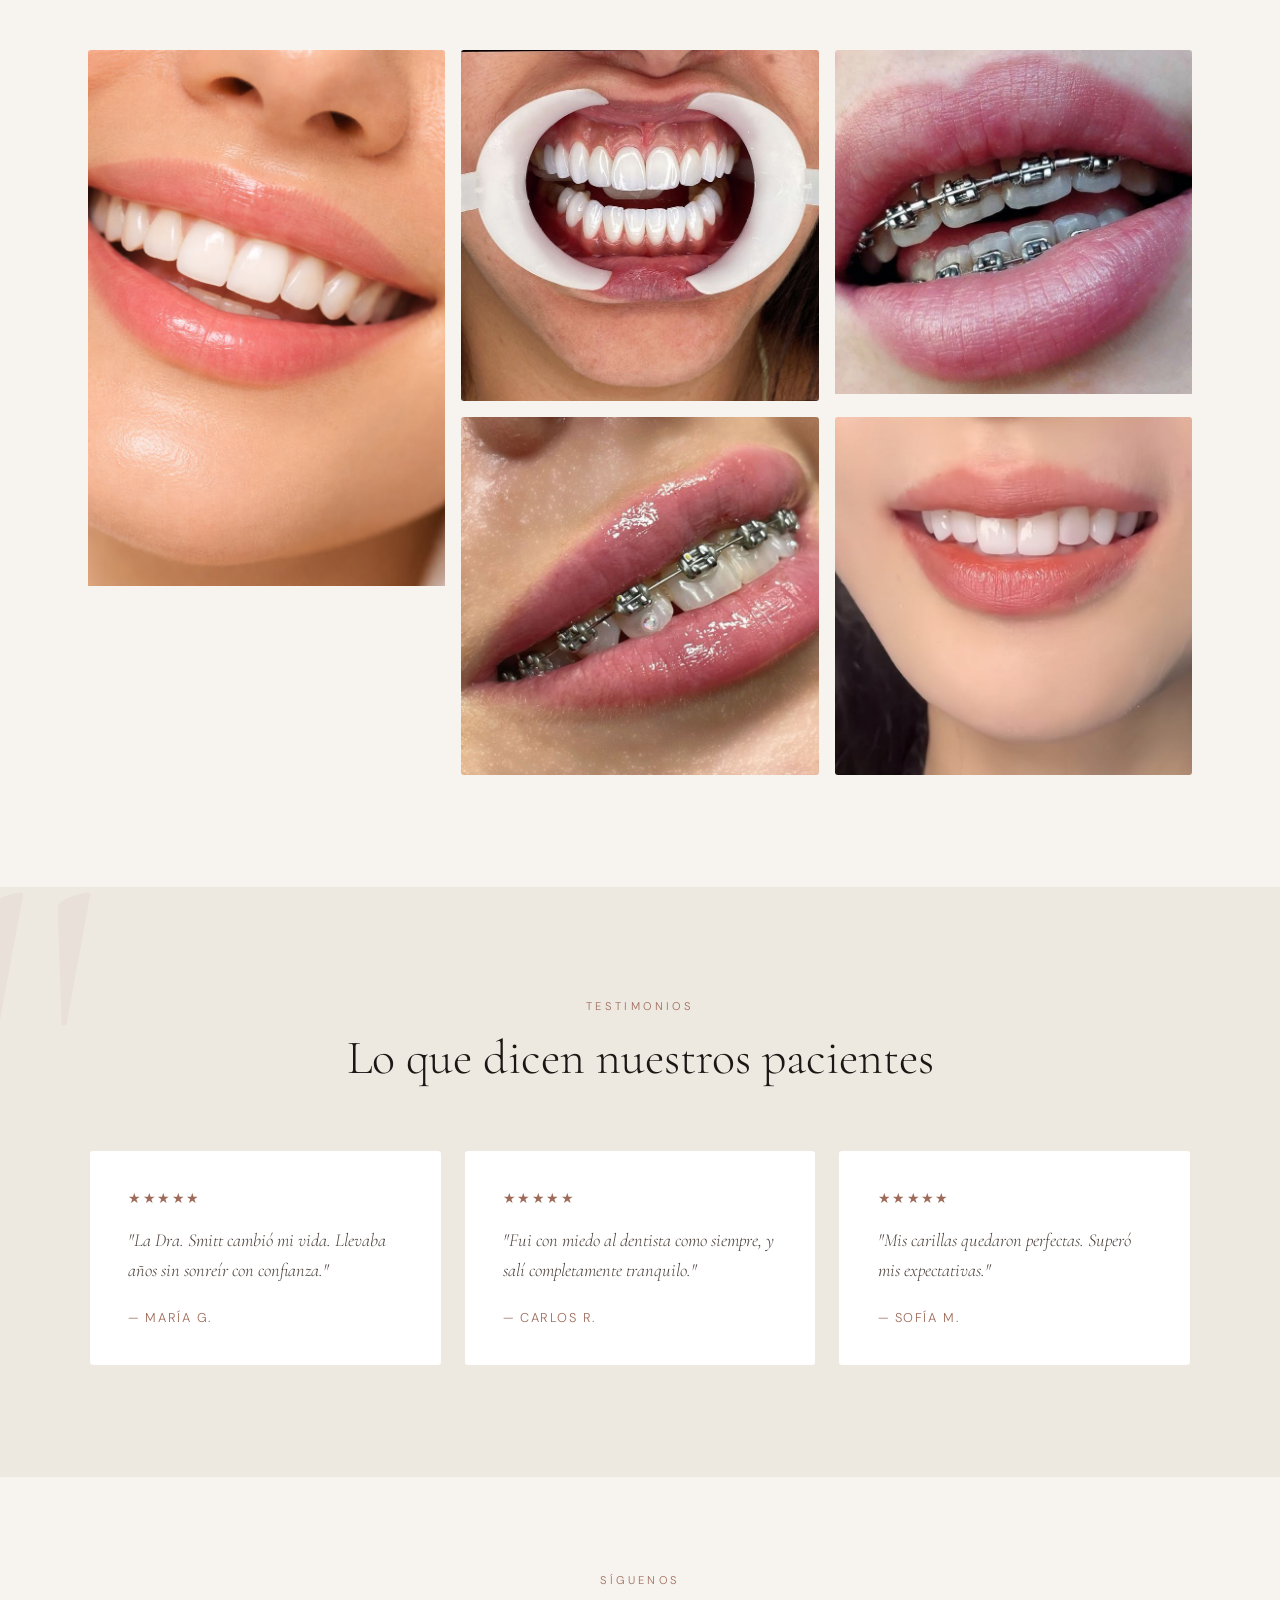
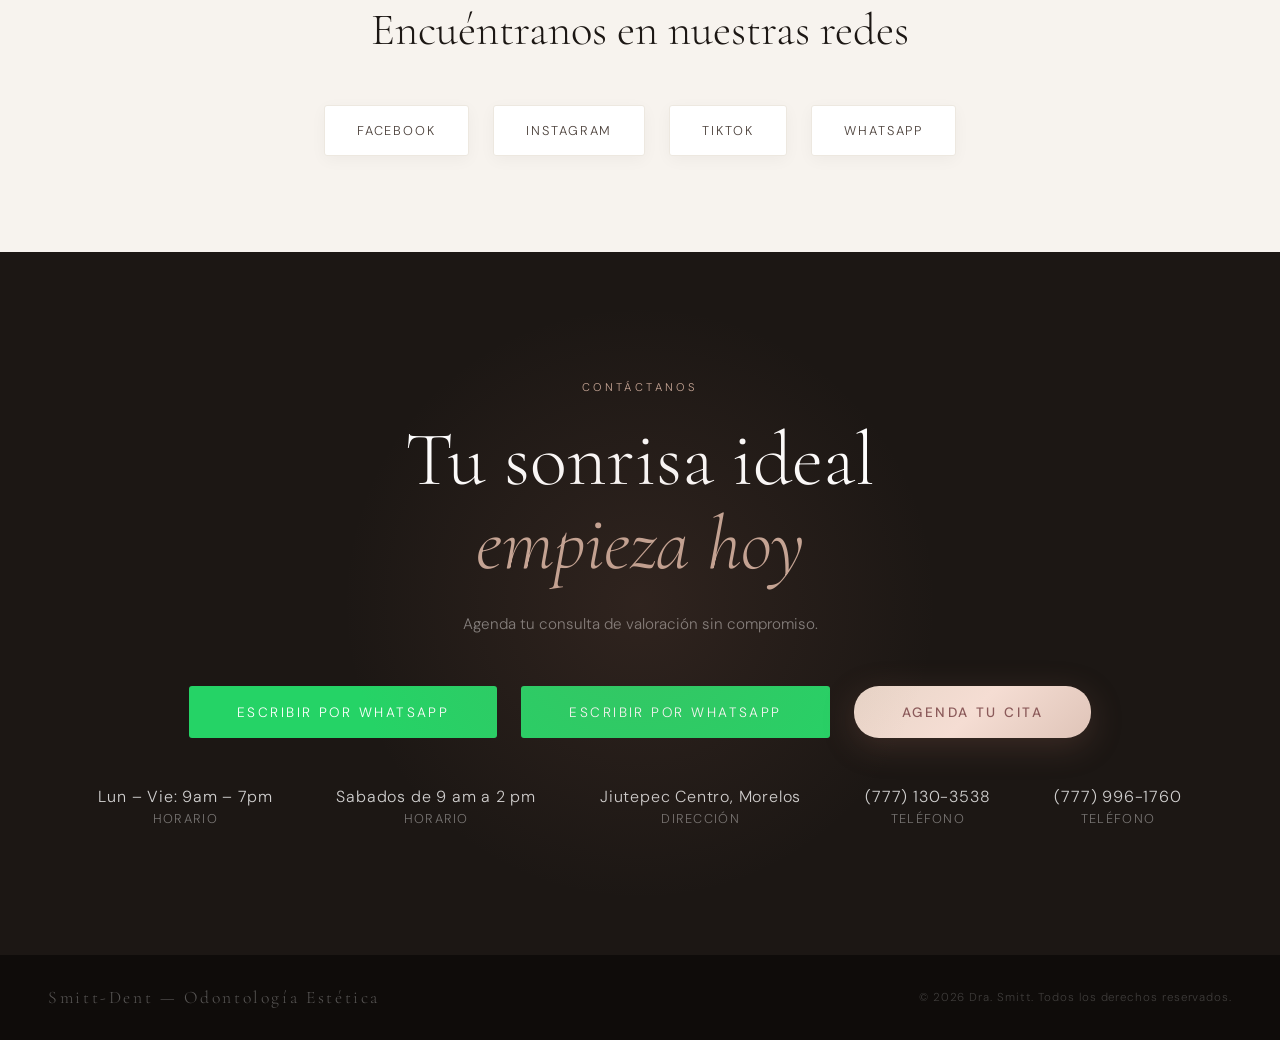
==== commit 8a3bc125: "Update index.html" ====
--- a/index.html
+++ b/index.html
@@ -3,10 +3,10 @@
 <head>
   <meta charset="UTF-8" />
   <meta name="viewport" content="width=device-width, initial-scale=1.0" />
-  
+
   <!-- SEO BÁSICO: Título y descripción optimizados con tu palabra clave -->
-  <title>Smitt-Dent | Odontología Estética y Restaurativa</title>
-  <meta name="description" content="En Smitt-Dent ofrecemos cuidado dental personalizado con tecnología de vanguardia. Especialistas en odontología estética, resinas, blanqueamiento e implantes." />
+  <title>Dentista Jiutepec Mor. Smitt-Dent</title>
+  <meta name="description" content="En Smitt-Dent ofrecemos cuidado dental personalizado con tecnología de vanguardia. Especialistas en odontología estética, resinas, blanqueamiento e implantes en Jiutepec, Morelos." />
   <meta name="robots" content="index, follow" />
   <link rel="canonical" href="https://agencymkgreco-max.github.io/Smitt-Dent/" />
 
@@ -54,10 +54,9 @@
     <div class="hero-overlay">
       <div class="hero-content">
         <p class="hero-tag">Odontología Estética &amp; Restaurativa</p>
-        <!-- SEO: El H1 debe incluir la palabra clave principal. Modificado manteniendo tus clases de estilo -->
         <h1 class="hero-title">
-          Smitt-Dent:<br/>
-          Tu sonrisa <em>merece lo mejor.</em>
+          Tu sonrisa<br/>
+          <em>merece lo mejor.</em>
         </h1>
         <p class="hero-sub">
           Cuidado dental personalizado con tecnología de vanguardia<br />
@@ -87,14 +86,16 @@
       <div>
         <p class="intro-label reveal">Sobre nosotras</p>
         <h2 class="intro-title reveal reveal-delay-1">
-          Más de media década<br />
+          Más de media decada<br />
           transformando <em>sonrisas</em>
         </h2>
         <p class="intro-body reveal reveal-delay-2">
-          La excelencia no tiene edad, pero sí origen. Nuestro equipo principal en <strong>Smitt-Dent</strong> está conformado por tres doctoras cuya trayectoria académica en las mejores universidades de la región respalda cada diagnóstico. Como profesionales jóvenes, han transformado la consulta dental tradicional en un espacio de innovación y confianza. 
+          La excelencia no tiene edad, pero sí origen. Nuestro equipo principal está conformado por tres doctoras cuya trayectoria académica en las mejores universidades
+          de la región respalda cada diagnóstico. Como profesionales jóvenes, han transformado la consulta dental tradicional en un espacio de innovación y confianza. 
         </p>
         <p class="intro-body reveal reveal-delay-2" style="margin-top:0.8rem;">
-          Ellas son el motor de nuestra atención personalizada, demostrando que el rigor clínico y un trato cercano pueden —y deben— ir de la mano.
+          Ellas son el motor de nuestra atención personalizada, 
+          demostrando que el rigor clínico y un trato cercano pueden —y deben— ir de la mano.
         </p>
         <p class="intro-signature reveal reveal-delay-3">— Smitt-Dent</p>
       </div>
@@ -115,10 +116,9 @@
   <!-- 01: Consulta -->
   <div class="service-card reveal clickable-card" data-full="img/consulta.jpeg">
     <div class="service-num">01</div>
-    <!-- SEO: Añadidos textos 'alt' descriptivos a los iconos/imágenes de servicios -->
     <div class="service-icon"><img src="img/consulta.jpeg" alt="Consulta dental general en Smitt-Dent"></div>
     <h3 class="service-name">Consulta General</h3>
-    <p class="service-desc">Valoración integral de tu salud bucal.<br><strong>El costo puede variar según tu condición</strong></p>
+    <p class="service-desc">Valoración integral de tu salud bucal.<br><strong>$200</strong></p>
     <span class="service-arrow">→</span>
   </div>
 
@@ -127,7 +127,7 @@
     <div class="service-num">02</div>
     <div class="service-icon"><img src="img/limpieza.jpeg" alt="Limpieza dental y profilaxis profesional"></div>
     <h3 class="service-name">Limpieza Dental</h3>
-    <p class="service-desc">Profilaxis profesional para eliminar sarro.<br><strong>El costo puede variar según tu condición</strong></p>
+    <p class="service-desc">Profilaxis profesional para eliminar sarro.<br><strong>$600 | 1 hr</strong></p>
     <span class="service-arrow">→</span>
   </div>
 
@@ -136,7 +136,7 @@
     <div class="service-num">03</div>
     <div class="service-icon"><img src="img/resinas.jpeg" alt="Restauración con resinas estéticas"></div>
     <h3 class="service-name">Resinas Estéticas</h3>
-    <p class="service-desc">Restauración dental del color de tu diente.<br><strong>El costo puede variar según tu condición</strong></p>
+    <p class="service-desc">Restauración dental del color de tu diente.<br><strong>$700 | 1 a 2 hrs</strong></p>
     <span class="service-arrow">→</span>
   </div>
 
@@ -145,7 +145,7 @@
     <div class="service-num">04</div>
     <div class="service-icon"><img src="img/Blanqueamiento.jpeg" alt="Blanqueamiento dental profesional"></div>
     <h3 class="service-name">Blanqueamiento</h3>
-    <p class="service-desc">Aclara el tono de tus dientes con resultados pro.<br><strong>El costo puede variar según tu condición</strong></p>
+    <p class="service-desc">Aclara el tono de tus dientes con resultados pro.<br><strong>$3,500 | 1 hr 30 min</strong></p>
     <span class="service-arrow">→</span>
   </div>
 
@@ -154,38 +154,237 @@
     <div class="service-num">05</div>
     <div class="service-icon"><img src="img/cirujia.jpeg" alt="Cirugía y extracciones de terceros molares"></div>
     <h3 class="service-name">Cirugía y Extracciones</h3>
-    <p class="service-desc">Simples, quirúrgicas y terceros molares.<br><strong>El costo puede variar según tu condición</strong></p>
-    <span class="service-arrow">→</span>
-  </div>
-
-  <!-- 06: Implantes -->
+    <p class="service-desc">Simples, quirúrgicas y terceros molares.<br><strong>Desde $700</strong></p>
+    <span class="service-arrow">→</span>
+  </div>
+
+  <!-- 06: Implantes (Coronas) -->
   <div class="service-card reveal reveal-delay-2 clickable-card" data-full="img/coronas.jpeg">
     <div class="service-num">06</div>
     <div class="service-icon"><img src="img/coronas.jpeg" alt="Implante dental con corona permanente"></div>
     <h3 class="service-name">Implante con Corona</h3>
-    <p class="service-desc">Restauración permanente para dientes perdidos.<br><strong>El costo puede variar según tu condición</strong></p>
-    <span class="service-arrow">→</span>
-  </div>
-
-  <!-- 07: Injertos -->
+    <p class="service-desc">Restauración permanente para dientes perdidos.<br><strong>$25,000</strong></p>
+    <span class="service-arrow">→</span>
+  </div>
+
+  <!-- 07: Injertos (Cerómero) -->
   <div class="service-card reveal clickable-card" data-full="img/ceromero.jpeg">
     <div class="service-num">07</div>
     <div class="service-icon"><img src="img/ceromero.jpeg" alt="Injertos óseos y regeneración avanzada"></div>
     <h3 class="service-name">Injertos y Regeneración</h3>
-    <p class="service-desc">Preservación ósea y cirugía avanzada.<br><strong>El costo puede variar según tu condición</strong></p>
-    <span class="service-arrow">→</span>
-  </div>
-
-  <!-- 08: Incrustación -->
+    <p class="service-desc">Preservación ósea y cirugía avanzada.<br><strong>Desde $2,000</strong></p>
+    <span class="service-arrow">→</span>
+  </div>
+
+  <!-- 08: Incrustación (Coronas) -->
   <div class="service-card reveal reveal-delay-1 clickable-card" data-full="img/coronas.jpeg">
     <div class="service-num">08</div>
     <div class="service-icon"><img src="img/coronas.jpeg" alt="Incrustación de cerómero dental de alta durabilidad"></div>
     <h3 class="service-name">Incrustación Cerómero</h3>
-    <p class="service-desc">Restauración indirecta de alta durabilidad.<br><strong>El costo puede variar según tu condición</strong></p>
+    <p class="service-desc">Restauración indirecta de alta durabilidad.<br><strong>$3,500</strong></p>
     <span class="service-arrow">→</span>
   </div>
 </div>
 
   <!-- GALERÍA -->
   <section class="section-gallery" id="galeria">
-  <div class="gallery-hea">
+  <div class="gallery-head reveal">
+    <p class="section-label">Resultados</p>
+    <h2>Sonrisas que <em>hablan por sí solas</em></h2>
+  </div>
+
+  <div class="gallery-grid">
+    <!-- 01: Imagen grande (Doble altura) -->
+    <div class="gallery-item large reveal"> 
+      <img src="img/sonrisota.jpeg" alt="Resultado de tratamiento dental destacado" />
+      <div class="gallery-overlay">
+        <span>Caso destacado</span>
+      </div>
+    </div>
+
+    <!-- 02: Imagen Superior Derecha -->
+    <div class="gallery-item reveal reveal-delay-1">
+      <img src="img/sonrisa.jpeg" alt="Blanqueamiento dental" />
+      <div class="gallery-overlay">
+        <span>Blanqueamiento</span>
+      </div>
+    </div>
+
+    <!-- 03: Imagen Inferior Derecha -->
+    <div class="gallery-item reveal reveal-delay-2">
+      <img src="img/sonrisa1.jpeg" alt="Carillas dentales" />
+      <div class="gallery-overlay">
+        <span>Carillas</span>
+      </div>
+    </div>
+
+    <!-- 04: Imagen Superior Extrema -->
+    <div class="gallery-item reveal reveal-delay-1">
+      <img src="img/sonrisa2.jpeg" alt="Ortodoncia personalizada" />
+      <div class="gallery-overlay">
+        <span>Ortodoncia</span>
+      </div>
+    </div>
+
+    <!-- 05: Imagen Inferior Extrema -->
+    <div class="gallery-item reveal reveal-delay-2">
+      <img src="img/sonrix.jpeg" alt="Implante dental" />
+      <div class="gallery-overlay">
+        <span>Implante</span>
+      </div>
+    </div>
+  </div>
+</section>
+
+  <!-- TESTIMONIOS -->
+  <section class="section-reviews">
+    <div class="reviews-inner">
+      <div class="reviews-head reveal">
+        <p class="section-label">Testimonios</p>
+        <h2>Lo que dicen nuestros pacientes</h2>
+      </div>
+      <div class="reviews-grid">
+        <div class="review-card reveal">
+          <div class="review-stars">★★★★★</div>
+          <p class="review-text">"La Dra. Smitt cambió mi vida. Llevaba años sin sonreír con confianza."</p>
+          <p class="review-author">— María G.</p>
+        </div>
+        <div class="review-card reveal reveal-delay-1">
+          <div class="review-stars">★★★★★</div>
+          <p class="review-text">"Fui con miedo al dentista como siempre, y salí completamente tranquilo."</p>
+          <p class="review-author">— Carlos R.</p>
+        </div>
+        <div class="review-card reveal reveal-delay-2">
+          <div class="review-stars">★★★★★</div>
+          <p class="review-text">"Mis carillas quedaron perfectas. Superó mis expectativas."</p>
+          <p class="review-author">— Sofía M.</p>
+        </div>
+      </div>
+    </div>
+  </section>
+
+  <!-- SOCIAL -->
+  <section class="section-social">
+    <p class="social-label reveal">Síguenos</p>
+    <h2 class="social-title reveal reveal-delay-1">Encuéntranos en nuestras redes</h2>
+    <div class="social-links">
+      <a href="https://www.facebook.com/profile.php?id=61573773312600&locale=es_LA" class="social-btn fb reveal" target="_blank">Facebook</a>
+      <a href="https://www.instagram.com/smitt_dent/" class="social-btn ig reveal reveal-delay-1" target="_blank">Instagram</a>
+      <a href="https://www.tiktok.com/@smittdent" class="social-btn tt reveal reveal-delay-2" target="_blank">TikTok</a>
+      <a href="https://wa.me/527771303538" class="social-btn wa reveal reveal-delay-3" target="_blank">WhatsApp</a>
+    </div>
+  </section>
+
+  <!-- CONTACTO -->
+  <section class="section-contact" id="contacto">
+    <p class="contact-label reveal">Contáctanos</p>
+    <h2 class="contact-title reveal reveal-delay-1">Tu sonrisa ideal<br /><em>empieza hoy</em></h2>
+    <p class="contact-sub reveal reveal-delay-2">Agenda tu consulta de valoración sin compromiso.</p>
+    <div class="contact-actions reveal reveal-delay-3">
+      <a href="https://wa.me/527771303538" class="contact-wa">Escribir por WhatsApp</a>
+      <a href="https://wa.me/527779961760" class="contact-wa">Escribir por WhatsApp</a>
+      <a href="https://smitt-dent.vercel.app/agendar" class="contact-agenda">Agenda tu cita</a>
+    </div>
+    <div class="contact-info reveal reveal-delay-4">
+      <div class="contact-info-item"><strong>Lun – Vie: 9am – 7pm </strong>Horario</div>
+      <div class="contact-info-item"><strong>Sabados de 9 am a 2 pm</strong>Horario</div>
+      <div class="contact-info-item"><strong>Jiutepec Centro, Morelos</strong>Dirección</div>
+      <div class="contact-info-item"><strong>(777) 130-3538</strong>Teléfono</div>
+      <div class="contact-info-item"><strong>(777) 996-1760</strong>Teléfono</div>
+    </div>
+  </section>
+
+  <!-- Lightbox / Modal para servicios (se añadió para evitar errores JS) -->
+  <div id="imageModal" class="modal" style="display:none;">
+    <span class="close-modal" style="cursor:pointer;font-size:34px;position:absolute;right:16px;top:8px;">&times;</span>
+    <img class="modal-content" id="imgFull" src="" alt="" style="max-width:90%;max-height:80vh;display:block;margin:60px auto 20px auto;">
+    <div id="caption" style="text-align:center;color:#fff;margin-bottom:40px;"></div>
+  </div>
+
+  <footer>
+    <div class="footer-logo">Smitt-Dent — Odontología Estética</div>
+    <p class="footer-copy">© 2026 Dra. Smitt. Todos los derechos reservados.</p>
+  </footer>
+
+  <script>
+    // Código JS idéntico al original, con protecciones mínimas si algún elemento falta
+    const cursorRing = document.querySelector('.cursor-ring');
+    const cursorDot = document.querySelector('.cursor-dot');
+    if (cursorRing && cursorDot) {
+      document.addEventListener('mousemove', e => {
+        cursorRing.style.left = e.clientX + 'px';
+        cursorRing.style.top = e.clientY + 'px';
+        cursorDot.style.left = e.clientX + 'px';
+        cursorDot.style.top = e.clientY + 'px';
+      });
+    }
+
+    document.querySelectorAll('a, button').forEach(el => {
+      el.addEventListener('mouseenter', () => {
+        const ring = document.querySelector('.cursor-ring');
+        if (ring) { ring.style.width = '56px'; ring.style.height = '56px'; }
+      });
+      el.addEventListener('mouseleave', () => {
+        const ring = document.querySelector('.cursor-ring');
+        if (ring) { ring.style.width = '36px'; ring.style.height = '36px'; }
+      });
+    });
+
+    const navbar = document.getElementById('navbar');
+    window.addEventListener('scroll', () => {
+      if (navbar) navbar.classList.toggle('scrolled', window.scrollY > 60);
+    });
+
+    const reveals = document.querySelectorAll('.reveal');
+    if ('IntersectionObserver' in window && reveals.length) {
+      const observer = new IntersectionObserver((entries) => {
+        entries.forEach(entry => {
+          if (entry.isIntersecting) {
+            entry.target.classList.add('visible');
+            observer.unobserve(entry.target);
+          }
+        });
+      }, { threshold: 0.12, rootMargin: '0px 0px -40px 0px' });
+      reveals.forEach(el => observer.observe(el));
+    } else {
+      // Fallback: marcar visibles
+      reveals.forEach(el => el.classList.add('visible'));
+    }
+
+    const heroContent = document.querySelector('.hero-content');
+    window.addEventListener('scroll', () => {
+      const scrolled = window.scrollY;
+      if (scrolled < window.innerHeight && heroContent) {
+        heroContent.style.transform = `translateY(${scrolled * 0.25}px)`;
+        heroContent.style.opacity = 1 - scrolled / (window.innerHeight * 0.8);
+      }
+    });
+
+    // Lógica del Lightbox para Servicios
+    const modal = document.getElementById("imageModal");
+    const modalImg = document.getElementById("imgFull");
+    const captionText = document.getElementById("caption");
+    const closeModal = document.querySelector(".close-modal");
+
+    document.querySelectorAll('.clickable-card').forEach(card => {
+      card.addEventListener('click', function() {
+        if (!modal || !modalImg) return;
+        modal.style.display = "block";
+        modalImg.src = this.getAttribute('data-full') || '';
+        // Usamos el nombre del servicio como pie de foto
+        const nameEl = this.querySelector('.service-name');
+        captionText.innerHTML = nameEl ? nameEl.innerHTML : '';
+      });
+    });
+
+    if (closeModal) {
+      closeModal.onclick = () => { if (modal) modal.style.display = "none"; }
+    }
+
+    // Cerrar al darle click fuera de la imagen
+    window.onclick = (event) => {
+      if (event.target == modal) { if (modal) modal.style.display = "none"; }
+    }
+  </script>
+</body>
+</html>
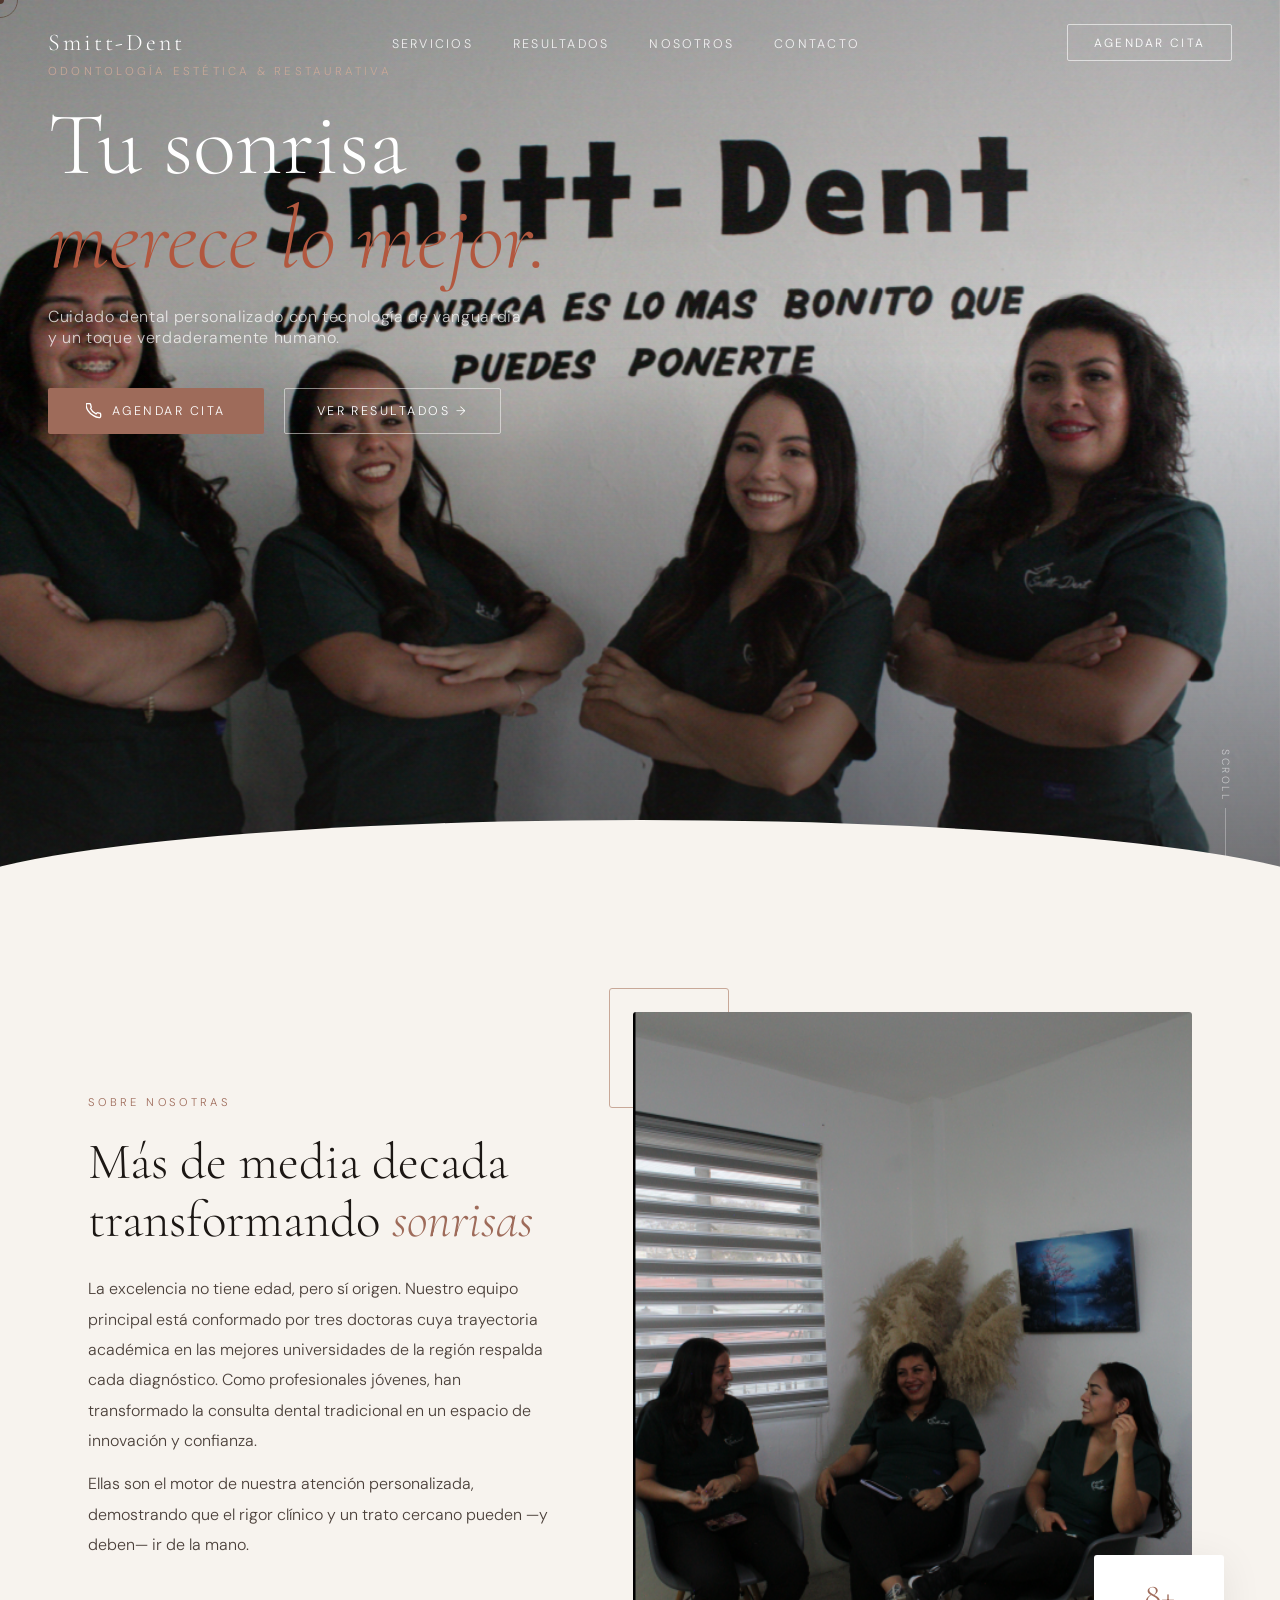
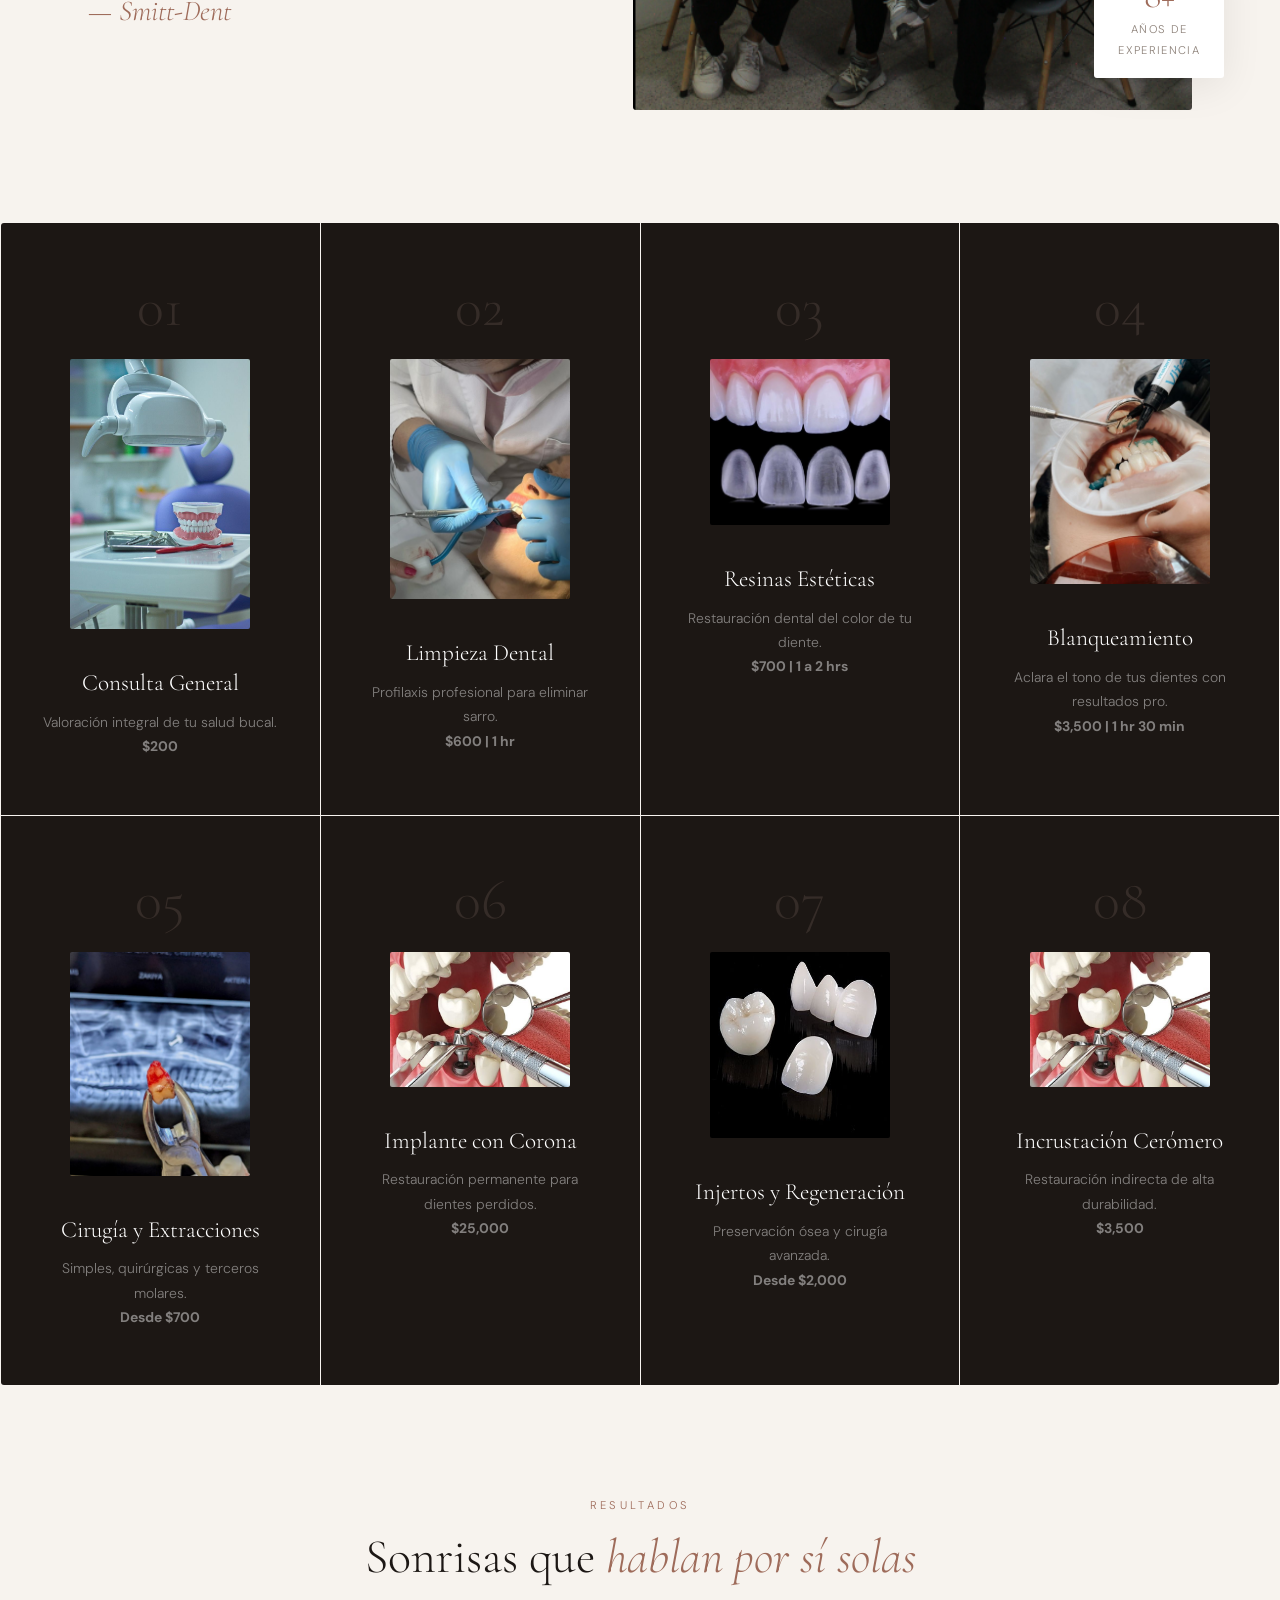
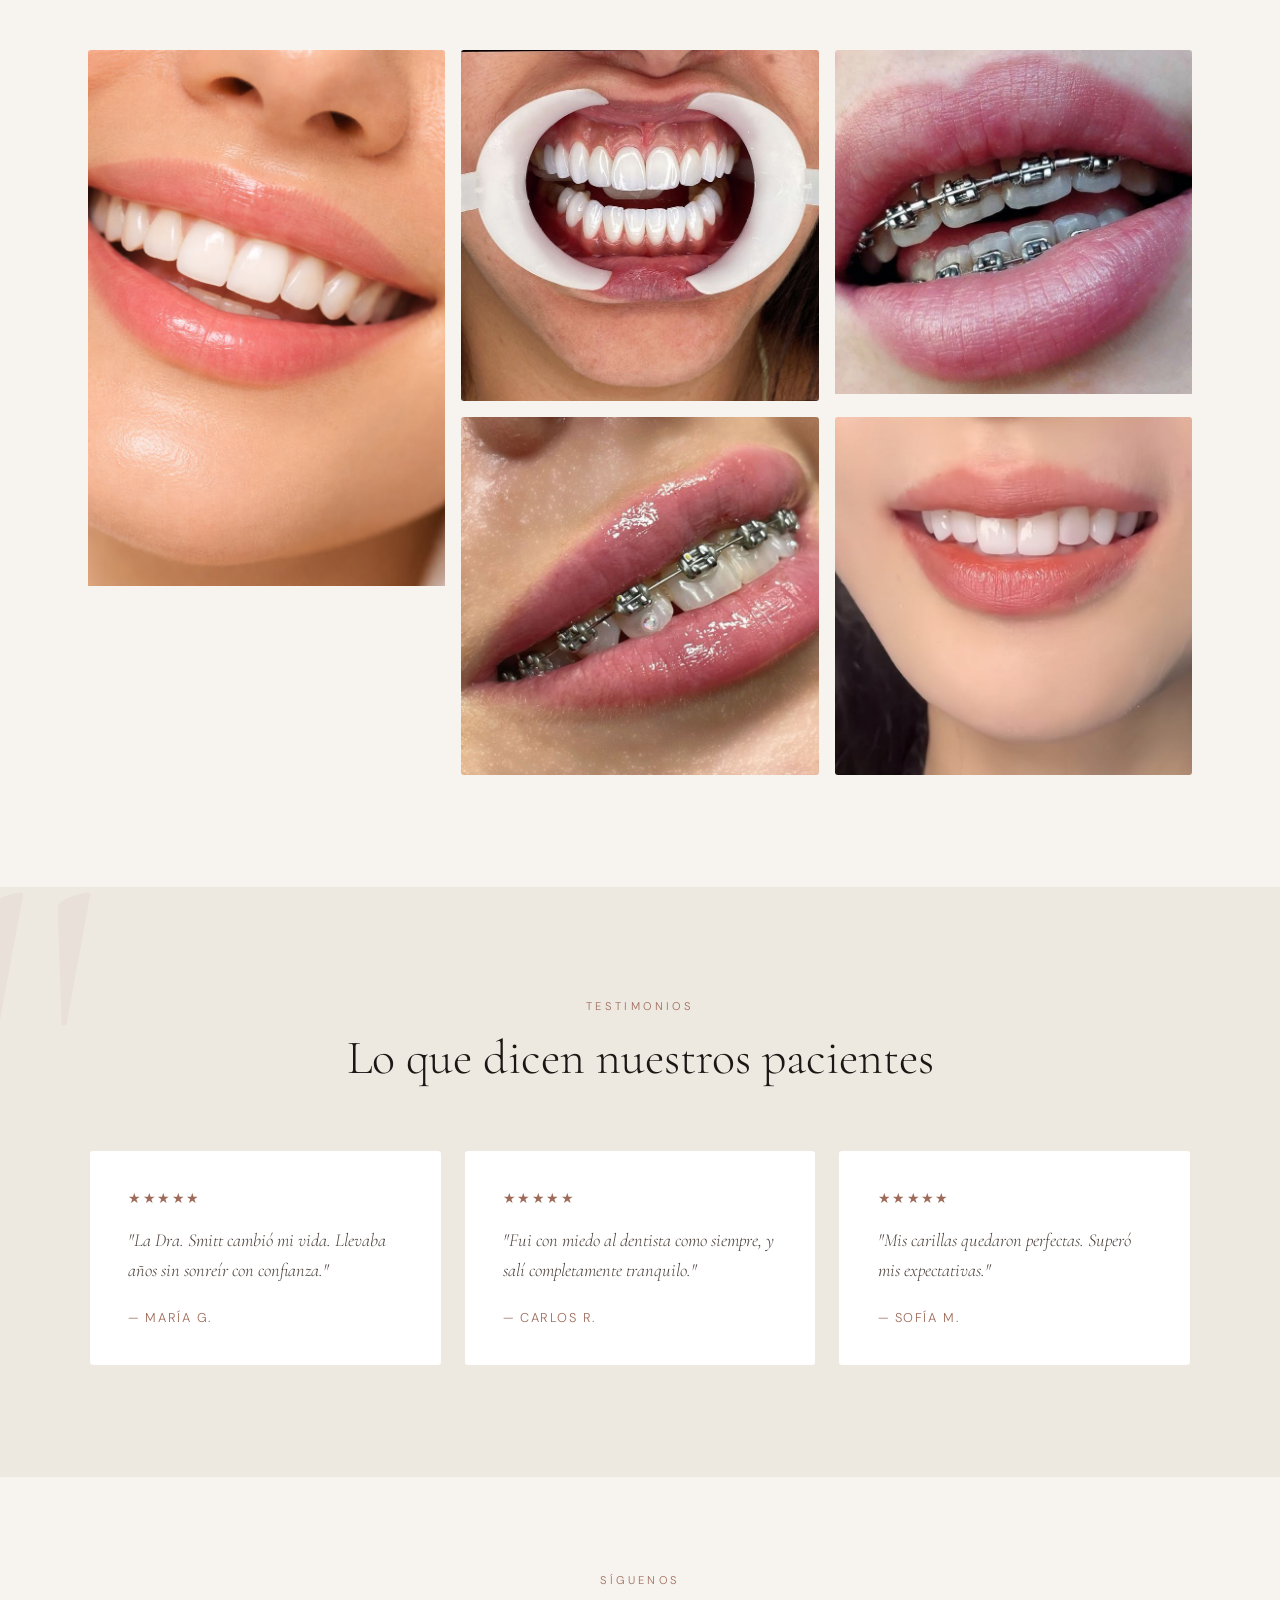
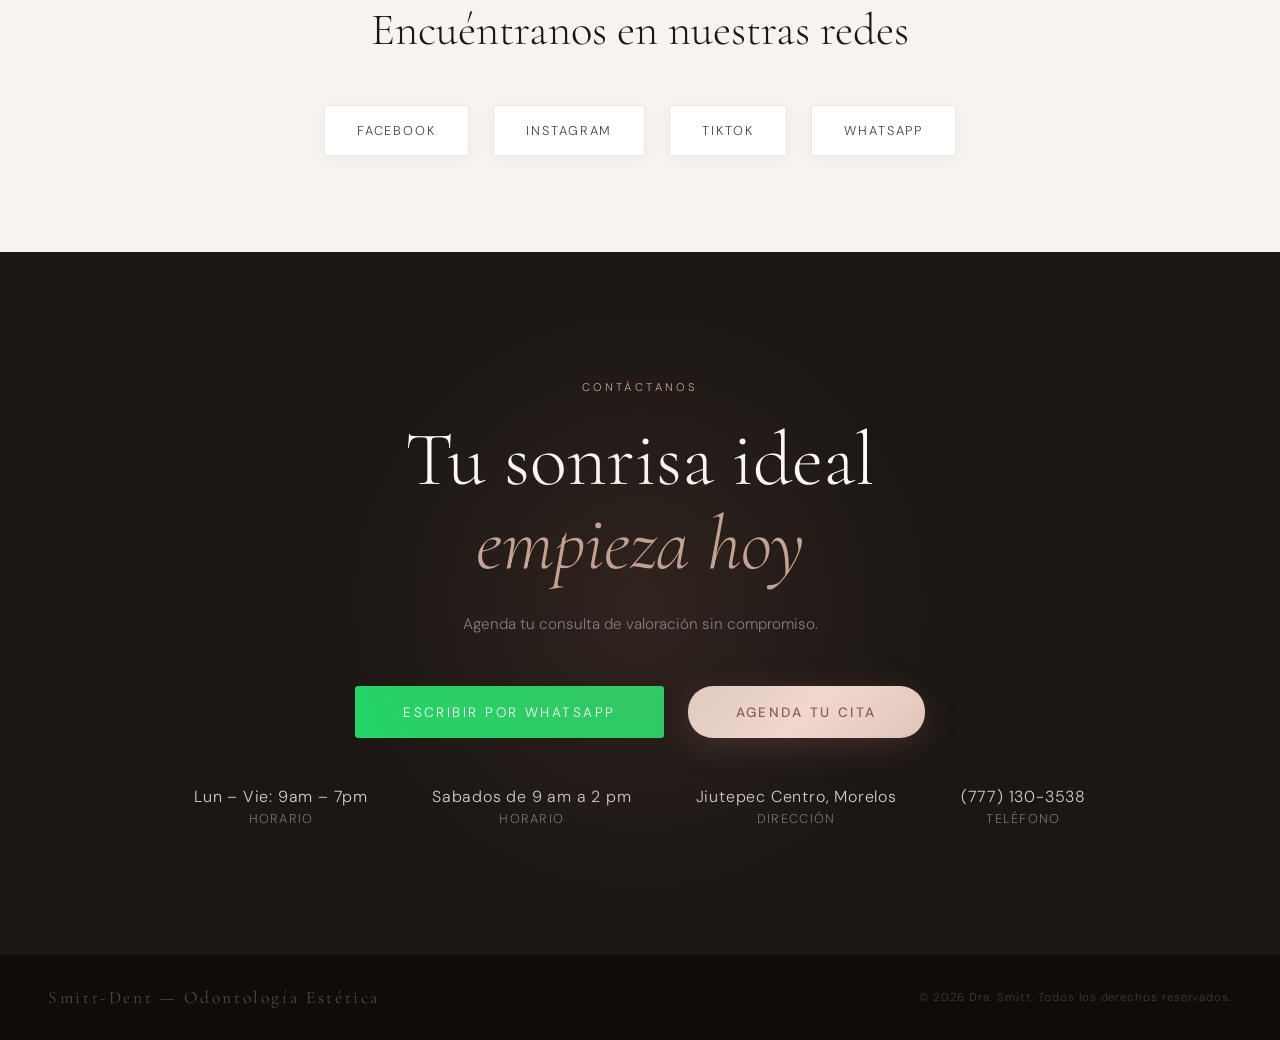
==== commit 56dfc79b: "Update index.html" ====
--- a/index.html
+++ b/index.html
@@ -282,7 +282,6 @@
     <p class="contact-sub reveal reveal-delay-2">Agenda tu consulta de valoración sin compromiso.</p>
     <div class="contact-actions reveal reveal-delay-3">
       <a href="https://wa.me/527771303538" class="contact-wa">Escribir por WhatsApp</a>
-      <a href="https://wa.me/527779961760" class="contact-wa">Escribir por WhatsApp</a>
       <a href="https://smitt-dent.vercel.app/agendar" class="contact-agenda">Agenda tu cita</a>
     </div>
     <div class="contact-info reveal reveal-delay-4">
@@ -290,7 +289,6 @@
       <div class="contact-info-item"><strong>Sabados de 9 am a 2 pm</strong>Horario</div>
       <div class="contact-info-item"><strong>Jiutepec Centro, Morelos</strong>Dirección</div>
       <div class="contact-info-item"><strong>(777) 130-3538</strong>Teléfono</div>
-      <div class="contact-info-item"><strong>(777) 996-1760</strong>Teléfono</div>
     </div>
   </section>
 
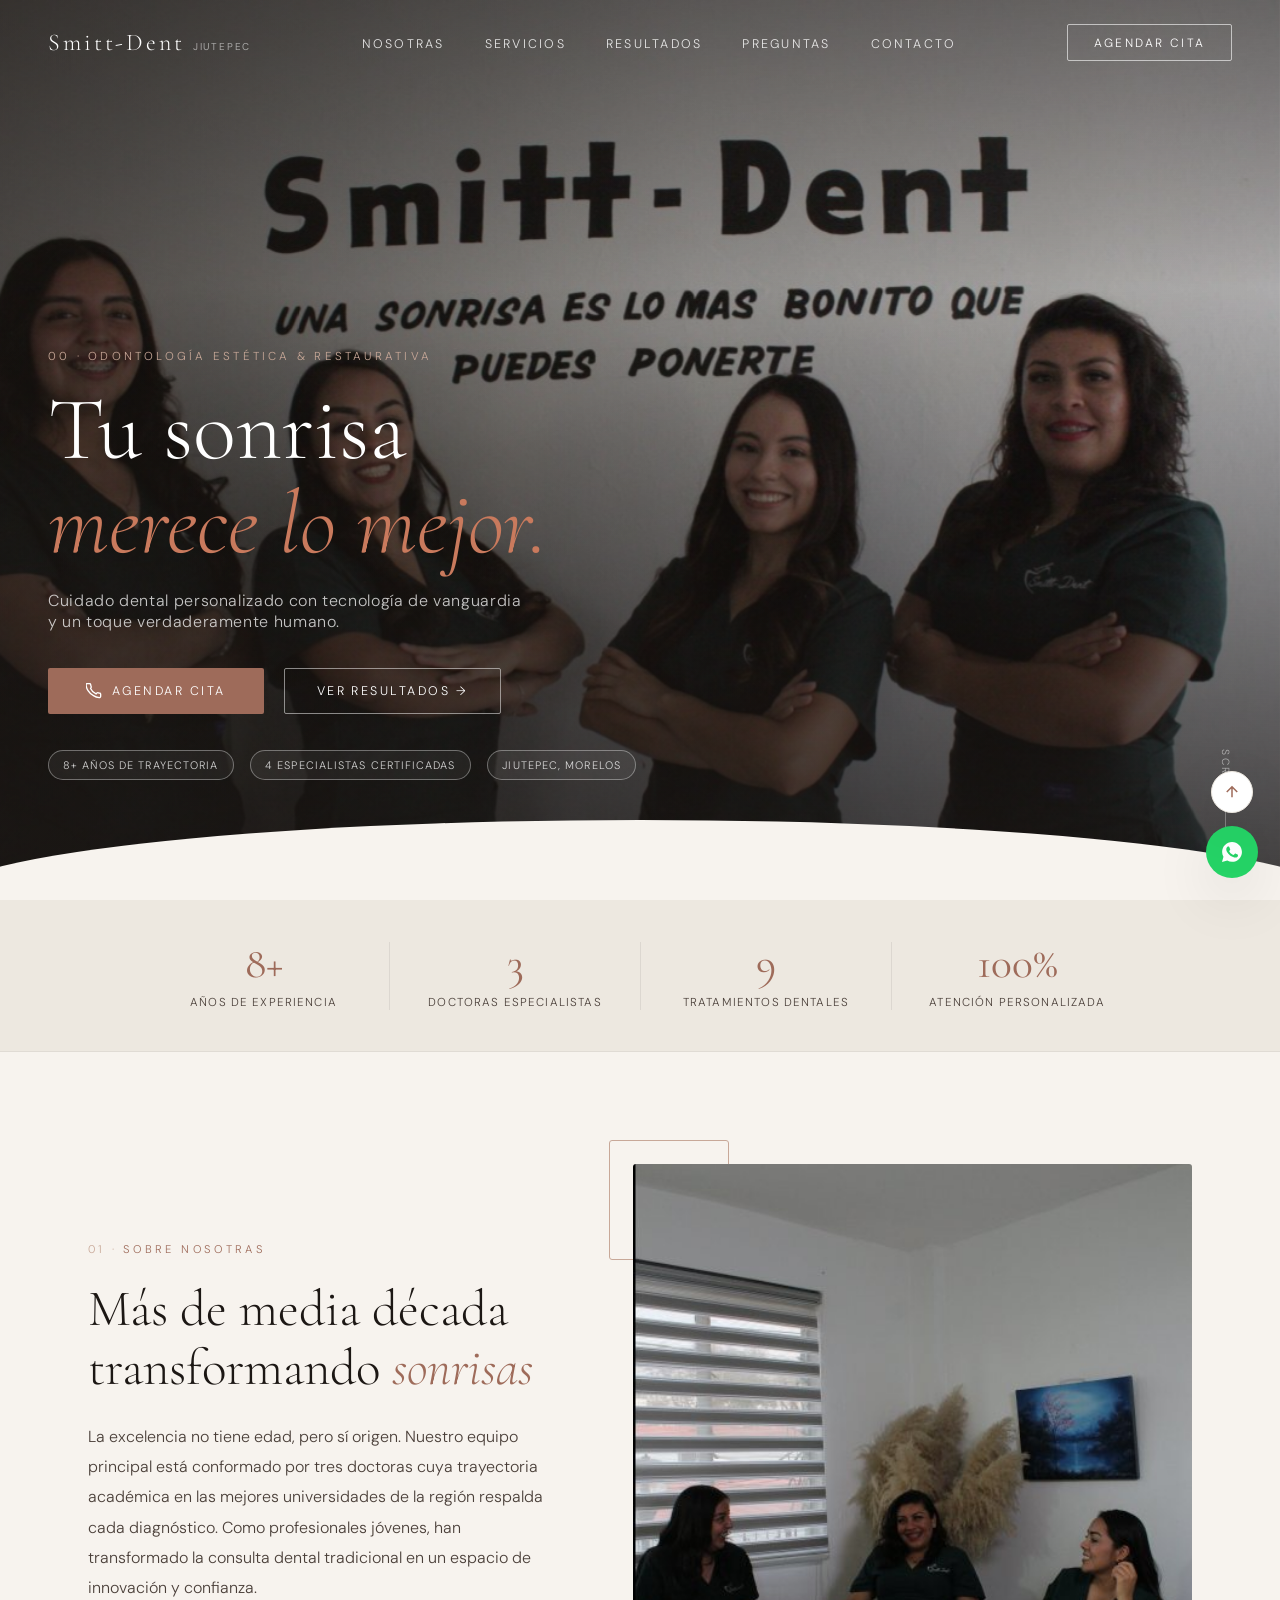
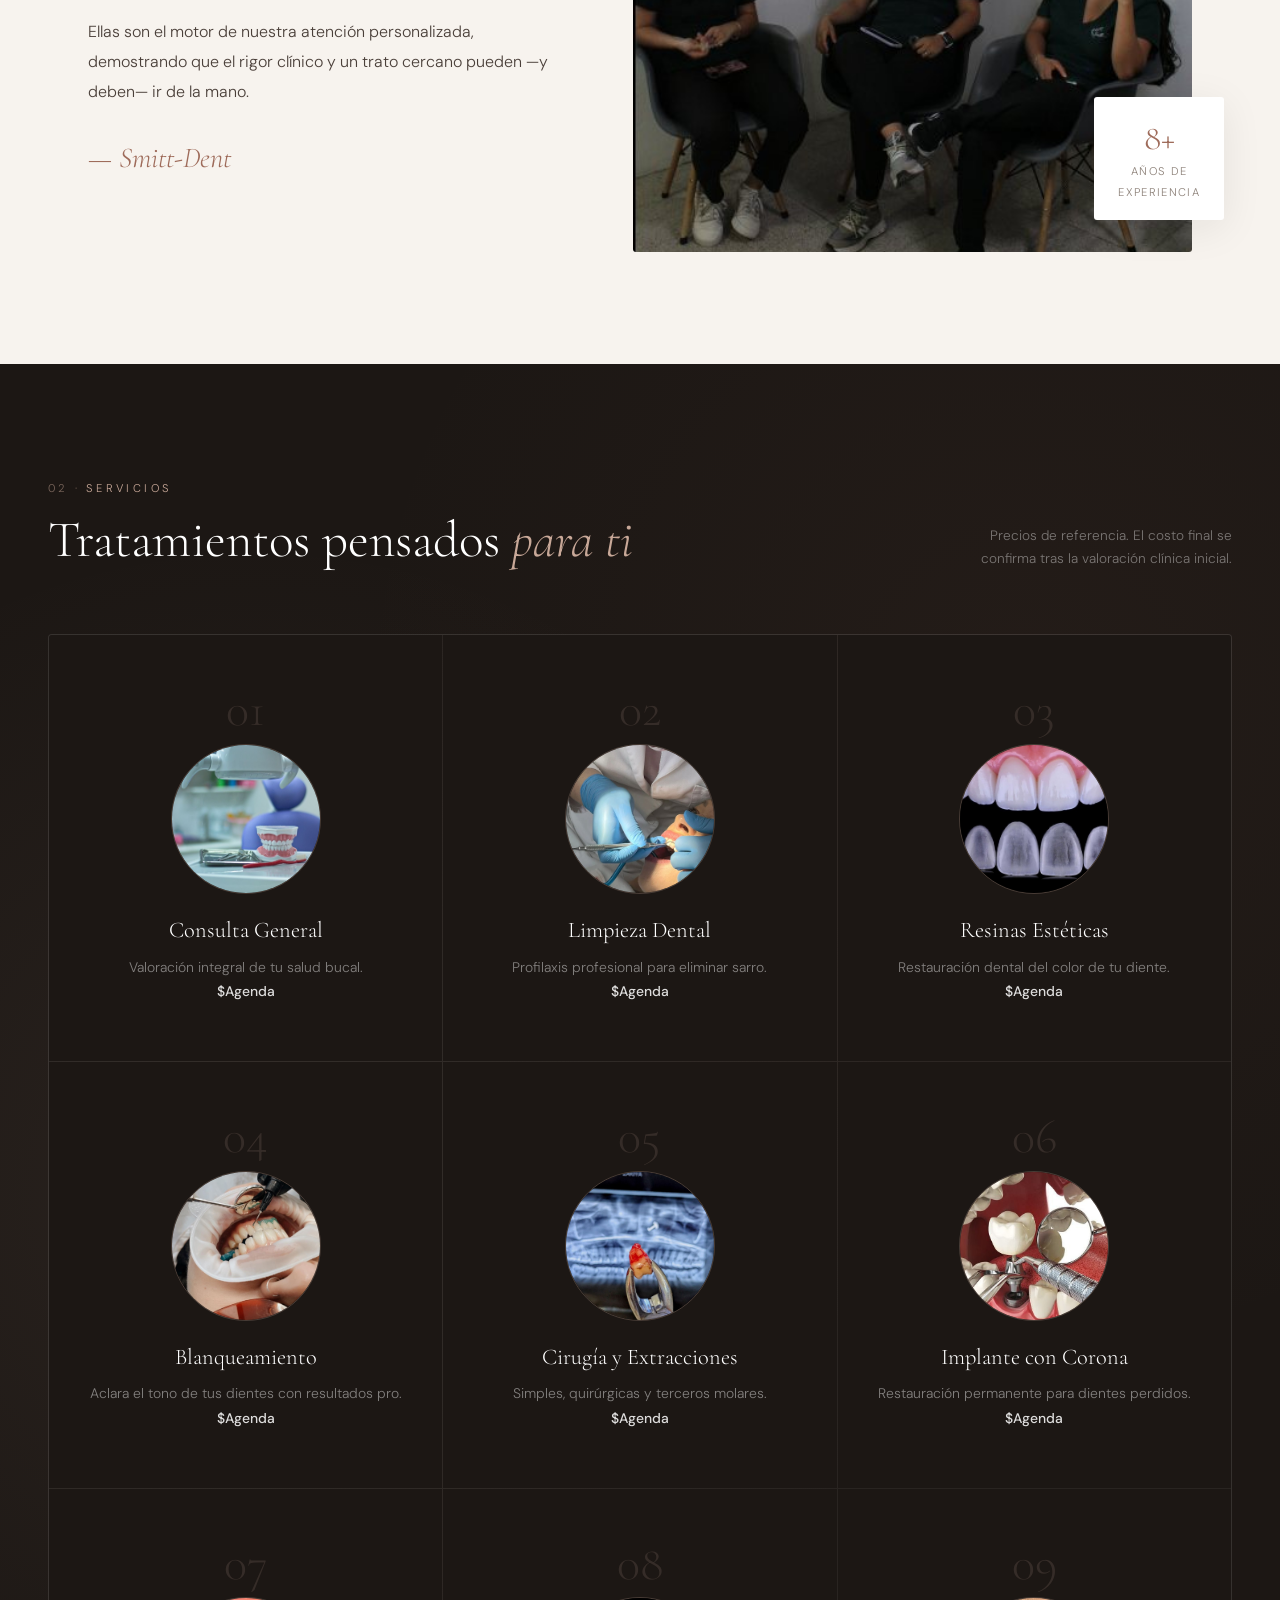
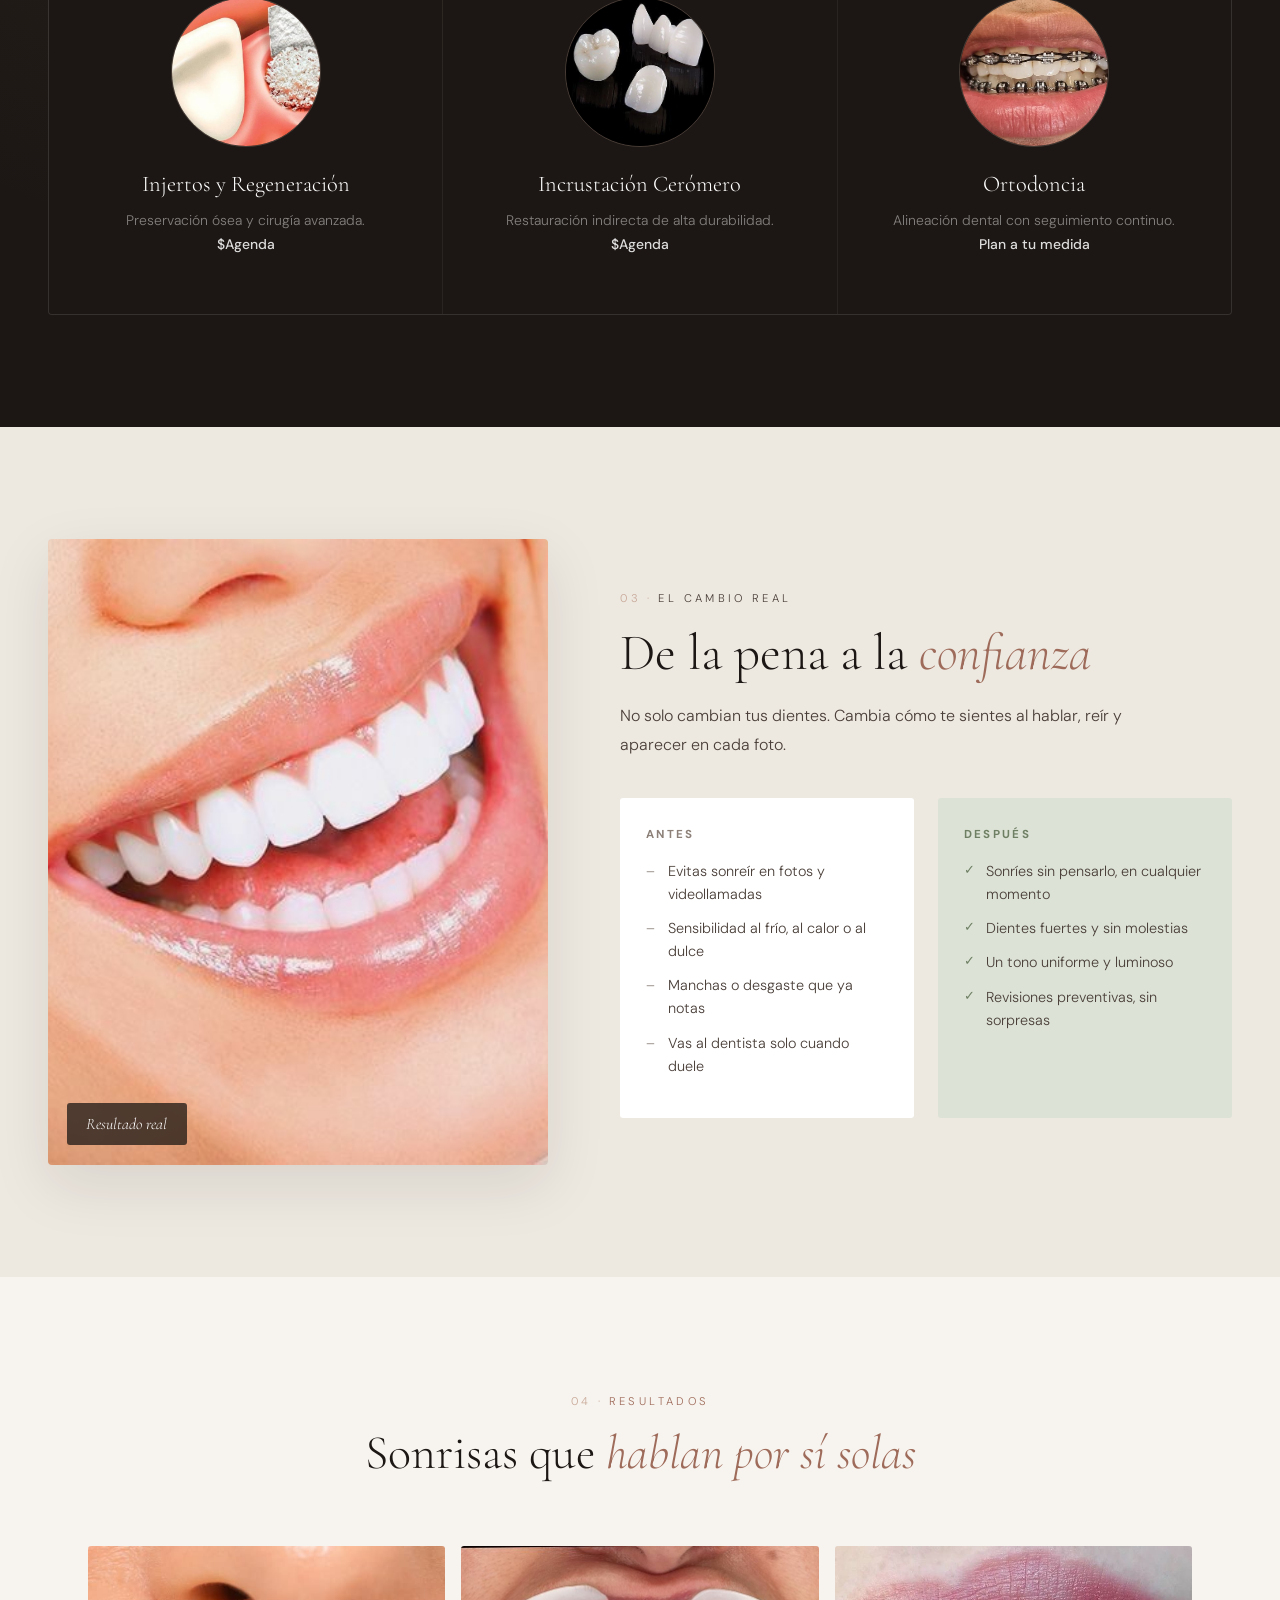
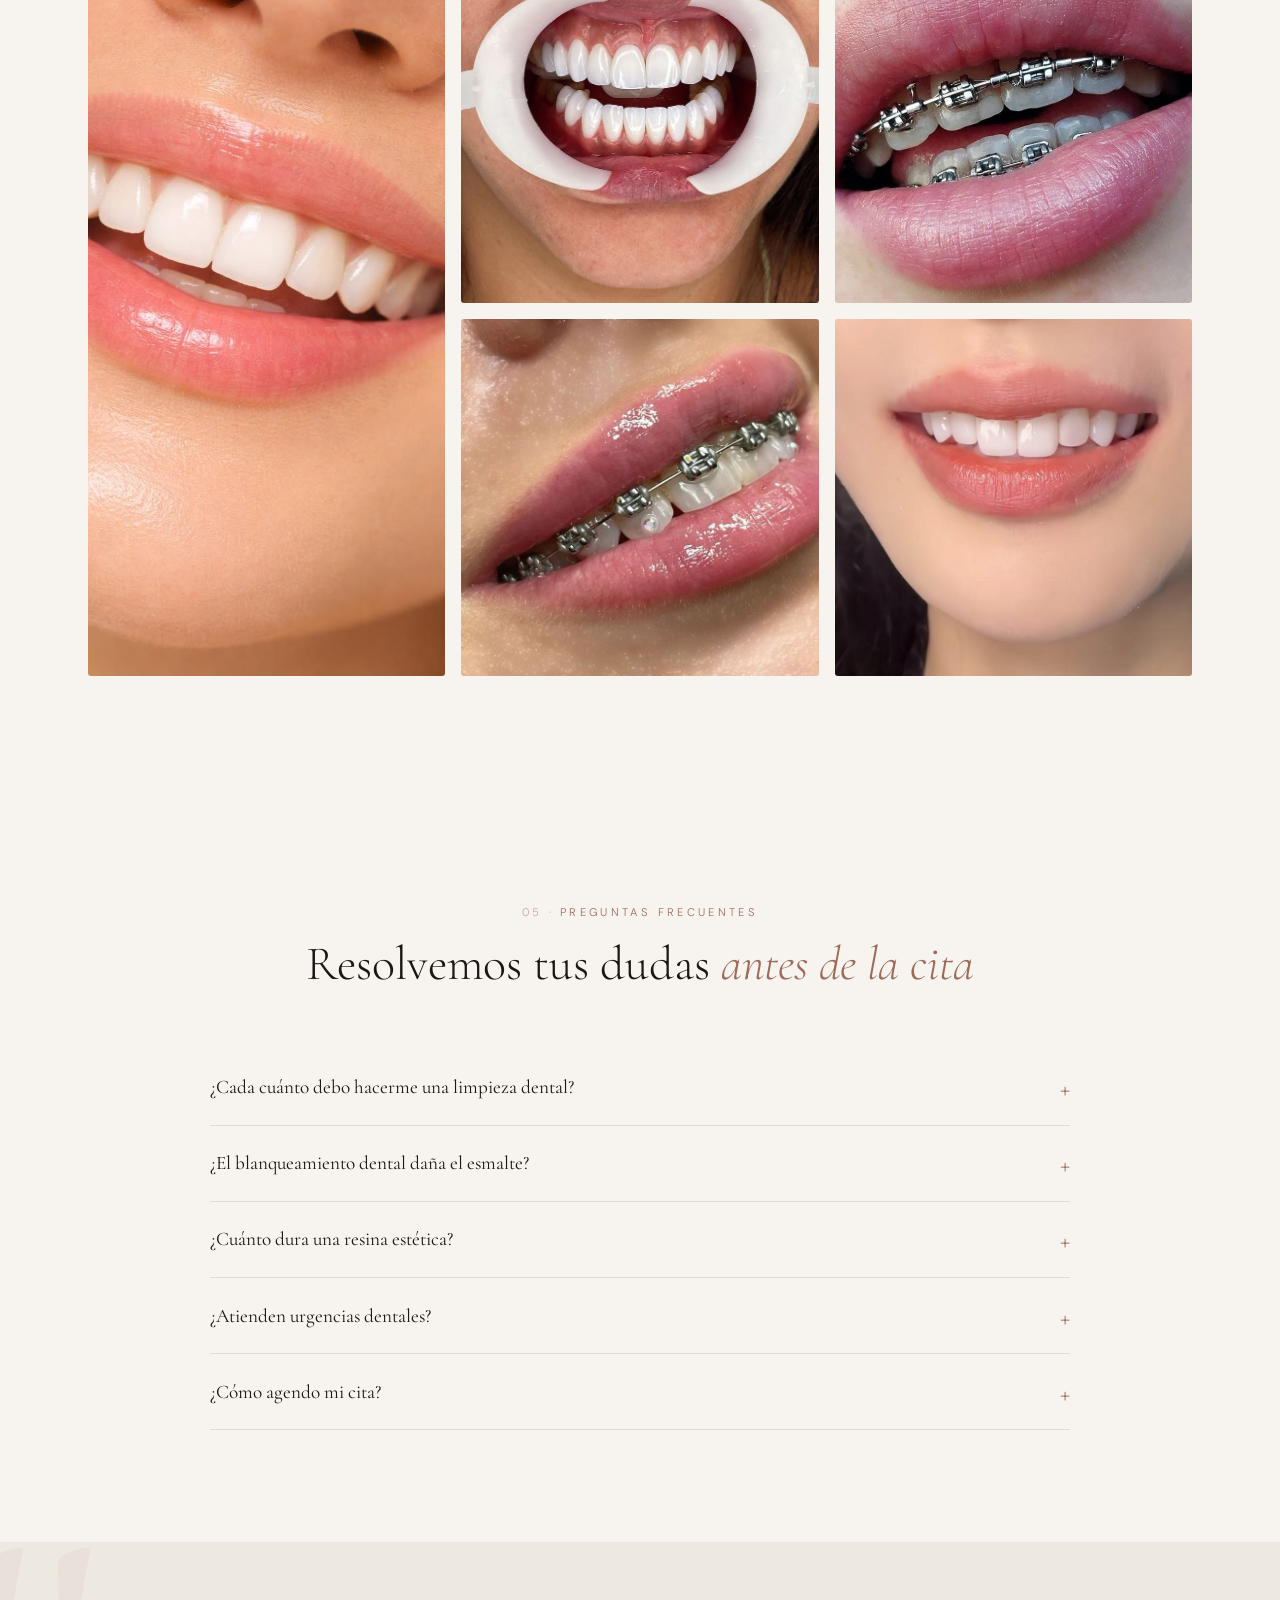
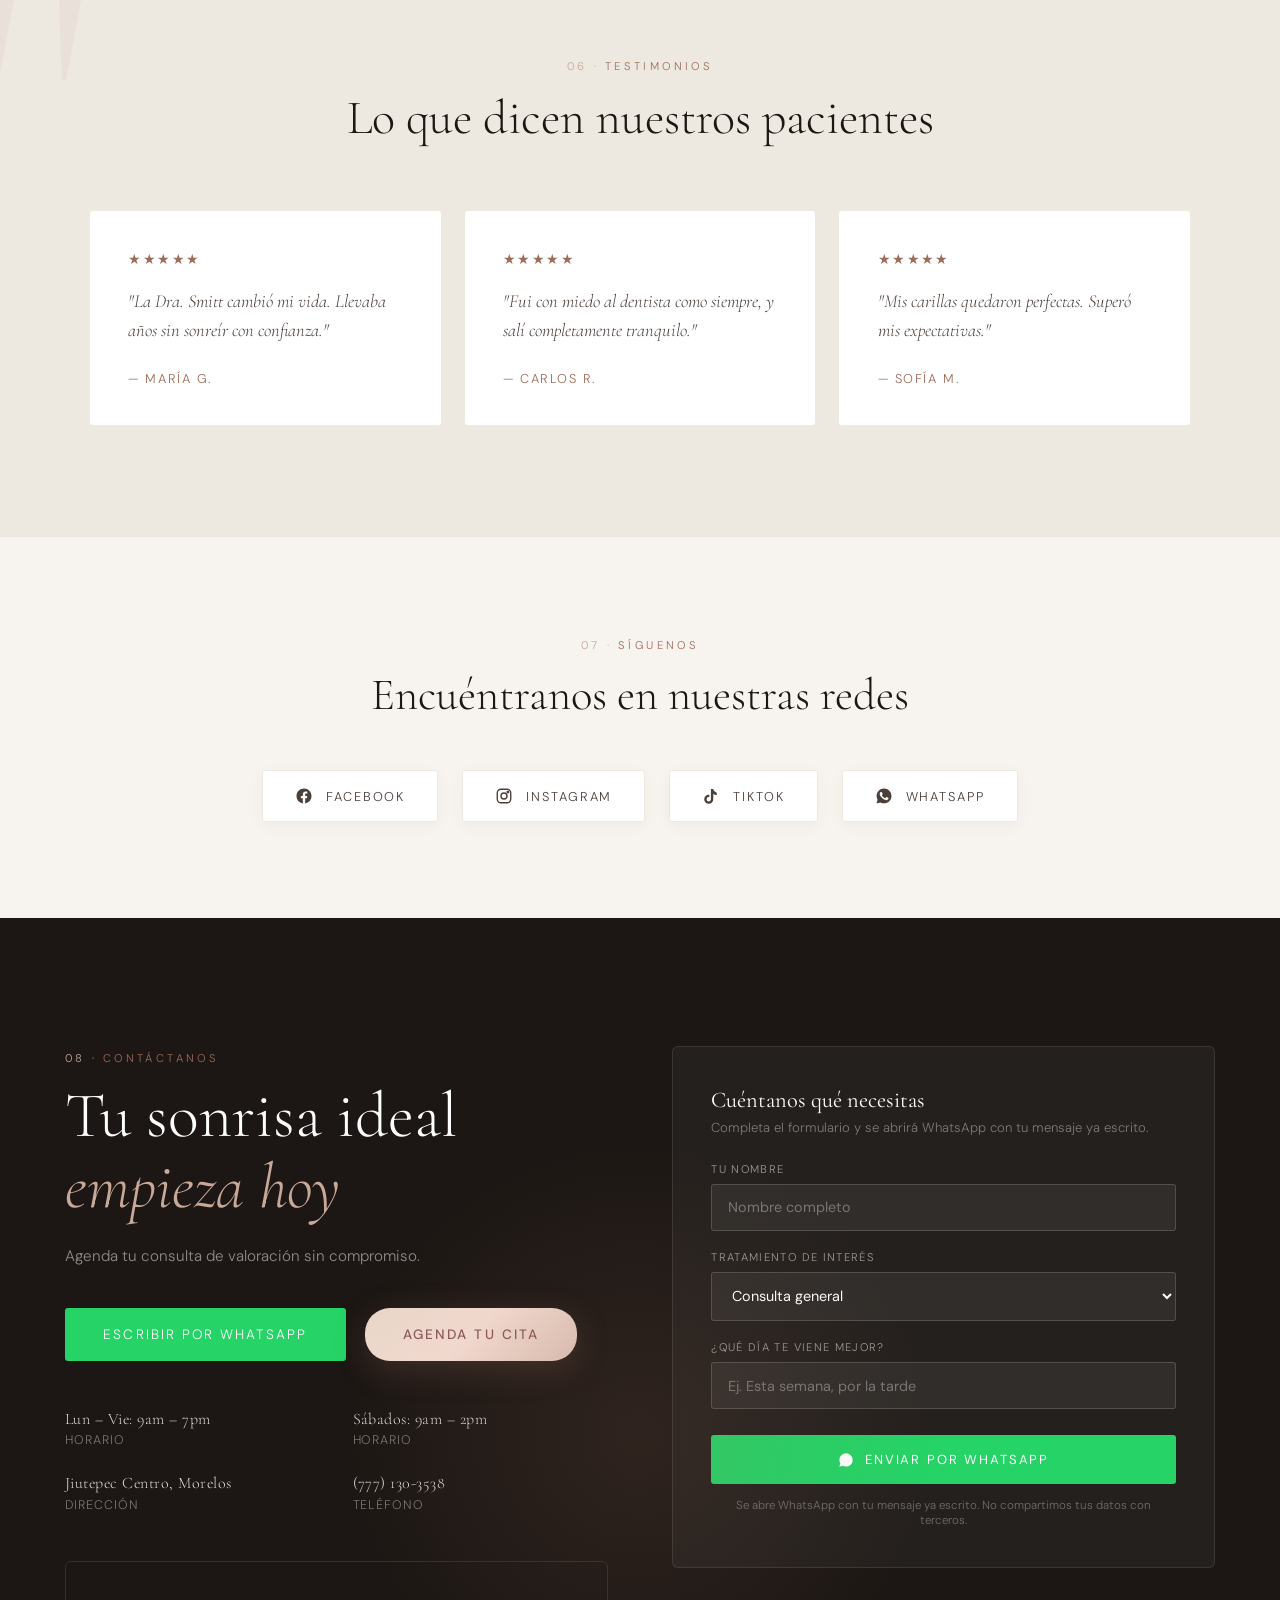
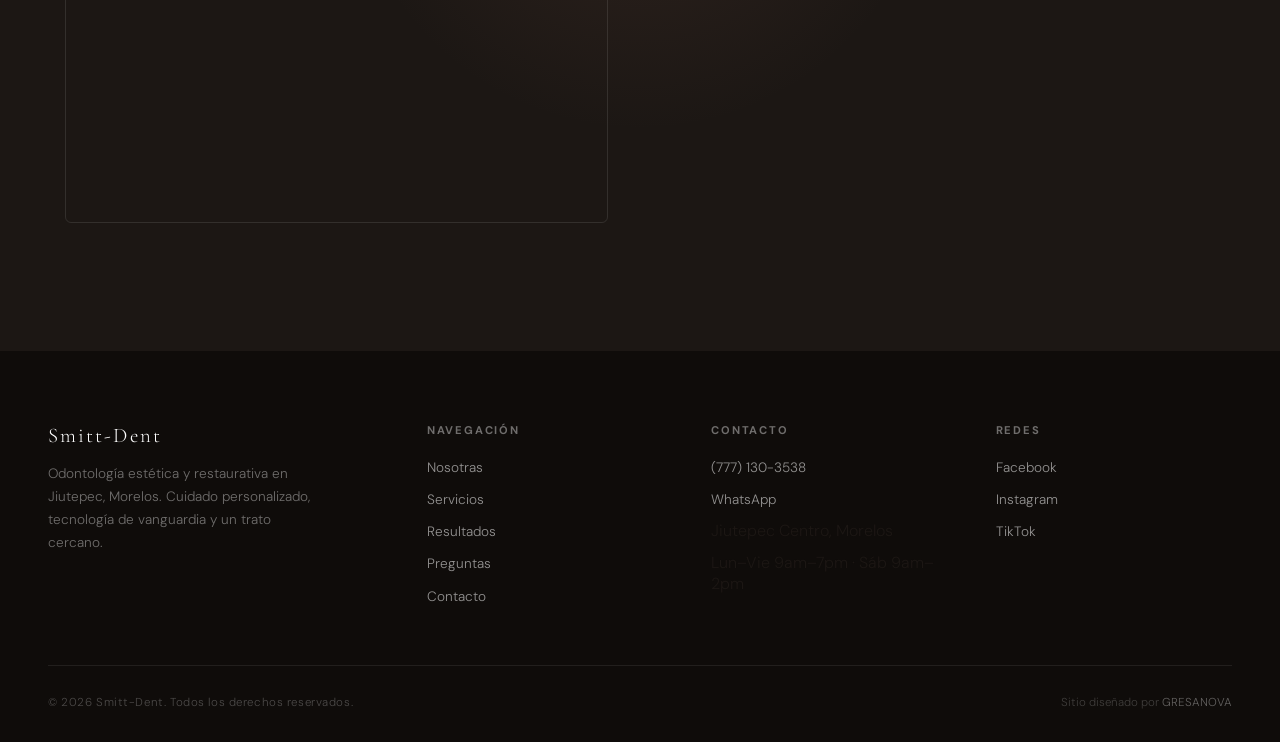
==== commit e9a737e7: "Add files via upload" ====
--- a/index.html
+++ b/index.html
@@ -1,59 +1,123 @@
 <!DOCTYPE html>
-<html lang="es">
+<html lang="es-MX">
 <head>
   <meta charset="UTF-8" />
   <meta name="viewport" content="width=device-width, initial-scale=1.0" />
-
-  <!-- SEO BÁSICO: Título y descripción optimizados con tu palabra clave -->
-  <title>Dentista Jiutepec Mor. Smitt-Dent</title>
-  <meta name="description" content="En Smitt-Dent ofrecemos cuidado dental personalizado con tecnología de vanguardia. Especialistas en odontología estética, resinas, blanqueamiento e implantes en Jiutepec, Morelos." />
+  <meta name="theme-color" content="#F7F3EE" />
+
+  <!-- SEO BÁSICO -->
+  <title>Dentista en Jiutepec, Morelos | Smitt-Dent — Odontología Estética</title>
+  <meta name="description" content="En Smitt-Dent ofrecemos cuidado dental personalizado con tecnología de vanguardia. Especialistas en odontología estética, resinas, blanqueamiento, ortodoncia e implantes en Jiutepec, Morelos." />
+  <meta name="keywords" content="dentista Jiutepec, odontología estética Morelos, blanqueamiento dental, implantes dentales, ortodoncia Jiutepec, Smitt-Dent" />
   <meta name="robots" content="index, follow" />
+  <meta name="author" content="Smitt-Dent" />
   <link rel="canonical" href="https://agencymkgreco-max.github.io/Smitt-Dent/" />
 
-  <!-- OPEN GRAPH: Optimización para cuando compartas tu link en WhatsApp, Facebook, etc. -->
+  <!-- OPEN GRAPH -->
   <meta property="og:type" content="website" />
+  <meta property="og:locale" content="es_MX" />
+  <meta property="og:site_name" content="Smitt-Dent" />
   <meta property="og:title" content="Smitt-Dent | Odontología Estética y Restaurativa" />
-  <meta property="og:description" content="Cuidado dental personalizado con tecnología de vanguardia y un toque verdaderamente humano." />
+  <meta property="og:description" content="Cuidado dental personalizado con tecnología de vanguardia y un toque verdaderamente humano. Jiutepec, Morelos." />
   <meta property="og:url" content="https://agencymkgreco-max.github.io/Smitt-Dent/" />
-  <meta property="og:image" content="Portada2.png" />
-
-  <link rel="icon" href="smitt(1).ico" type="image/x-icon" />
+  <meta property="og:image" content="https://agencymkgreco-max.github.io/Smitt-Dent/Portada2.jpg" />
+  <meta name="twitter:card" content="summary_large_image" />
+
+  <!-- ICONOS -->
+  <link rel="icon" href="favicon.ico" sizes="any" />
+  <link rel="icon" href="favicon-32x32.png" type="image/png" sizes="32x32" />
+  <link rel="icon" href="favicon-16x16.png" type="image/png" sizes="16x16" />
+  <link rel="apple-touch-icon" href="apple-touch-icon.png" />
+  <link rel="manifest" href="manifest.json" />
 
   <!-- FUENTES — Google Fonts -->
   <link rel="preconnect" href="https://fonts.googleapis.com" />
   <link rel="preconnect" href="https://fonts.gstatic.com" crossorigin />
   <link href="https://fonts.googleapis.com/css2?family=Cormorant+Garamond:ital,wght@0,300;0,400;0,600;1,300;1,400&family=DM+Sans:wght@300;400;500&display=swap" rel="stylesheet" />
 
-  <!-- Conexión al CSS externo -->
   <link rel="stylesheet" href="style.css">
+
+  <!-- DATOS ESTRUCTURADOS -->
+  <script type="application/ld+json">
+  {
+    "@context": "https://schema.org",
+    "@type": "Dentist",
+    "name": "Smitt-Dent",
+    "image": "https://agencymkgreco-max.github.io/Smitt-Dent/Portada2.jpg",
+    "url": "https://agencymkgreco-max.github.io/Smitt-Dent/",
+    "telephone": "+527771303538",
+    "priceRange": "$$",
+    "address": {
+      "@type": "PostalAddress",
+      "addressLocality": "Jiutepec",
+      "addressRegion": "Morelos",
+      "addressCountry": "MX"
+    },
+    "openingHoursSpecification": [
+      { "@type": "OpeningHoursSpecification", "dayOfWeek": ["Monday","Tuesday","Wednesday","Thursday","Friday"], "opens": "09:00", "closes": "19:00" },
+      { "@type": "OpeningHoursSpecification", "dayOfWeek": "Saturday", "opens": "09:00", "closes": "14:00" }
+    ],
+    "sameAs": [
+      "https://www.facebook.com/profile.php?id=61573773312600&locale=es_LA",
+      "https://www.instagram.com/smitt_dent/",
+      "https://www.tiktok.com/@smittdent"
+    ]
+  }
+  </script>
 </head>
 <body>
 
+  <a class="skip-link" href="#main">Saltar al contenido</a>
+
+  <!-- Barra de progreso de lectura -->
+  <div class="scroll-progress" id="scrollProgress"></div>
+
   <!-- Cursor personalizado -->
-  <div class="cursor">
+  <div class="cursor" aria-hidden="true">
     <div class="cursor-ring"></div>
     <div class="cursor-dot" style="position:absolute;top:0;left:0;"></div>
   </div>
 
   <!-- NAVEGACIÓN -->
-  <nav id="navbar">
-    <div class="nav-logo">Smitt-Dent</div>
+  <nav id="navbar" aria-label="Navegación principal">
+    <div class="nav-logo">Smitt-Dent <span class="nav-logo-sub">Jiutepec</span></div>
+
     <ul class="nav-links">
+      <li><a href="#nosotros">Nosotras</a></li>
       <li><a href="#servicios">Servicios</a></li>
       <li><a href="#galeria">Resultados</a></li>
-      <li><a href="#nosotros">Nosotros</a></li>
+      <li><a href="#faq">Preguntas</a></li>
       <li><a href="#contacto">Contacto</a></li>
     </ul>
-    <a href="#contacto" class="nav-cta">Agendar cita</a>
+
+    <div class="nav-right">
+      <a href="#contacto" class="nav-cta">Agendar cita</a>
+      <button class="nav-burger" id="navBurger" aria-label="Abrir menú de navegación" aria-expanded="false" aria-controls="navMobilePanel">
+        <span></span><span></span><span></span>
+      </button>
+    </div>
+
   </nav>
+
+  <!-- Panel móvil fuera de <nav>: backdrop-filter crea un bloque contenedor
+       que rompería el position:fixed de este panel si fuera descendiente. -->
+  <div class="nav-mobile-panel" id="navMobilePanel">
+    <a href="#nosotros">Nosotras</a>
+    <a href="#servicios">Servicios</a>
+    <a href="#galeria">Resultados</a>
+    <a href="#faq">Preguntas</a>
+    <a href="#contacto">Contacto</a>
+    <a href="#contacto" class="nav-cta-mobile">Agendar cita</a>
+  </div>
+
+  <main id="main">
 
   <!-- HERO -->
   <section class="hero">
-    <!-- SEO: Atributo alt descriptivo incluyendo la marca -->
-    <img class="hero-img" src="Portada2.png" alt="Equipo de odontólogas en la clínica dental Smitt-Dent" />
+    <img class="hero-img" src="Portada2.jpg" alt="Equipo de odontólogas del consultorio dental Smitt-Dent en Jiutepec, Morelos" width="1156" height="768" />
     <div class="hero-overlay">
       <div class="hero-content">
-        <p class="hero-tag">Odontología Estética &amp; Restaurativa</p>
+        <p class="hero-tag">00 · Odontología Estética &amp; Restaurativa</p>
         <h1 class="hero-title">
           Tu sonrisa<br/>
           <em>merece lo mejor.</em>
@@ -64,11 +128,16 @@
         </p>
         <div class="hero-actions">
           <a href="#contacto" class="btn-primary">
-            <svg width="16" height="16" viewBox="0 0 24 24" fill="none" stroke="currentColor" stroke-width="2"><path d="M22 16.92v3a2 2 0 01-2.18 2 19.79 19.79 0 01-8.63-3.07A19.5 19.5 0 013.07 11.5a19.79 19.79 0 01-3.07-8.67A2 2 0 012 .84h3a2 2 0 012 1.72c.127.96.361 1.903.7 2.81a2 2 0 01-.45 2.11L6.91 8.18A16 16 0 0015.1 16.37l1.27-1.27a2 2 0 012.11-.45c.907.339 1.85.573 2.81.7A2 2 0 0122 16.92z"/></svg>
+            <svg width="16" height="16" viewBox="0 0 24 24" fill="none" stroke="currentColor" stroke-width="2" aria-hidden="true"><path d="M22 16.92v3a2 2 0 01-2.18 2 19.79 19.79 0 01-8.63-3.07A19.5 19.5 0 013.07 11.5a19.79 19.79 0 01-3.07-8.67A2 2 0 012 .84h3a2 2 0 012 1.72c.127.96.361 1.903.7 2.81a2 2 0 01-.45 2.11L6.91 8.18A16 16 0 0015.1 16.37l1.27-1.27a2 2 0 012.11-.45c.907.339 1.85.573 2.81.7A2 2 0 0122 16.92z"/></svg>
             Agendar cita
           </a>
           <a href="#galeria" class="btn-outline">Ver resultados →</a>
         </div>
+        <div class="hero-chips">
+          <span>8+ años de trayectoria</span>
+          <span>4 especialistas certificadas</span>
+          <span>Jiutepec, Morelos</span>
+        </div>
       </div>
     </div>
 
@@ -80,21 +149,43 @@
 
   <div class="wave-divider"></div>
 
-  <!-- SOBRE LA DRA. SMITT -->
+  <!-- BARRA DE CONFIANZA / NÚMEROS -->
+  <section class="trust-bar" aria-label="Cifras del consultorio">
+    <div class="trust-bar-inner">
+      <div class="trust-stat reveal">
+        <strong data-count="8" data-suffix="+">0</strong>
+        <span>Años de experiencia</span>
+      </div>
+      <div class="trust-stat reveal reveal-delay-1">
+        <strong data-count="3">0</strong>
+        <span>Doctoras especialistas</span>
+      </div>
+      <div class="trust-stat reveal reveal-delay-2">
+        <strong data-count="9">0</strong>
+        <span>Tratamientos dentales</span>
+      </div>
+      <div class="trust-stat reveal reveal-delay-3">
+        <strong data-count="100" data-suffix="%">0</strong>
+        <span>Atención personalizada</span>
+      </div>
+    </div>
+  </section>
+
+  <!-- SOBRE NOSOTRAS -->
   <section id="nosotros">
     <div class="section-intro">
       <div>
-        <p class="intro-label reveal">Sobre nosotras</p>
+        <p class="intro-label reveal"><span class="num">01 ·</span>Sobre nosotras</p>
         <h2 class="intro-title reveal reveal-delay-1">
-          Más de media decada<br />
+          Más de media década<br />
           transformando <em>sonrisas</em>
         </h2>
         <p class="intro-body reveal reveal-delay-2">
           La excelencia no tiene edad, pero sí origen. Nuestro equipo principal está conformado por tres doctoras cuya trayectoria académica en las mejores universidades
-          de la región respalda cada diagnóstico. Como profesionales jóvenes, han transformado la consulta dental tradicional en un espacio de innovación y confianza. 
+          de la región respalda cada diagnóstico. Como profesionales jóvenes, han transformado la consulta dental tradicional en un espacio de innovación y confianza.
         </p>
         <p class="intro-body reveal reveal-delay-2" style="margin-top:0.8rem;">
-          Ellas son el motor de nuestra atención personalizada, 
+          Ellas son el motor de nuestra atención personalizada,
           demostrando que el rigor clínico y un trato cercano pueden —y deben— ir de la mano.
         </p>
         <p class="intro-signature reveal reveal-delay-3">— Smitt-Dent</p>
@@ -102,8 +193,7 @@
 
       <div class="intro-img-wrap reveal reveal-delay-2">
         <div class="intro-accent"></div>
-        <!-- SEO: Corrección en la etiqueta alt -->
-        <img class="intro-img" src="img/dentstas.png" alt="Doctoras especialistas de la clínica dental Smitt-Dent" /> 
+        <img class="intro-img" src="img/dentstas.jpg" alt="Doctoras especialistas del consultorio dental Smitt-Dent conversando en la sala de espera" loading="lazy" width="461" height="688" />
         <div class="intro-badge reveal reveal-delay-4">
           <strong>8+</strong>
           <span>Años de<br/>experiencia</span>
@@ -112,150 +202,225 @@
     </div>
   </section>
 
- <div class="services-grid">
-  <!-- 01: Consulta -->
-  <div class="service-card reveal clickable-card" data-full="img/consulta.jpeg">
-    <div class="service-num">01</div>
-    <div class="service-icon"><img src="img/consulta.jpeg" alt="Consulta dental general en Smitt-Dent"></div>
-    <h3 class="service-name">Consulta General</h3>
-    <p class="service-desc">Valoración integral de tu salud bucal.<br><strong>$200</strong></p>
-    <span class="service-arrow">→</span>
-  </div>
-
-  <!-- 02: Limpieza -->
-  <div class="service-card reveal reveal-delay-1 clickable-card" data-full="img/limpieza.jpeg">
-    <div class="service-num">02</div>
-    <div class="service-icon"><img src="img/limpieza.jpeg" alt="Limpieza dental y profilaxis profesional"></div>
-    <h3 class="service-name">Limpieza Dental</h3>
-    <p class="service-desc">Profilaxis profesional para eliminar sarro.<br><strong>$600 | 1 hr</strong></p>
-    <span class="service-arrow">→</span>
-  </div>
-
-  <!-- 03: Resinas -->
-  <div class="service-card reveal reveal-delay-2 clickable-card" data-full="img/resinas.jpeg">
-    <div class="service-num">03</div>
-    <div class="service-icon"><img src="img/resinas.jpeg" alt="Restauración con resinas estéticas"></div>
-    <h3 class="service-name">Resinas Estéticas</h3>
-    <p class="service-desc">Restauración dental del color de tu diente.<br><strong>$700 | 1 a 2 hrs</strong></p>
-    <span class="service-arrow">→</span>
-  </div>
-
-  <!-- 04: Blanqueamiento -->
-  <div class="service-card reveal clickable-card" data-full="img/Blanqueamiento.jpeg">
-    <div class="service-num">04</div>
-    <div class="service-icon"><img src="img/Blanqueamiento.jpeg" alt="Blanqueamiento dental profesional"></div>
-    <h3 class="service-name">Blanqueamiento</h3>
-    <p class="service-desc">Aclara el tono de tus dientes con resultados pro.<br><strong>$3,500 | 1 hr 30 min</strong></p>
-    <span class="service-arrow">→</span>
-  </div>
-
-  <!-- 05: Cirugía -->
-  <div class="service-card reveal reveal-delay-1 clickable-card" data-full="img/cirujia.jpeg">
-    <div class="service-num">05</div>
-    <div class="service-icon"><img src="img/cirujia.jpeg" alt="Cirugía y extracciones de terceros molares"></div>
-    <h3 class="service-name">Cirugía y Extracciones</h3>
-    <p class="service-desc">Simples, quirúrgicas y terceros molares.<br><strong>Desde $700</strong></p>
-    <span class="service-arrow">→</span>
-  </div>
-
-  <!-- 06: Implantes (Coronas) -->
-  <div class="service-card reveal reveal-delay-2 clickable-card" data-full="img/coronas.jpeg">
-    <div class="service-num">06</div>
-    <div class="service-icon"><img src="img/coronas.jpeg" alt="Implante dental con corona permanente"></div>
-    <h3 class="service-name">Implante con Corona</h3>
-    <p class="service-desc">Restauración permanente para dientes perdidos.<br><strong>$25,000</strong></p>
-    <span class="service-arrow">→</span>
-  </div>
-
-  <!-- 07: Injertos (Cerómero) -->
-  <div class="service-card reveal clickable-card" data-full="img/ceromero.jpeg">
-    <div class="service-num">07</div>
-    <div class="service-icon"><img src="img/ceromero.jpeg" alt="Injertos óseos y regeneración avanzada"></div>
-    <h3 class="service-name">Injertos y Regeneración</h3>
-    <p class="service-desc">Preservación ósea y cirugía avanzada.<br><strong>Desde $2,000</strong></p>
-    <span class="service-arrow">→</span>
-  </div>
-
-  <!-- 08: Incrustación (Coronas) -->
-  <div class="service-card reveal reveal-delay-1 clickable-card" data-full="img/coronas.jpeg">
-    <div class="service-num">08</div>
-    <div class="service-icon"><img src="img/coronas.jpeg" alt="Incrustación de cerómero dental de alta durabilidad"></div>
-    <h3 class="service-name">Incrustación Cerómero</h3>
-    <p class="service-desc">Restauración indirecta de alta durabilidad.<br><strong>$3,500</strong></p>
-    <span class="service-arrow">→</span>
-  </div>
-</div>
+  <!-- SERVICIOS -->
+  <section class="section-services on-dark" id="servicios">
+    <div class="services-inner">
+      <div class="services-head">
+        <div>
+          <p class="section-label"><span class="num">02 ·</span>Servicios</p>
+          <h2>Tratamientos pensados <em>para ti</em></h2>
+        </div>
+        <p class="services-note">Precios de referencia. El costo final se confirma tras la valoración clínica inicial.</p>
+      </div>
+
+      <div class="services-grid">
+        <!-- 01: Consulta -->
+        <div class="service-card reveal clickable-card" data-full="img/consulta.jpeg" tabindex="0" role="button" aria-haspopup="dialog">
+          <div class="service-num">01</div>
+          <div class="service-icon"><img src="img/consulta.jpeg" alt="Consulta dental general en Smitt-Dent" loading="lazy" width="150" height="150" /></div>
+          <h3 class="service-name">Consulta General</h3>
+          <p class="service-desc">Valoración integral de tu salud bucal.<br><strong>$Agenda</strong></p>
+          <span class="service-arrow">→</span>
+        </div>
+
+        <!-- 02: Limpieza -->
+        <div class="service-card reveal reveal-delay-1 clickable-card" data-full="img/limpieza.jpeg" tabindex="0" role="button" aria-haspopup="dialog">
+          <div class="service-num">02</div>
+          <div class="service-icon"><img src="img/limpieza.jpeg" alt="Limpieza dental y profilaxis profesional" loading="lazy" width="150" height="150" /></div>
+          <h3 class="service-name">Limpieza Dental</h3>
+          <p class="service-desc">Profilaxis profesional para eliminar sarro.<br><strong>$Agenda</strong></p>
+          <span class="service-arrow">→</span>
+        </div>
+
+        <!-- 03: Resinas -->
+        <div class="service-card reveal reveal-delay-2 clickable-card" data-full="img/resinas.jpeg" tabindex="0" role="button" aria-haspopup="dialog">
+          <div class="service-num">03</div>
+          <div class="service-icon"><img src="img/resinas.jpeg" alt="Restauración con resinas estéticas" loading="lazy" width="150" height="150" /></div>
+          <h3 class="service-name">Resinas Estéticas</h3>
+          <p class="service-desc">Restauración dental del color de tu diente.<br><strong>$Agenda</strong></p>
+          <span class="service-arrow">→</span>
+        </div>
+
+        <!-- 04: Blanqueamiento -->
+        <div class="service-card reveal clickable-card" data-full="img/blanqueamiento.jpeg" tabindex="0" role="button" aria-haspopup="dialog">
+          <div class="service-num">04</div>
+          <div class="service-icon"><img src="img/blanqueamiento.jpeg" alt="Blanqueamiento dental profesional" loading="lazy" width="150" height="150" /></div>
+          <h3 class="service-name">Blanqueamiento</h3>
+          <p class="service-desc">Aclara el tono de tus dientes con resultados pro.<br><strong>$Agenda</strong></p>
+          <span class="service-arrow">→</span>
+        </div>
+
+        <!-- 05: Cirugía -->
+        <div class="service-card reveal reveal-delay-1 clickable-card" data-full="img/cirujia.jpeg" tabindex="0" role="button" aria-haspopup="dialog">
+          <div class="service-num">05</div>
+          <div class="service-icon"><img src="img/cirujia.jpeg" alt="Cirugía y extracciones de terceros molares" loading="lazy" width="150" height="150" /></div>
+          <h3 class="service-name">Cirugía y Extracciones</h3>
+          <p class="service-desc">Simples, quirúrgicas y terceros molares.<br><strong>$Agenda</strong></p>
+          <span class="service-arrow">→</span>
+        </div>
+
+        <!-- 06: Implante con Corona -->
+        <div class="service-card reveal reveal-delay-2 clickable-card" data-full="img/coronas.jpeg" tabindex="0" role="button" aria-haspopup="dialog">
+          <div class="service-num">06</div>
+          <div class="service-icon"><img src="img/coronas.jpeg" alt="Implante dental con corona permanente" loading="lazy" width="150" height="150" /></div>
+          <h3 class="service-name">Implante con Corona</h3>
+          <p class="service-desc">Restauración permanente para dientes perdidos.<br><strong>$Agenda</strong></p>
+          <span class="service-arrow">→</span>
+        </div>
+
+        <!-- 07: Injertos y Regeneración -->
+        <div class="service-card reveal clickable-card" data-full="img/regeneracion.jpeg" tabindex="0" role="button" aria-haspopup="dialog">
+          <div class="service-num">07</div>
+          <div class="service-icon"><img src="img/regeneracion.jpeg" alt="Injertos óseos y regeneración avanzada" loading="lazy" width="150" height="150" /></div>
+          <h3 class="service-name">Injertos y Regeneración</h3>
+          <p class="service-desc">Preservación ósea y cirugía avanzada.<br><strong>$Agenda</strong></p>
+          <span class="service-arrow">→</span>
+        </div>
+
+        <!-- 08: Incrustación Cerómero -->
+        <div class="service-card reveal reveal-delay-1 clickable-card" data-full="img/ceromero.jpeg" tabindex="0" role="button" aria-haspopup="dialog">
+          <div class="service-num">08</div>
+          <div class="service-icon"><img src="img/ceromero.jpeg" alt="Incrustación de cerómero dental de alta durabilidad" loading="lazy" width="150" height="150" /></div>
+          <h3 class="service-name">Incrustación Cerómero</h3>
+          <p class="service-desc">Restauración indirecta de alta durabilidad.<br><strong>$Agenda</strong></p>
+          <span class="service-arrow">→</span>
+        </div>
+
+        <!-- 09: Ortodoncia -->
+        <div class="service-card reveal reveal-delay-2 clickable-card" data-full="img/sonrisa3.jpeg" tabindex="0" role="button" aria-haspopup="dialog">
+          <div class="service-num">09</div>
+          <div class="service-icon"><img src="img/sonrisa3.jpeg" alt="Tratamiento de ortodoncia con brackets" loading="lazy" width="150" height="150" /></div>
+          <h3 class="service-name">Ortodoncia</h3>
+          <p class="service-desc">Alineación dental con seguimiento continuo.<br><strong>Plan a tu medida</strong></p>
+          <span class="service-arrow">→</span>
+        </div>
+      </div>
+    </div>
+  </section>
+
+  <!-- ANTES / DESPUÉS -->
+  <section class="section-shift">
+    <div class="shift-inner">
+      <div class="shift-visual reveal">
+        <img src="img/son.jpeg" alt="Sonrisa saludable y luminosa lograda en Smitt-Dent" loading="lazy" width="370" height="458" />
+        <div class="shift-visual-tag">Resultado real</div>
+      </div>
+      <div>
+        <div class="shift-head">
+          <p class="section-label"><span class="num">03 ·</span>El cambio real</p>
+          <h2 class="reveal">De la pena a la <em>confianza</em></h2>
+          <p class="reveal reveal-delay-1">No solo cambian tus dientes. Cambia cómo te sientes al hablar, reír y aparecer en cada foto.</p>
+        </div>
+        <div class="shift-columns">
+          <div class="shift-col before reveal reveal-delay-1">
+            <h3>Antes</h3>
+            <ul>
+              <li>Evitas sonreír en fotos y videollamadas</li>
+              <li>Sensibilidad al frío, al calor o al dulce</li>
+              <li>Manchas o desgaste que ya notas</li>
+              <li>Vas al dentista solo cuando duele</li>
+            </ul>
+          </div>
+          <div class="shift-col after reveal reveal-delay-2">
+            <h3>Después</h3>
+            <ul>
+              <li>Sonríes sin pensarlo, en cualquier momento</li>
+              <li>Dientes fuertes y sin molestias</li>
+              <li>Un tono uniforme y luminoso</li>
+              <li>Revisiones preventivas, sin sorpresas</li>
+            </ul>
+          </div>
+        </div>
+      </div>
+    </div>
+  </section>
 
   <!-- GALERÍA -->
   <section class="section-gallery" id="galeria">
-  <div class="gallery-head reveal">
-    <p class="section-label">Resultados</p>
-    <h2>Sonrisas que <em>hablan por sí solas</em></h2>
-  </div>
-
-  <div class="gallery-grid">
-    <!-- 01: Imagen grande (Doble altura) -->
-    <div class="gallery-item large reveal"> 
-      <img src="img/sonrisota.jpeg" alt="Resultado de tratamiento dental destacado" />
-      <div class="gallery-overlay">
-        <span>Caso destacado</span>
-      </div>
-    </div>
-
-    <!-- 02: Imagen Superior Derecha -->
-    <div class="gallery-item reveal reveal-delay-1">
-      <img src="img/sonrisa.jpeg" alt="Blanqueamiento dental" />
-      <div class="gallery-overlay">
-        <span>Blanqueamiento</span>
-      </div>
-    </div>
-
-    <!-- 03: Imagen Inferior Derecha -->
-    <div class="gallery-item reveal reveal-delay-2">
-      <img src="img/sonrisa1.jpeg" alt="Carillas dentales" />
-      <div class="gallery-overlay">
-        <span>Carillas</span>
-      </div>
-    </div>
-
-    <!-- 04: Imagen Superior Extrema -->
-    <div class="gallery-item reveal reveal-delay-1">
-      <img src="img/sonrisa2.jpeg" alt="Ortodoncia personalizada" />
-      <div class="gallery-overlay">
-        <span>Ortodoncia</span>
-      </div>
-    </div>
-
-    <!-- 05: Imagen Inferior Extrema -->
-    <div class="gallery-item reveal reveal-delay-2">
-      <img src="img/sonrix.jpeg" alt="Implante dental" />
-      <div class="gallery-overlay">
-        <span>Implante</span>
-      </div>
-    </div>
-  </div>
-</section>
+    <div class="gallery-head reveal">
+      <p class="section-label"><span class="num">04 ·</span>Resultados</p>
+      <h2>Sonrisas que <em>hablan por sí solas</em></h2>
+    </div>
+
+    <div class="gallery-grid">
+      <div class="gallery-item large reveal clickable-card" data-full="img/sonrisota.jpeg" tabindex="0" role="button" aria-haspopup="dialog">
+        <img src="img/sonrisota.jpeg" alt="Resultado de tratamiento dental destacado" loading="lazy" width="736" height="1104" />
+        <div class="gallery-overlay"><span>Caso destacado</span></div>
+      </div>
+
+      <div class="gallery-item reveal reveal-delay-1 clickable-card" data-full="img/sonrisa.jpeg" tabindex="0" role="button" aria-haspopup="dialog">
+        <img src="img/sonrisa.jpeg" alt="Blanqueamiento dental" loading="lazy" width="736" height="723" />
+        <div class="gallery-overlay"><span>Blanqueamiento</span></div>
+      </div>
+
+      <div class="gallery-item reveal reveal-delay-2 clickable-card" data-full="img/sonrisa1.jpeg" tabindex="0" role="button" aria-haspopup="dialog">
+        <img src="img/sonrisa1.jpeg" alt="Carillas dentales" loading="lazy" width="720" height="692" />
+        <div class="gallery-overlay"><span>Carillas</span></div>
+      </div>
+
+      <div class="gallery-item reveal reveal-delay-1 clickable-card" data-full="img/sonrisa2.jpeg" tabindex="0" role="button" aria-haspopup="dialog">
+        <img src="img/sonrisa2.jpeg" alt="Ortodoncia personalizada" loading="lazy" width="736" height="736" />
+        <div class="gallery-overlay"><span>Ortodoncia</span></div>
+      </div>
+
+      <div class="gallery-item reveal reveal-delay-2 clickable-card" data-full="img/sonrix.jpeg" tabindex="0" role="button" aria-haspopup="dialog">
+        <img src="img/sonrix.jpeg" alt="Implante dental" loading="lazy" width="736" height="736" />
+        <div class="gallery-overlay"><span>Implante</span></div>
+      </div>
+    </div>
+  </section>
+
+  <!-- PREGUNTAS FRECUENTES -->
+  <section class="section-faq" id="faq">
+    <div class="faq-inner">
+      <div class="faq-head reveal">
+        <p class="section-label"><span class="num">05 ·</span>Preguntas frecuentes</p>
+        <h2>Resolvemos tus dudas <em>antes de la cita</em></h2>
+      </div>
+
+      <details class="faq-item reveal">
+        <summary>¿Cada cuánto debo hacerme una limpieza dental?</summary>
+        <p class="faq-answer">Recomendamos una valoración y limpieza cada seis meses. Así mantenemos tus encías sanas y detectamos cualquier problema a tiempo, antes de que se convierta en algo más grande.</p>
+      </details>
+      <details class="faq-item reveal reveal-delay-1">
+        <summary>¿El blanqueamiento dental daña el esmalte?</summary>
+        <p class="faq-answer">Cuando se realiza con supervisión profesional y los materiales adecuados, el blanqueamiento es seguro para el esmalte. Antes de recomendarlo, evaluamos tu caso particular en consulta.</p>
+      </details>
+      <details class="faq-item reveal reveal-delay-2">
+        <summary>¿Cuánto dura una resina estética?</summary>
+        <p class="faq-answer">La cita toma entre una y dos horas según el diente a tratar. Con buenos hábitos de higiene, una resina bien colocada puede durar varios años.</p>
+      </details>
+      <details class="faq-item reveal reveal-delay-3">
+        <summary>¿Atienden urgencias dentales?</summary>
+        <p class="faq-answer">Sí. Contamos con espacios para atender dolor agudo, fracturas o golpes. Escríbenos por WhatsApp y te damos prioridad para verte lo antes posible.</p>
+      </details>
+      <details class="faq-item reveal reveal-delay-4">
+        <summary>¿Cómo agendo mi cita?</summary>
+        <p class="faq-answer">Puedes escribirnos directo por WhatsApp o usar el botón "Agenda tu cita" para elegir el horario que mejor te acomode. Ambas opciones están al final de esta página.</p>
+      </details>
+    </div>
+  </section>
 
   <!-- TESTIMONIOS -->
   <section class="section-reviews">
     <div class="reviews-inner">
       <div class="reviews-head reveal">
-        <p class="section-label">Testimonios</p>
+        <p class="section-label"><span class="num">06 ·</span>Testimonios</p>
         <h2>Lo que dicen nuestros pacientes</h2>
       </div>
       <div class="reviews-grid">
         <div class="review-card reveal">
-          <div class="review-stars">★★★★★</div>
+          <div class="review-stars" aria-label="5 de 5 estrellas">★★★★★</div>
           <p class="review-text">"La Dra. Smitt cambió mi vida. Llevaba años sin sonreír con confianza."</p>
           <p class="review-author">— María G.</p>
         </div>
         <div class="review-card reveal reveal-delay-1">
-          <div class="review-stars">★★★★★</div>
+          <div class="review-stars" aria-label="5 de 5 estrellas">★★★★★</div>
           <p class="review-text">"Fui con miedo al dentista como siempre, y salí completamente tranquilo."</p>
           <p class="review-author">— Carlos R.</p>
         </div>
         <div class="review-card reveal reveal-delay-2">
-          <div class="review-stars">★★★★★</div>
+          <div class="review-stars" aria-label="5 de 5 estrellas">★★★★★</div>
           <p class="review-text">"Mis carillas quedaron perfectas. Superó mis expectativas."</p>
           <p class="review-author">— Sofía M.</p>
         </div>
@@ -265,124 +430,145 @@
 
   <!-- SOCIAL -->
   <section class="section-social">
-    <p class="social-label reveal">Síguenos</p>
+    <p class="section-label reveal"><span class="num">07 ·</span>Síguenos</p>
     <h2 class="social-title reveal reveal-delay-1">Encuéntranos en nuestras redes</h2>
     <div class="social-links">
-      <a href="https://www.facebook.com/profile.php?id=61573773312600&locale=es_LA" class="social-btn fb reveal" target="_blank">Facebook</a>
-      <a href="https://www.instagram.com/smitt_dent/" class="social-btn ig reveal reveal-delay-1" target="_blank">Instagram</a>
-      <a href="https://www.tiktok.com/@smittdent" class="social-btn tt reveal reveal-delay-2" target="_blank">TikTok</a>
-      <a href="https://wa.me/527771303538" class="social-btn wa reveal reveal-delay-3" target="_blank">WhatsApp</a>
+      <a href="https://www.facebook.com/profile.php?id=61573773312600&locale=es_LA" class="social-btn fb reveal" target="_blank" rel="noopener">
+        <svg viewBox="0 0 24 24" fill="currentColor" aria-hidden="true"><path d="M22 12.06C22 6.51 17.52 2 12 2S2 6.51 2 12.06c0 5 3.66 9.15 8.44 9.94v-7.03H7.9v-2.9h2.54V9.85c0-2.51 1.49-3.89 3.77-3.89 1.09 0 2.24.2 2.24.2v2.46h-1.26c-1.24 0-1.63.77-1.63 1.56v1.88h2.78l-.44 2.9h-2.34V22c4.78-.79 8.44-4.94 8.44-9.94Z"/></svg>
+        Facebook
+      </a>
+      <a href="https://www.instagram.com/smitt_dent/" class="social-btn ig reveal reveal-delay-1" target="_blank" rel="noopener">
+        <svg viewBox="0 0 24 24" fill="none" stroke="currentColor" stroke-width="1.8" aria-hidden="true"><rect x="3" y="3" width="18" height="18" rx="5"/><circle cx="12" cy="12" r="4"/><circle cx="17.2" cy="6.8" r="1"/></svg>
+        Instagram
+      </a>
+      <a href="https://www.tiktok.com/@smittdent" class="social-btn tt reveal reveal-delay-2" target="_blank" rel="noopener">
+        <svg viewBox="0 0 24 24" fill="currentColor" aria-hidden="true"><path d="M16.6 5.82c-.9-.79-1.5-1.9-1.6-3.14h-3.1v13.66c0 1.6-1.3 2.9-2.9 2.9a2.9 2.9 0 0 1-2.9-2.9 2.9 2.9 0 0 1 2.9-2.9c.28 0 .55.04.8.11v-3.16a6.07 6.07 0 0 0-.8-.05 6.02 6.02 0 0 0-6.02 6 6.02 6.02 0 0 0 6.02 6 6.02 6.02 0 0 0 6.02-6V9.4a9.16 9.16 0 0 0 4.68 1.28V7.58a5.6 5.6 0 0 1-3.1-1.76Z"/></svg>
+        TikTok
+      </a>
+      <a href="https://wa.me/527771303538" class="social-btn wa reveal reveal-delay-3" target="_blank" rel="noopener">
+        <svg viewBox="0 0 24 24" fill="currentColor" aria-hidden="true"><path d="M12.04 2C6.58 2 2.13 6.45 2.13 11.91c0 1.75.46 3.45 1.32 4.95L2 22l5.28-1.39a9.87 9.87 0 0 0 4.76 1.21h.01c5.46 0 9.9-4.45 9.9-9.91C21.96 6.45 17.5 2 12.04 2Zm5.8 14.13c-.24.68-1.4 1.3-1.94 1.38-.5.08-1.12.11-1.8-.11a16.3 16.3 0 0 1-1.66-.61c-2.92-1.26-4.83-4.2-4.98-4.4-.15-.2-1.19-1.58-1.19-3.01 0-1.43.75-2.13 1.02-2.42.26-.29.58-.36.77-.36h.55c.18 0 .42-.07.65.5.24.58.81 2 .88 2.15.07.15.12.32.02.52-.1.2-.15.32-.3.5-.15.18-.31.4-.44.53-.15.15-.3.31-.13.6.17.3.75 1.24 1.62 2 1.12.99 2.06 1.3 2.36 1.45.3.15.47.13.65-.08.17-.2.73-.85.93-1.14.2-.29.4-.24.65-.15.26.1 1.66.79 1.94.93.28.15.47.22.53.34.07.13.07.7-.17 1.38Z"/></svg>
+        WhatsApp
+      </a>
     </div>
   </section>
 
   <!-- CONTACTO -->
   <section class="section-contact" id="contacto">
-    <p class="contact-label reveal">Contáctanos</p>
-    <h2 class="contact-title reveal reveal-delay-1">Tu sonrisa ideal<br /><em>empieza hoy</em></h2>
-    <p class="contact-sub reveal reveal-delay-2">Agenda tu consulta de valoración sin compromiso.</p>
-    <div class="contact-actions reveal reveal-delay-3">
-      <a href="https://wa.me/527771303538" class="contact-wa">Escribir por WhatsApp</a>
-      <a href="https://smitt-dent.vercel.app/agendar" class="contact-agenda">Agenda tu cita</a>
-    </div>
-    <div class="contact-info reveal reveal-delay-4">
-      <div class="contact-info-item"><strong>Lun – Vie: 9am – 7pm </strong>Horario</div>
-      <div class="contact-info-item"><strong>Sabados de 9 am a 2 pm</strong>Horario</div>
-      <div class="contact-info-item"><strong>Jiutepec Centro, Morelos</strong>Dirección</div>
-      <div class="contact-info-item"><strong>(777) 130-3538</strong>Teléfono</div>
-    </div>
-  </section>
-
-  <!-- Lightbox / Modal para servicios (se añadió para evitar errores JS) -->
-  <div id="imageModal" class="modal" style="display:none;">
-    <span class="close-modal" style="cursor:pointer;font-size:34px;position:absolute;right:16px;top:8px;">&times;</span>
-    <img class="modal-content" id="imgFull" src="" alt="" style="max-width:90%;max-height:80vh;display:block;margin:60px auto 20px auto;">
-    <div id="caption" style="text-align:center;color:#fff;margin-bottom:40px;"></div>
+    <div class="contact-inner">
+      <div class="contact-copy">
+        <p class="section-label reveal"><span class="num">08 ·</span>Contáctanos</p>
+        <h2 class="contact-title reveal reveal-delay-1">Tu sonrisa ideal<br /><em>empieza hoy</em></h2>
+        <p class="contact-sub reveal reveal-delay-2">Agenda tu consulta de valoración sin compromiso.</p>
+        <div class="contact-actions reveal reveal-delay-3">
+          <a href="https://wa.me/527771303538" class="contact-wa" target="_blank" rel="noopener">Escribir por WhatsApp</a>
+          <a href="https://smitt-dent.vercel.app/agendar" class="contact-agenda">Agenda tu cita</a>
+        </div>
+        <div class="contact-info reveal reveal-delay-4">
+          <div class="contact-info-item"><strong>Lun – Vie: 9am – 7pm</strong>Horario</div>
+          <div class="contact-info-item"><strong>Sábados: 9am – 2pm</strong>Horario</div>
+          <div class="contact-info-item"><strong>Jiutepec Centro, Morelos</strong>Dirección</div>
+          <div class="contact-info-item"><strong>(777) 130-3538</strong>Teléfono</div>
+        </div>
+        <div class="contact-map reveal reveal-delay-4">
+          <iframe src="https://www.google.com/maps?q=Jiutepec+Centro,+Morelos&output=embed" loading="lazy" referrerpolicy="no-referrer-when-downgrade" title="Ubicación aproximada de Smitt-Dent en Jiutepec Centro, Morelos"></iframe>
+        </div>
+      </div>
+
+      <div class="contact-form-wrap reveal reveal-delay-2">
+        <h3>Cuéntanos qué necesitas</h3>
+        <p>Completa el formulario y se abrirá WhatsApp con tu mensaje ya escrito.</p>
+        <form id="waForm">
+          <div class="form-row">
+            <label for="waName">Tu nombre</label>
+            <input type="text" id="waName" name="waName" placeholder="Nombre completo" required />
+          </div>
+          <div class="form-row">
+            <label for="waService">Tratamiento de interés</label>
+            <select id="waService" name="waService">
+              <option value="Consulta general">Consulta general</option>
+              <option value="Limpieza dental">Limpieza dental</option>
+              <option value="Resinas estéticas">Resinas estéticas</option>
+              <option value="Blanqueamiento">Blanqueamiento</option>
+              <option value="Cirugía y extracciones">Cirugía y extracciones</option>
+              <option value="Implante con corona">Implante con corona</option>
+              <option value="Injertos y regeneración">Injertos y regeneración</option>
+              <option value="Ortodoncia">Ortodoncia</option>
+              <option value="Otro">Otro</option>
+            </select>
+          </div>
+          <div class="form-row">
+            <label for="waWhen">¿Qué día te viene mejor?</label>
+            <input type="text" id="waWhen" name="waWhen" placeholder="Ej. Esta semana, por la tarde" />
+          </div>
+          <button type="submit" class="form-submit">
+            <svg width="16" height="16" viewBox="0 0 24 24" fill="currentColor" aria-hidden="true"><path d="M12.04 2C6.58 2 2.13 6.45 2.13 11.91c0 1.75.46 3.45 1.32 4.95L2 22l5.28-1.39a9.87 9.87 0 0 0 4.76 1.21h.01c5.46 0 9.9-4.45 9.9-9.91C21.96 6.45 17.5 2 12.04 2Z"/></svg>
+            Enviar por WhatsApp
+          </button>
+          <p class="form-note">Se abre WhatsApp con tu mensaje ya escrito. No compartimos tus datos con terceros.</p>
+        </form>
+      </div>
+    </div>
+  </section>
+
+  </main>
+
+  <!-- Botones flotantes -->
+  <div class="floating-actions">
+    <button class="fab fab-top" id="backToTop" aria-label="Volver arriba">
+      <svg viewBox="0 0 24 24" fill="none" stroke="currentColor" stroke-width="2" aria-hidden="true"><path d="M12 19V5M5 12l7-7 7 7"/></svg>
+    </button>
+    <a class="fab fab-wa" href="https://wa.me/527771303538" target="_blank" rel="noopener" aria-label="Escríbenos por WhatsApp">
+      <svg viewBox="0 0 24 24" fill="currentColor" aria-hidden="true"><path d="M12.04 2C6.58 2 2.13 6.45 2.13 11.91c0 1.75.46 3.45 1.32 4.95L2 22l5.28-1.39a9.87 9.87 0 0 0 4.76 1.21h.01c5.46 0 9.9-4.45 9.9-9.91C21.96 6.45 17.5 2 12.04 2Zm5.8 14.13c-.24.68-1.4 1.3-1.94 1.38-.5.08-1.12.11-1.8-.11a16.3 16.3 0 0 1-1.66-.61c-2.92-1.26-4.83-4.2-4.98-4.4-.15-.2-1.19-1.58-1.19-3.01 0-1.43.75-2.13 1.02-2.42.26-.29.58-.36.77-.36h.55c.18 0 .42-.07.65.5.24.58.81 2 .88 2.15.07.15.12.32.02.52-.1.2-.15.32-.3.5-.15.18-.31.4-.44.53-.15.15-.3.31-.13.6.17.3.75 1.24 1.62 2 1.12.99 2.06 1.3 2.36 1.45.3.15.47.13.65-.08.17-.2.73-.85.93-1.14.2-.29.4-.24.65-.15.26.1 1.66.79 1.94.93.28.15.47.22.53.34.07.13.07.7-.17 1.38Z"/></svg>
+    </a>
   </div>
 
+  <!-- Lightbox / Modal -->
+  <div id="imageModal" class="modal" role="dialog" aria-modal="true" aria-labelledby="caption">
+    <button class="close-modal" id="closeModal" aria-label="Cerrar imagen">&times;</button>
+    <img class="modal-content" id="imgFull" src="" alt="" />
+    <p class="modal-caption" id="caption"></p>
+  </div>
+
   <footer>
-    <div class="footer-logo">Smitt-Dent — Odontología Estética</div>
-    <p class="footer-copy">© 2026 Dra. Smitt. Todos los derechos reservados.</p>
+    <div class="footer-inner">
+      <div class="footer-col">
+        <span class="footer-logo">Smitt-Dent</span>
+        <p>Odontología estética y restaurativa en Jiutepec, Morelos. Cuidado personalizado, tecnología de vanguardia y un trato cercano.</p>
+      </div>
+      <div class="footer-col">
+        <h4>Navegación</h4>
+        <ul>
+          <li><a href="#nosotros">Nosotras</a></li>
+          <li><a href="#servicios">Servicios</a></li>
+          <li><a href="#galeria">Resultados</a></li>
+          <li><a href="#faq">Preguntas</a></li>
+          <li><a href="#contacto">Contacto</a></li>
+        </ul>
+      </div>
+      <div class="footer-col">
+        <h4>Contacto</h4>
+        <ul>
+          <li><a href="tel:+527771303538">(777) 130-3538</a></li>
+          <li><a href="https://wa.me/527771303538" target="_blank" rel="noopener">WhatsApp</a></li>
+          <li>Jiutepec Centro, Morelos</li>
+          <li>Lun–Vie 9am–7pm · Sáb 9am–2pm</li>
+        </ul>
+      </div>
+      <div class="footer-col">
+        <h4>Redes</h4>
+        <ul>
+          <li><a href="https://www.facebook.com/profile.php?id=61573773312600&locale=es_LA" target="_blank" rel="noopener">Facebook</a></li>
+          <li><a href="https://www.instagram.com/smitt_dent/" target="_blank" rel="noopener">Instagram</a></li>
+          <li><a href="https://www.tiktok.com/@smittdent" target="_blank" rel="noopener">TikTok</a></li>
+        </ul>
+      </div>
+    </div>
+    <div class="footer-bottom">
+      <p class="footer-copy">© 2026 Smitt-Dent. Todos los derechos reservados.</p>
+      <p class="footer-credit">Sitio diseñado por <a href="https://agencymkgreco-max.github.io/GRESANOVA/" target="_blank" rel="noopener">GRESANOVA</a></p>
+    </div>
   </footer>
 
-  <script>
-    // Código JS idéntico al original, con protecciones mínimas si algún elemento falta
-    const cursorRing = document.querySelector('.cursor-ring');
-    const cursorDot = document.querySelector('.cursor-dot');
-    if (cursorRing && cursorDot) {
-      document.addEventListener('mousemove', e => {
-        cursorRing.style.left = e.clientX + 'px';
-        cursorRing.style.top = e.clientY + 'px';
-        cursorDot.style.left = e.clientX + 'px';
-        cursorDot.style.top = e.clientY + 'px';
-      });
-    }
-
-    document.querySelectorAll('a, button').forEach(el => {
-      el.addEventListener('mouseenter', () => {
-        const ring = document.querySelector('.cursor-ring');
-        if (ring) { ring.style.width = '56px'; ring.style.height = '56px'; }
-      });
-      el.addEventListener('mouseleave', () => {
-        const ring = document.querySelector('.cursor-ring');
-        if (ring) { ring.style.width = '36px'; ring.style.height = '36px'; }
-      });
-    });
-
-    const navbar = document.getElementById('navbar');
-    window.addEventListener('scroll', () => {
-      if (navbar) navbar.classList.toggle('scrolled', window.scrollY > 60);
-    });
-
-    const reveals = document.querySelectorAll('.reveal');
-    if ('IntersectionObserver' in window && reveals.length) {
-      const observer = new IntersectionObserver((entries) => {
-        entries.forEach(entry => {
-          if (entry.isIntersecting) {
-            entry.target.classList.add('visible');
-            observer.unobserve(entry.target);
-          }
-        });
-      }, { threshold: 0.12, rootMargin: '0px 0px -40px 0px' });
-      reveals.forEach(el => observer.observe(el));
-    } else {
-      // Fallback: marcar visibles
-      reveals.forEach(el => el.classList.add('visible'));
-    }
-
-    const heroContent = document.querySelector('.hero-content');
-    window.addEventListener('scroll', () => {
-      const scrolled = window.scrollY;
-      if (scrolled < window.innerHeight && heroContent) {
-        heroContent.style.transform = `translateY(${scrolled * 0.25}px)`;
-        heroContent.style.opacity = 1 - scrolled / (window.innerHeight * 0.8);
-      }
-    });
-
-    // Lógica del Lightbox para Servicios
-    const modal = document.getElementById("imageModal");
-    const modalImg = document.getElementById("imgFull");
-    const captionText = document.getElementById("caption");
-    const closeModal = document.querySelector(".close-modal");
-
-    document.querySelectorAll('.clickable-card').forEach(card => {
-      card.addEventListener('click', function() {
-        if (!modal || !modalImg) return;
-        modal.style.display = "block";
-        modalImg.src = this.getAttribute('data-full') || '';
-        // Usamos el nombre del servicio como pie de foto
-        const nameEl = this.querySelector('.service-name');
-        captionText.innerHTML = nameEl ? nameEl.innerHTML : '';
-      });
-    });
-
-    if (closeModal) {
-      closeModal.onclick = () => { if (modal) modal.style.display = "none"; }
-    }
-
-    // Cerrar al darle click fuera de la imagen
-    window.onclick = (event) => {
-      if (event.target == modal) { if (modal) modal.style.display = "none"; }
-    }
-  </script>
+  <script src="script.js"></script>
 </body>
 </html>
--- a/style.css
+++ b/style.css
@@ -4,19 +4,24 @@
 *, *::before, *::after { box-sizing: border-box; margin: 0; padding: 0; }
 
 :root {
-  --cream:   #F7F3EE;
-  --ivory:   #EDE8E0;
-  --blush:   #C8A898;
-  --rose:    #9E6B5A;
-  --dark:    #1C1714;
-  --mid:     #4A3F39;
-  --light:   #8C8078;
-  --white:   #FFFFFF;
+  --cream:    #F7F3EE;
+  --ivory:    #EDE8E0;
+  --blush:    #C8A898;
+  --rose:     #9E6B5A;
+  --terracotta: #A03E1D;
+  --sage:     #6E7F63;
+  --sage-soft:#DCE3D6;
+  --dark:     #1C1714;
+  --mid:      #4A3F39;
+  --light:    #8C8078;
+  --white:    #FFFFFF;
 
   --f-display: 'Cormorant Garamond', serif;
   --f-body:    'DM Sans', sans-serif;
 
   --ease-out-expo: cubic-bezier(0.16, 1, 0.3, 1);
+  --shadow-soft: 0 8px 40px rgba(28,23,20,0.08);
+  --shadow-lift: 0 20px 60px rgba(28,23,20,0.10);
 }
 
 html { scroll-behavior: smooth; }
@@ -31,15 +36,67 @@
 
 img { display: block; width: 100%; object-fit: cover; }
 a   { text-decoration: none; color: inherit; }
-
-/* ════════════════════════════════════════
-    CURSOR PERSONALIZADO
+button { font-family: inherit; background: none; border: none; cursor: pointer; color: inherit; }
+ul { list-style: none; }
+
+/* Selección de texto en tono marca */
+::selection { background: var(--rose); color: var(--white); }
+
+/* Enlace "saltar al contenido" — accesibilidad de teclado */
+.skip-link {
+  position: fixed; top: -60px; left: 1rem; z-index: 10000;
+  background: var(--dark); color: var(--white);
+  padding: 0.8rem 1.4rem; border-radius: 3px;
+  font-size: 0.85rem; letter-spacing: 0.05em;
+  transition: top 0.3s var(--ease-out-expo);
+}
+.skip-link:focus { top: 1rem; }
+
+/* Foco visible consistente para navegación por teclado */
+a:focus-visible,
+button:focus-visible,
+summary:focus-visible,
+input:focus-visible,
+select:focus-visible,
+textarea:focus-visible {
+  outline: 2px solid var(--rose);
+  outline-offset: 3px;
+  border-radius: 2px;
+}
+
+/* Respeta la preferencia de movimiento reducido del sistema */
+@media (prefers-reduced-motion: reduce) {
+  *, *::before, *::after {
+    animation-duration: 0.001ms !important;
+    animation-iteration-count: 1 !important;
+    transition-duration: 0.001ms !important;
+    scroll-behavior: auto !important;
+  }
+}
+
+/* ════════════════════════════════════════
+    BARRA DE PROGRESO DE SCROLL
+════════════════════════════════════════ */
+.scroll-progress {
+  position: fixed; top: 0; left: 0;
+  height: 3px; width: 0%;
+  background: linear-gradient(90deg, var(--rose), var(--blush));
+  z-index: 10001;
+  transition: width 0.1s linear;
+}
+
+/* ════════════════════════════════════════
+    CURSOR PERSONALIZADO (solo dispositivos con mouse)
 ════════════════════════════════════════ */
 .cursor {
   position: fixed; top: 0; left: 0; z-index: 9999;
   pointer-events: none;
   mix-blend-mode: multiply;
-}
+  opacity: 0;
+  transition: opacity 0.3s;
+}
+/* Solo aparece tras el primer movimiento del mouse */
+.cursor.active { opacity: 1; }
 .cursor-dot {
   width: 8px; height: 8px;
   background: var(--rose);
@@ -55,8 +112,11 @@
   transition: transform 0.25s var(--ease-out-expo), width 0.3s, height 0.3s;
 }
 body:hover .cursor-dot  { transform: translate(-50%,-50%) scale(1); }
-a:hover ~ .cursor .cursor-ring,
-button:hover ~ .cursor .cursor-ring { width: 56px; height: 56px; }
+
+/* Oculta el cursor personalizado en touch / sin soporte de hover para evitar el punto fantasma */
+@media (hover: none), (pointer: coarse) {
+  .cursor { display: none !important; }
+}
 
 /* ════════════════════════════════════════
     NAVBAR
@@ -73,6 +133,7 @@
   padding: 1rem 3rem;
   border-bottom: 1px solid var(--ivory);
 }
+nav.menu-open { z-index: 5000; }
 
 .nav-logo {
   font-family: var(--f-display);
@@ -81,11 +142,21 @@
   letter-spacing: 0.12em;
   color: var(--white);
   transition: color 0.4s;
+  display: flex; align-items: baseline; gap: 0.5rem;
+}
+.nav-logo .nav-logo-sub {
+  font-family: var(--f-body);
+  font-size: 0.62rem;
+  letter-spacing: 0.18em;
+  text-transform: uppercase;
+  color: rgba(255,255,255,0.55);
+  font-weight: 400;
 }
 nav.scrolled .nav-logo { color: var(--dark); }
+nav.scrolled .nav-logo .nav-logo-sub { color: var(--light); }
 
 .nav-links {
-  display: flex; gap: 2.5rem; list-style: none;
+  display: flex; gap: 2.5rem;
 }
 .nav-links a {
   font-size: 0.78rem;
@@ -103,7 +174,7 @@
   background: var(--rose);
   transition: width 0.35s var(--ease-out-expo);
 }
-.nav-links a:hover::after { width: 100%; }
+.nav-links a:hover::after, .nav-links a:focus-visible::after { width: 100%; }
 
 .nav-cta {
   font-size: 0.75rem;
@@ -114,16 +185,42 @@
   color: var(--white);
   border-radius: 2px;
   transition: all 0.35s;
+  white-space: nowrap;
 }
 nav.scrolled .nav-cta {
   border-color: var(--rose);
   color: var(--rose);
 }
-.nav-cta:hover {
+.nav-cta:hover, .nav-cta:focus-visible {
   background: var(--rose);
   border-color: var(--rose);
   color: var(--white) !important;
 }
+
+.nav-right { display: flex; align-items: center; gap: 1.4rem; }
+
+/* Oculto por defecto: solo se muestra en el breakpoint móvil (ver media query) */
+.nav-mobile-panel { display: none; }
+
+/* Botón hamburguesa — solo visible en móvil */
+.nav-burger {
+  display: none;
+  flex-direction: column;
+  justify-content: center;
+  gap: 5px;
+  width: 32px; height: 32px;
+  z-index: 210;
+}
+.nav-burger span {
+  display: block; width: 100%; height: 1.5px;
+  background: var(--white);
+  transition: transform 0.35s var(--ease-out-expo), opacity 0.25s, background 0.4s;
+}
+nav.scrolled .nav-burger span { background: var(--dark); }
+.nav-burger[aria-expanded="true"] span:nth-child(1) { transform: translateY(6.5px) rotate(45deg); }
+.nav-burger[aria-expanded="true"] span:nth-child(2) { opacity: 0; }
+.nav-burger[aria-expanded="true"] span:nth-child(3) { transform: translateY(-6.5px) rotate(-45deg); }
+nav.menu-open .nav-burger span { background: var(--dark); }
 
 /* ════════════════════════════════════════
     HERO
@@ -146,19 +243,32 @@
   to { transform: scale(1); }
 }
 
+/* Flex + flex-end: sin esto el contenido se alinea arriba y choca con el navbar,
+   porque el overlay es absolute y no hereda el align-items del .hero */
 .hero-overlay {
   position: absolute; inset: 0;
-  background: linear-gradient(
-    to bottom,
-    rgba(28,23,20,0.15) 0%,
-    rgba(28,23,20,0.0)  40%,
-    rgba(28,23,20,0.55) 100%
-  );
+  display: flex;
+  align-items: flex-end;
+  background:
+    linear-gradient(
+      to bottom,
+      rgba(28,23,20,0.55) 0%,
+      rgba(28,23,20,0.20) 32%,
+      rgba(28,23,20,0.62) 78%,
+      rgba(28,23,20,0.80) 100%
+    ),
+    linear-gradient(
+      to right,
+      rgba(28,23,20,0.55) 0%,
+      rgba(28,23,20,0.10) 55%,
+      rgba(28,23,20,0.0) 100%
+    );
 }
 
 .hero-content {
   position: relative; z-index: 2;
-  padding: 4rem 3rem 5rem;
+  /* El padding inferior deja libre la curva (.wave-divider, 80px) */
+  padding: 4rem 3rem 7.5rem;
   max-width: 900px;
 }
 
@@ -184,7 +294,7 @@
 }
 .hero-title em {
   font-style: italic;
-  color: #B2583F;
+  color: #C97A5D;
 }
 .hero-sub {
   font-size: 1rem;
@@ -197,7 +307,7 @@
   animation: fadeUp 0.9s 0.85s var(--ease-out-expo) forwards;
 }
 .hero-actions {
-  margin-top: 2.5rem;
+  margin-top: 2.2rem;
   display: flex; gap: 1.2rem; flex-wrap: wrap;
   opacity: 0;
   transform: translateY(20px);
@@ -214,7 +324,7 @@
   border-radius: 2px;
   transition: background 0.3s, transform 0.3s;
 }
-.btn-primary:hover { background: #7D5244; transform: translateY(-2px); }
+.btn-primary:hover, .btn-primary:focus-visible { background: #7D5244; transform: translateY(-2px); }
 
 .btn-outline {
   display: inline-flex; align-items: center; gap: 0.6rem;
@@ -227,10 +337,30 @@
   border-radius: 2px;
   transition: all 0.3s;
 }
-.btn-outline:hover { background: rgba(255,255,255,0.12); }
+.btn-outline:hover, .btn-outline:focus-visible { background: rgba(255,255,255,0.12); }
 
 @keyframes fadeUp {
   to { opacity: 1; transform: translateY(0); }
+}
+
+/* Chips de confianza bajo el hero */
+.hero-chips {
+  display: flex; flex-wrap: wrap; gap: 0.6rem 1rem;
+  margin-top: 2.2rem;
+  opacity: 0;
+  transform: translateY(20px);
+  animation: fadeUp 0.9s 1.25s var(--ease-out-expo) forwards;
+}
+.hero-chips span {
+  font-size: 0.68rem;
+  letter-spacing: 0.1em;
+  text-transform: uppercase;
+  color: rgba(255,255,255,0.8);
+  padding: 0.45rem 0.9rem;
+  border: 1px solid rgba(255,255,255,0.35);
+  border-radius: 20px;
+  backdrop-filter: blur(4px);
+  background: rgba(255,255,255,0.06);
 }
 
 /* Scroll indicator */
@@ -278,7 +408,58 @@
 }
 
 /* ════════════════════════════════════════
-    SECCIÓN INTRO
+    BARRA DE CONFIANZA / ESTADÍSTICAS
+════════════════════════════════════════ */
+.trust-bar {
+  background: var(--ivory);
+  border-bottom: 1px solid rgba(28,23,20,0.06);
+}
+.trust-bar-inner {
+  max-width: 1100px; margin: 0 auto;
+  padding: 2.6rem 3rem;
+  display: grid;
+  grid-template-columns: repeat(4, 1fr);
+}
+.trust-stat {
+  text-align: center;
+  padding: 0 1rem;
+  border-left: 1px solid rgba(28,23,20,0.08);
+}
+.trust-stat:first-child { border-left: none; }
+.trust-stat strong {
+  display: block;
+  font-family: var(--f-display);
+  font-size: clamp(2rem, 3.4vw, 2.8rem);
+  font-weight: 400;
+  color: var(--rose);
+  line-height: 1;
+}
+.trust-stat span {
+  display: block;
+  margin-top: 0.6rem;
+  font-size: 0.72rem;
+  letter-spacing: 0.1em;
+  text-transform: uppercase;
+  color: var(--mid);
+}
+
+/* ════════════════════════════════════════
+    ENCABEZADOS DE SECCIÓN (numeración)
+════════════════════════════════════════ */
+.section-label {
+  font-size: 0.7rem;
+  letter-spacing: 0.3em;
+  text-transform: uppercase;
+  color: var(--rose);
+  margin-bottom: 1rem;
+  display: inline-block;
+}
+.section-label .num { color: var(--blush); margin-right: 0.5em; }
+.on-dark .section-label { color: var(--blush); }
+.on-dark .section-label .num { color: rgba(200,168,152,0.55); }
+
+/* ════════════════════════════════════════
+    SECCIÓN INTRO (NOSOTRAS)
 ════════════════════════════════════════ */
 .section-intro {
   padding: 7rem 3rem;
@@ -297,6 +478,7 @@
   color: var(--rose);
   margin-bottom: 1.5rem;
 }
+.intro-label .num { color: var(--blush); margin-right: 0.5em; }
 .intro-title {
   font-family: var(--f-display);
   font-size: clamp(2rem, 4vw, 3.5rem);
@@ -337,13 +519,14 @@
   border-radius: 3px;
   z-index: -1;
 }
+
 .intro-badge {
   position: absolute;
   bottom: 2rem; right: -2rem;
   background: var(--white);
   border-radius: 3px;
   padding: 1.2rem 1.5rem;
-  box-shadow: 0 8px 40px rgba(0,0,0,0.08);
+  box-shadow: var(--shadow-soft);
   text-align: center;
 }
 .intro-badge strong {
@@ -379,19 +562,12 @@
 }
 
 .services-inner {
-  max-width: 1200px; margin: 0 auto;
+  max-width: 1200px; margin: 0 auto; position: relative;
 }
 
 .services-head {
   display: flex; justify-content: space-between; align-items: flex-end;
   margin-bottom: 4rem; flex-wrap: wrap; gap: 1.5rem;
-}
-.services-head .section-label {
-  font-size: 0.7rem;
-  letter-spacing: 0.3em;
-  text-transform: uppercase;
-  color: var(--blush);
-  margin-bottom: 1rem;
 }
 .services-head h2 {
   font-family: var(--f-display);
@@ -404,36 +580,32 @@
 .services-note {
   font-size: 0.85rem;
   color: rgba(255,255,255,0.4);
-  max-width: 280px;
+  max-width: 300px;
   line-height: 1.7;
   text-align: right;
 }
 
 .services-grid {
   display: grid;
-  /* Forzamos exactamente 4 columnas de igual tamaño */
-  grid-template-columns: repeat(4, 1fr);
+  grid-template-columns: repeat(3, 1fr);
   gap: 1px;
   background: rgba(255,255,255,0.06);
   border: 1px solid rgba(255,255,255,0.06);
   border-radius: 4px;
   overflow: hidden;
-
-  /* Centrado y espacio lateral */
-  max-width: 1400px; /* Evita que se estire demasiado en pantallas gigantes */
-  margin: 0 auto;    /* Crea los espacios laterales iguales */
+  position: relative;
 }
 
 .service-card {
   background: var(--dark);
-  padding: 3.5rem 2.5rem; /* Aumentamos el espacio interno superior e inferior */
+  padding: 3.2rem 2.2rem 3.6rem;
   position: relative;
   overflow: hidden;
   transition: background 0.4s;
   cursor: pointer;
   display: flex;
   flex-direction: column;
-  align-items: center; /* Centramos los iconos y textos para mayor simetría */
+  align-items: center;
   text-align: center;
 }
 .service-card::before {
@@ -443,57 +615,143 @@
   opacity: 0;
   transition: opacity 0.4s;
 }
-.service-card:hover { background: #241E1B; }
-.service-card:hover::before { opacity: 1; }
-
-/* Ajuste para que las imágenes dentro de las tarjetas no se vean gigantes */
+.service-card:hover, .service-card:focus-within { background: #241E1B; }
+.service-card:hover::before, .service-card:focus-within::before { opacity: 1; }
+
 .service-icon img {
   width: 100%;
-  max-width: 180px; /* Limitamos el ancho para que respire la celda */
+  max-width: 150px;
   height: auto;
-  margin-bottom: 1.5rem;
-  border-radius: 2px;
+  aspect-ratio: 1 / 1;
+  object-fit: cover;
+  margin-bottom: 1.4rem;
+  border-radius: 50%;
+  border: 1px solid rgba(200,168,152,0.25);
 }
 
 .service-num {
   font-family: var(--f-display);
-  font-size: 3.5rem;
+  font-size: 3rem;
   font-weight: 300;
   color: rgba(200,168,152,0.15);
   line-height: 1;
-  margin-bottom: 1.5rem;
+  margin-bottom: 0.6rem;
   transition: color 0.4s;
 }
 .service-card:hover .service-num { color: rgba(200,168,152,0.3); }
 
-.service-icon {
-  font-size: 1.6rem;
-  margin-bottom: 1rem;
-}
 .service-name {
   font-family: var(--f-display);
-  font-size: 1.45rem;
-  font-weight: 300;
-  color: var(--white);
-  margin-bottom: 0.8rem;
+  font-size: 1.4rem;
+  font-weight: 300;
+  color: var(--white);
+  margin-bottom: 0.7rem;
 }
 .service-desc {
   font-size: 0.87rem;
   color: rgba(255,255,255,0.45);
   line-height: 1.75;
 }
+.service-desc strong { color: rgba(255,255,255,0.85); font-weight: 500; }
 .service-arrow {
   position: absolute;
-  bottom: 2.2rem; right: 2rem;
+  bottom: 1.6rem; right: 1.6rem;
   font-size: 1.2rem;
   color: var(--rose);
   opacity: 0;
   transform: translateX(-8px);
   transition: all 0.35s var(--ease-out-expo);
 }
-.service-card:hover .service-arrow {
+.service-card:hover .service-arrow, .service-card:focus-within .service-arrow {
   opacity: 1;
   transform: translateX(0);
+}
+.service-card:focus-visible { outline-offset: -4px; }
+
+/* ════════════════════════════════════════
+    ANTES / DESPUÉS
+════════════════════════════════════════ */
+.section-shift {
+  padding: 7rem 3rem;
+  background: var(--ivory);
+}
+.shift-inner {
+  max-width: 1200px; margin: 0 auto;
+  display: grid;
+  grid-template-columns: 0.9fr 1.1fr;
+  gap: 4.5rem;
+  align-items: center;
+}
+.shift-visual {
+  position: relative;
+  border-radius: 4px;
+  overflow: hidden;
+  aspect-ratio: 4/5;
+  box-shadow: var(--shadow-lift);
+}
+.shift-visual img { width: 100%; height: 100%; object-fit: cover; }
+.shift-visual-tag {
+  position: absolute; left: 1.2rem; bottom: 1.2rem;
+  background: rgba(28,23,20,0.75);
+  backdrop-filter: blur(6px);
+  color: var(--white);
+  padding: 0.7rem 1.2rem;
+  border-radius: 3px;
+  font-family: var(--f-display);
+  font-style: italic;
+  font-size: 1rem;
+}
+.shift-head h2 {
+  font-family: var(--f-display);
+  font-size: clamp(2rem, 4vw, 3.2rem);
+  font-weight: 300;
+  color: var(--dark);
+  line-height: 1.15;
+  margin-bottom: 1.2rem;
+}
+.shift-head h2 em { font-style: italic; color: var(--rose); }
+.shift-head p { color: var(--mid); line-height: 1.8; max-width: 46ch; }
+
+.shift-columns {
+  display: grid;
+  grid-template-columns: 1fr 1fr;
+  gap: 1.5rem;
+  margin-top: 2.4rem;
+}
+.shift-col {
+  background: var(--white);
+  border-radius: 3px;
+  padding: 1.8rem 1.6rem;
+}
+.shift-col h3 {
+  font-size: 0.72rem;
+  letter-spacing: 0.2em;
+  text-transform: uppercase;
+  margin-bottom: 1.1rem;
+}
+.shift-col.before h3 { color: var(--light); }
+.shift-col.after h3  { color: var(--sage); }
+.shift-col ul li {
+  font-size: 0.9rem;
+  line-height: 1.6;
+  color: var(--mid);
+  padding-left: 1.4rem;
+  position: relative;
+  margin-bottom: 0.7rem;
+}
+.shift-col.before ul li::before {
+  content: '–';
+  position: absolute; left: 0; top: 0;
+  color: var(--light);
+}
+.shift-col.after ul li::before {
+  content: '✓';
+  position: absolute; left: 0; top: 0;
+  color: var(--sage);
+  font-size: 0.8rem;
+}
+.shift-col.after {
+  background: var(--sage-soft);
 }
 
 /* ════════════════════════════════════════
@@ -508,13 +766,6 @@
 .gallery-head {
   text-align: center;
   margin-bottom: 4rem;
-}
-.gallery-head .section-label {
-  font-size: 0.7rem;
-  letter-spacing: 0.3em;
-  text-transform: uppercase;
-  color: var(--rose);
-  margin-bottom: 1rem;
 }
 .gallery-head h2 {
   font-family: var(--f-display);
@@ -535,33 +786,17 @@
   border-radius: 3px;
   overflow: hidden;
   position: relative;
-}
+  cursor: pointer;
+  aspect-ratio: 1 / 1;
+}
+/* La grande ocupa dos filas: su alto lo define el grid, no la foto */
 .gallery-item.large {
   grid-row: span 2;
-}
-
-.gallery-ph {
-  width: 100%;
-  height: 100%;
-  min-height: 220px;
-  display: flex; align-items: center; justify-content: center;
-  flex-direction: column; gap: 0.5rem;
-  background: var(--ivory);
-}
-.gallery-item.large .gallery-ph { min-height: 460px; }
-
-.gallery-ph span {
-  font-size: 0.72rem;
-  letter-spacing: 0.15em;
-  text-transform: uppercase;
-  color: var(--light);
-  text-align: center;
-  padding: 0 1rem;
-}
-.gallery-ph .ph-num {
-  font-family: var(--f-display);
-  font-size: 2rem;
-  color: var(--blush);
+  aspect-ratio: auto;
+}
+.gallery-item img {
+  width: 100%; height: 100%;
+  object-fit: cover;
 }
 
 .gallery-overlay {
@@ -578,11 +813,62 @@
   color: var(--white);
   font-style: italic;
 }
-.gallery-item:hover .gallery-overlay { opacity: 1; }
-.gallery-item img,
-.gallery-item .gallery-ph { transition: transform 0.6s var(--ease-out-expo); }
+.gallery-item:hover .gallery-overlay,
+.gallery-item:focus-visible .gallery-overlay { opacity: 1; }
+.gallery-item img { transition: transform 0.6s var(--ease-out-expo); }
 .gallery-item:hover img,
-.gallery-item:hover .gallery-ph { transform: scale(1.04); }
+.gallery-item:focus-visible img { transform: scale(1.04); }
+
+/* ════════════════════════════════════════
+    PREGUNTAS FRECUENTES
+════════════════════════════════════════ */
+.section-faq {
+  padding: 7rem 3rem;
+  background: var(--cream);
+}
+.faq-inner { max-width: 860px; margin: 0 auto; }
+.faq-head { text-align: center; margin-bottom: 3.5rem; }
+.faq-head h2 {
+  font-family: var(--f-display);
+  font-size: clamp(2rem, 4vw, 3rem);
+  font-weight: 300;
+  color: var(--dark);
+}
+.faq-head h2 em { font-style: italic; color: var(--rose); }
+
+.faq-item {
+  border-bottom: 1px solid rgba(28,23,20,0.1);
+}
+.faq-item summary {
+  list-style: none;
+  cursor: pointer;
+  padding: 1.6rem 2.4rem 1.6rem 0;
+  position: relative;
+  font-family: var(--f-display);
+  font-size: 1.2rem;
+  font-weight: 400;
+  color: var(--dark);
+  transition: color 0.3s;
+}
+.faq-item summary::-webkit-details-marker { display: none; }
+.faq-item summary:hover, .faq-item summary:focus-visible { color: var(--rose); }
+.faq-item summary::after {
+  content: '+';
+  position: absolute; right: 0; top: 50%;
+  transform: translateY(-50%);
+  font-size: 1.6rem;
+  font-weight: 300;
+  color: var(--rose);
+  transition: transform 0.35s var(--ease-out-expo);
+}
+.faq-item[open] summary::after { transform: translateY(-50%) rotate(135deg); }
+.faq-answer {
+  padding: 0 2.4rem 1.8rem 0;
+  color: var(--mid);
+  font-size: 0.95rem;
+  line-height: 1.8;
+  max-width: 65ch;
+}
 
 /* ════════════════════════════════════════
     TESTIMONIOS
@@ -604,18 +890,11 @@
   pointer-events: none;
 }
 
-.reviews-inner { max-width: 1100px; margin: 0 auto; }
+.reviews-inner { max-width: 1100px; margin: 0 auto; position: relative; }
 
 .reviews-head {
   text-align: center;
   margin-bottom: 4rem;
-}
-.reviews-head .section-label {
-  font-size: 0.7rem;
-  letter-spacing: 0.3em;
-  text-transform: uppercase;
-  color: var(--rose);
-  margin-bottom: 1rem;
 }
 .reviews-head h2 {
   font-family: var(--f-display);
@@ -638,7 +917,7 @@
 }
 .review-card:hover {
   transform: translateY(-6px);
-  box-shadow: 0 20px 60px rgba(0,0,0,0.07);
+  box-shadow: var(--shadow-lift);
 }
 .review-stars {
   color: var(--rose);
@@ -672,13 +951,6 @@
   text-align: center;
 }
 
-.social-label {
-  font-size: 0.7rem;
-  letter-spacing: 0.3em;
-  text-transform: uppercase;
-  color: var(--rose);
-  margin-bottom: 1rem;
-}
 .social-title {
   font-family: var(--f-display);
   font-size: clamp(1.8rem, 3.5vw, 2.8rem);
@@ -707,16 +979,16 @@
   transition: all 0.35s var(--ease-out-expo);
   box-shadow: 0 4px 16px rgba(0,0,0,0.04);
 }
-.social-btn:hover {
+.social-btn:hover, .social-btn:focus-visible {
   transform: translateY(-4px);
-  box-shadow: 0 12px 36px rgba(0,0,0,0.08);
-}
-.social-btn svg { width: 18px; height: 18px; }
-
-.social-btn.fb:hover   { border-color: #1877F2; color: #1877F2; }
-.social-btn.ig:hover   { border-color: #E4405F; color: #E4405F; }
-.social-btn.tt:hover   { border-color: #010101; color: #010101; }
-.social-btn.wa:hover   { border-color: #25D366; color: #25D366; }
+  box-shadow: var(--shadow-lift);
+}
+.social-btn svg { width: 18px; height: 18px; flex-shrink: 0; }
+
+.social-btn.fb:hover, .social-btn.fb:focus-visible { border-color: #1877F2; color: #1877F2; }
+.social-btn.ig:hover, .social-btn.ig:focus-visible { border-color: #E4405F; color: #E4405F; }
+.social-btn.tt:hover, .social-btn.tt:focus-visible { border-color: #010101; color: #010101; }
+.social-btn.wa:hover, .social-btn.wa:focus-visible { border-color: #25D366; color: #25D366; }
 
 /* ════════════════════════════════════════
     CONTACTO
@@ -724,7 +996,6 @@
 .section-contact {
   background: var(--dark);
   padding: 8rem 3rem;
-  text-align: center;
   position: relative;
   overflow: hidden;
 }
@@ -737,51 +1008,50 @@
   background: radial-gradient(circle, rgba(158,107,90,0.15) 0%, transparent 70%);
   pointer-events: none;
 }
-
-.contact-label {
-  font-size: 0.7rem;
-  letter-spacing: 0.3em;
-  text-transform: uppercase;
-  color: var(--blush);
-  margin-bottom: 1.5rem;
-}
+.contact-inner {
+  max-width: 1150px; margin: 0 auto;
+  position: relative;
+  display: grid;
+  grid-template-columns: 1fr 1fr;
+  gap: 4rem;
+  align-items: start;
+}
+.contact-copy { text-align: left; }
 .contact-title {
   font-family: var(--f-display);
-  font-size: clamp(2.5rem, 6vw, 5rem);
+  font-size: clamp(2.2rem, 5vw, 4rem);
   font-weight: 300;
   color: var(--white);
   line-height: 1.1;
-  margin-bottom: 1.5rem;
+  margin-bottom: 1.3rem;
 }
 .contact-title em { font-style: italic; color: var(--blush); }
 .contact-sub {
   font-size: 0.95rem;
-  color: rgba(255,255,255,0.45);
-  max-width: 480px;
-  margin: 0 auto 3rem;
+  color: rgba(255,255,255,0.5);
+  max-width: 420px;
   line-height: 1.8;
+  margin-bottom: 2.4rem;
 }
 
 .contact-actions {
   display: flex;
-  gap: 1.5rem;
-  justify-content: center;
+  gap: 1.2rem;
   flex-wrap: wrap;
 }
 
 .contact-wa {
   display: inline-flex; align-items: center; gap: 0.8rem;
-  padding: 1.1rem 3rem;
+  padding: 1.1rem 2.4rem;
   background: #25D366;
   color: var(--white);
   border-radius: 3px;
   font-size: 0.85rem;
-  letter-spacing: 0.18em;
+  letter-spacing: 0.15em;
   text-transform: uppercase;
   transition: all 0.35s;
-  position: relative; z-index: 1;
-}
-.contact-wa:hover {
+}
+.contact-wa:hover, .contact-wa:focus-visible {
   background: #1EBF5A;
   transform: translateY(-3px);
   box-shadow: 0 12px 40px rgba(37,211,102,0.3);
@@ -789,19 +1059,18 @@
 
 .contact-agenda {
   display: inline-flex; align-items: center; gap: 0.8rem;
-  padding: 1.1rem 3rem;
+  padding: 1.1rem 2.4rem;
   background: linear-gradient(135deg, #E8D5C8 0%, #F5DDD3 50%, #DFC4B8 100%);
   color: #8B5A5A;
   border-radius: 25px;
   font-size: 0.85rem;
-  letter-spacing: 0.18em;
+  letter-spacing: 0.15em;
   text-transform: uppercase;
   transition: all 0.35s var(--ease-out-expo);
-  position: relative; z-index: 1;
   box-shadow: 0 8px 32px rgba(158,107,90,0.25);
   font-weight: 500;
 }
-.contact-agenda:hover {
+.contact-agenda:hover, .contact-agenda:focus-visible {
   transform: translateY(-4px);
   box-shadow: 0 16px 48px rgba(158,107,90,0.35);
   background: linear-gradient(135deg, #EADDCE 0%, #F8E8DF 50%, #E8D4C8 100%);
@@ -809,48 +1078,198 @@
 
 .contact-info {
   margin-top: 3rem;
-  display: flex; justify-content: center; gap: 4rem; flex-wrap: wrap;
+  display: grid; grid-template-columns: 1fr 1fr; gap: 1.6rem 2rem;
 }
 .contact-info-item {
-  font-size: 0.8rem;
+  font-size: 0.78rem;
   color: rgba(255,255,255,0.4);
-  letter-spacing: 0.1em;
+  letter-spacing: 0.08em;
   text-transform: uppercase;
 }
 .contact-info-item strong {
   display: block;
   font-size: 1rem;
   font-weight: 300;
-  color: rgba(255,255,255,0.8);
+  color: rgba(255,255,255,0.85);
   margin-bottom: 0.2rem;
-  letter-spacing: 0.05em;
+  letter-spacing: 0.03em;
   text-transform: none;
-}
+  font-family: var(--f-display);
+}
+
+/* Formulario de contacto rápido → WhatsApp */
+.contact-form-wrap {
+  background: rgba(255,255,255,0.04);
+  border: 1px solid rgba(255,255,255,0.1);
+  border-radius: 6px;
+  padding: 2.4rem;
+}
+.contact-form-wrap h3 {
+  font-family: var(--f-display);
+  font-weight: 400;
+  font-size: 1.4rem;
+  color: var(--white);
+  margin-bottom: 0.4rem;
+}
+.contact-form-wrap > p {
+  font-size: 0.82rem;
+  color: rgba(255,255,255,0.4);
+  margin-bottom: 1.6rem;
+}
+.form-row { margin-bottom: 1.2rem; }
+.form-row label {
+  display: block;
+  font-size: 0.7rem;
+  letter-spacing: 0.12em;
+  text-transform: uppercase;
+  color: rgba(255,255,255,0.55);
+  margin-bottom: 0.5rem;
+}
+.form-row input,
+.form-row select {
+  width: 100%;
+  background: rgba(255,255,255,0.06);
+  border: 1px solid rgba(255,255,255,0.16);
+  border-radius: 3px;
+  padding: 0.85rem 1rem;
+  color: var(--white);
+  font-family: var(--f-body);
+  font-size: 0.9rem;
+  transition: border-color 0.3s, background 0.3s;
+}
+.form-row input::placeholder { color: rgba(255,255,255,0.35); }
+.form-row input:focus, .form-row select:focus {
+  outline: none;
+  border-color: var(--rose);
+  background: rgba(255,255,255,0.1);
+}
+.form-row select option { background: var(--dark); color: var(--white); }
+.form-submit {
+  width: 100%;
+  display: inline-flex; align-items: center; justify-content: center; gap: 0.7rem;
+  padding: 1rem 1.5rem;
+  background: #25D366;
+  color: var(--white);
+  border-radius: 3px;
+  font-size: 0.82rem;
+  letter-spacing: 0.14em;
+  text-transform: uppercase;
+  transition: all 0.3s;
+  margin-top: 0.4rem;
+}
+.form-submit:hover, .form-submit:focus-visible { background: #1EBF5A; transform: translateY(-2px); }
+.form-note {
+  font-size: 0.72rem;
+  color: rgba(255,255,255,0.35);
+  margin-top: 0.9rem;
+  text-align: center;
+}
+
+/* Mapa */
+.contact-map {
+  margin-top: 3rem;
+  border-radius: 6px;
+  overflow: hidden;
+  filter: grayscale(0.25) contrast(1.05);
+  border: 1px solid rgba(255,255,255,0.1);
+}
+.contact-map iframe { width: 100%; height: 260px; border: 0; display: block; }
+
+/* ════════════════════════════════════════
+    BOTONES FLOTANTES (WhatsApp + volver arriba)
+════════════════════════════════════════ */
+.floating-actions {
+  position: fixed;
+  right: 1.4rem; bottom: 1.4rem;
+  z-index: 500;
+  display: flex; flex-direction: column; gap: 0.8rem;
+  align-items: center;
+}
+.fab {
+  width: 52px; height: 52px;
+  border-radius: 50%;
+  display: flex; align-items: center; justify-content: center;
+  box-shadow: var(--shadow-lift);
+  transition: transform 0.3s var(--ease-out-expo), box-shadow 0.3s, opacity 0.3s;
+}
+.fab-wa {
+  background: #25D366; color: var(--white);
+}
+.fab-wa:hover, .fab-wa:focus-visible { transform: scale(1.08); box-shadow: 0 16px 44px rgba(37,211,102,0.4); }
+.fab-top {
+  background: var(--white); color: var(--rose);
+  border: 1px solid var(--ivory);
+  width: 42px; height: 42px;
+  opacity: 0; pointer-events: none;
+  transform: translateY(10px);
+}
+.fab-top.visible { opacity: 1; pointer-events: auto; transform: translateY(0); }
+.fab-top:hover, .fab-top:focus-visible { transform: translateY(-3px); }
+.fab svg { width: 24px; height: 24px; }
+.fab-top svg { width: 18px; height: 18px; }
 
 /* ════════════════════════════════════════
     FOOTER
 ════════════════════════════════════════ */
 footer {
   background: #0F0C0A;
-  padding: 2rem 3rem;
-  display: flex;
-  justify-content: space-between;
-  align-items: center;
-  flex-wrap: wrap;
-  gap: 1rem;
+  padding: 4.5rem 3rem 2rem;
+}
+.footer-inner {
+  max-width: 1200px; margin: 0 auto;
+  display: grid;
+  grid-template-columns: 1.4fr 1fr 1fr 1fr;
+  gap: 3rem;
+  padding-bottom: 3rem;
+  border-bottom: 1px solid rgba(255,255,255,0.08);
+}
+.footer-col h4 {
+  font-size: 0.7rem;
+  letter-spacing: 0.16em;
+  text-transform: uppercase;
+  color: rgba(255,255,255,0.4);
+  margin-bottom: 1.2rem;
 }
 .footer-logo {
   font-family: var(--f-display);
-  font-size: 1.1rem;
-  font-weight: 300;
-  letter-spacing: 0.15em;
-  color: rgba(255,255,255,0.3);
+  font-size: 1.3rem;
+  font-weight: 300;
+  letter-spacing: 0.1em;
+  color: var(--white);
+  margin-bottom: 0.9rem;
+  display: block;
+}
+.footer-col p {
+  font-size: 0.85rem;
+  line-height: 1.7;
+  color: rgba(255,255,255,0.4);
+  max-width: 30ch;
+}
+.footer-col ul li { margin-bottom: 0.7rem; }
+.footer-col ul a {
+  font-size: 0.85rem;
+  color: rgba(255,255,255,0.55);
+  transition: color 0.3s;
+}
+.footer-col ul a:hover, .footer-col ul a:focus-visible { color: var(--blush); }
+
+.footer-bottom {
+  max-width: 1200px; margin: 0 auto;
+  padding-top: 1.8rem;
+  display: flex; justify-content: space-between; align-items: center;
+  flex-wrap: wrap; gap: 1rem;
 }
 .footer-copy {
   font-size: 0.72rem;
+  color: rgba(255,255,255,0.25);
+  letter-spacing: 0.05em;
+}
+.footer-credit {
+  font-size: 0.72rem;
   color: rgba(255,255,255,0.2);
-  letter-spacing: 0.08em;
-}
+}
+.footer-credit a { color: rgba(255,255,255,0.35); }
+.footer-credit a:hover { color: var(--blush); }
 
 /* ════════════════════════════════════════
     SCROLL REVEAL
@@ -870,91 +1289,135 @@
 .reveal-delay-4 { transition-delay: 0.5s; }
 
 /* ════════════════════════════════════════
+    MODAL / LIGHTBOX
+════════════════════════════════════════ */
+.modal {
+  display: none;
+  position: fixed;
+  z-index: 2000;
+  padding-top: 90px;
+  left: 0; top: 0;
+  width: 100%; height: 100%;
+  background-color: rgba(28, 23, 20, 0.95);
+  backdrop-filter: blur(8px);
+}
+.modal.open { display: block; }
+.modal-content {
+  margin: auto;
+  display: block;
+  width: 88%;
+  max-width: 700px;
+  max-height: 75vh;
+  object-fit: contain;
+  border: 2px solid var(--terracotta);
+  border-radius: 4px;
+  animation: zoomIn 0.4s var(--ease-out-expo);
+}
+@keyframes zoomIn {
+  from { transform: scale(0.7); opacity: 0; }
+  to { transform: scale(1); opacity: 1; }
+}
+.modal-caption {
+  text-align: center;
+  color: var(--white);
+  font-family: var(--f-display);
+  font-size: 1.2rem;
+  font-style: italic;
+  margin: 1.4rem auto 0;
+}
+.close-modal {
+  position: absolute;
+  top: 28px; right: 32px;
+  color: var(--white);
+  font-size: 2.6rem;
+  font-weight: 300;
+  line-height: 1;
+  cursor: pointer;
+  transition: color 0.3s;
+  background: none; border: none;
+}
+.close-modal:hover, .close-modal:focus-visible { color: var(--terracotta); }
+
+/* ════════════════════════════════════════
     RESPONSIVE
 ════════════════════════════════════════ */
+@media (max-width: 1100px) {
+  .services-grid { grid-template-columns: repeat(2, 1fr); }
+  .shift-inner { grid-template-columns: 1fr; gap: 3rem; }
+  .shift-visual { max-width: 480px; margin: 0 auto; }
+  .contact-inner { grid-template-columns: 1fr; gap: 3rem; }
+  .footer-inner { grid-template-columns: 1fr 1fr; }
+}
+
 @media (max-width: 900px) {
-  .contact-actions {
-    flex-direction: column;
-    gap: 1rem;
-  }
-  
-  .contact-wa, .contact-agenda {
-    width: 100%;
-    justify-content: center;
-  }
-  
   nav { padding: 1.2rem 1.5rem; }
   .nav-links { display: none; }
-  .hero-content { padding: 3rem 1.5rem 4rem; }
+  .nav-cta { display: none; }
+  .nav-burger { display: flex; }
+
+  .nav-mobile-panel {
+    position: fixed; inset: 0;
+    background: var(--cream);
+    z-index: 150;
+    display: flex; flex-direction: column;
+    justify-content: center; align-items: center;
+    gap: 2.2rem;
+    transform: translateY(-100%);
+    transition: transform 0.5s var(--ease-out-expo);
+  }
+  .nav-mobile-panel.open { transform: translateY(0); }
+  .nav-mobile-panel a {
+    font-family: var(--f-display);
+    font-size: 1.8rem;
+    color: var(--dark);
+  }
+  .nav-mobile-panel .nav-cta-mobile {
+    margin-top: 1rem;
+    font-family: var(--f-body);
+    font-size: 0.8rem;
+    letter-spacing: 0.2em;
+    text-transform: uppercase;
+    padding: 0.9rem 2.2rem;
+    background: var(--rose);
+    color: var(--white);
+    border-radius: 2px;
+  }
+
+  .hero-content { padding: 3rem 1.5rem 6.5rem; }
   .section-intro { grid-template-columns: 1fr; gap: 3rem; padding: 5rem 1.5rem; }
   .intro-img-wrap { order: -1; }
   .intro-badge { right: 0; }
+
+  .trust-bar-inner { grid-template-columns: repeat(2, 1fr); padding: 2rem 1.5rem; gap: 1.6rem 0; }
+  .trust-stat:nth-child(odd) { border-left: none; }
+
   .section-services, .section-gallery, .section-reviews,
-  .section-social, .section-contact { padding: 5rem 1.5rem; }
+  .section-social, .section-contact, .section-shift, .section-faq { padding: 5rem 1.5rem; }
+
+  .services-head { align-items: flex-start; }
+  .services-note { text-align: left; max-width: 100%; }
+
   .gallery-grid { grid-template-columns: 1fr 1fr; }
   .gallery-item.large { grid-column: span 2; }
-  .contact-info { gap: 2rem; }
-  footer { flex-direction: column; text-align: center; }
+
+  .shift-columns { grid-template-columns: 1fr; }
+
+  .contact-info { grid-template-columns: 1fr 1fr; }
+  .footer-inner { grid-template-columns: 1fr 1fr; gap: 2.4rem; }
 }
 
 @media (max-width: 600px) {
+  .services-grid { grid-template-columns: 1fr; }
   .gallery-grid { grid-template-columns: 1fr; }
-  .gallery-item.large { grid-column: auto; }
-}
-
-/* Responsive para grid de servicios (4 columnas) */
-@media (max-width: 1100px) {
-  .services-grid {
-    grid-template-columns: repeat(2, 1fr); /* 2 arriba y 2 abajo en tablets */
-  }
-}
-
-@media (max-width: 600px) {
-  .services-grid {
-    grid-template-columns: 1fr; /* 1 sola columna en celulares */
-    margin: 0 1.5rem; /* Margen pequeño en móviles */
-  }
-}
-/* Estilo para el Modal (Lightbox) */
-.modal {
-  display: none; 
-  position: fixed;
-  z-index: 2000; /* Por encima de la navegación */
-  padding-top: 100px;
-  left: 0; top: 0;
-  width: 100%; height: 100%;
-  background-color: rgba(28, 23, 20, 0.95); /* Fondo oscuro premium */
-  backdrop-filter: blur(8px);
-}
-
-.modal-content {
-  margin: auto;
-  display: block;
-  width: 80%;
-  max-width: 700px;
-  border: 2px solid #a03e1d; /* Tu color terracota */
-  border-radius: 4px;
-  animation: zoomIn 0.4s var(--ease-out-expo);
-}
-
-@keyframes zoomIn {
-  from { transform: scale(0.7); opacity: 0; }
-  to { transform: scale(1); opacity: 1; }
-}
-
-.close-modal {
-  position: absolute;
-  top: 40px; right: 60px;
-  color: var(--white);
-  font-size: 50px;
-  font-weight: 300;
-  cursor: pointer;
-  transition: color 0.3s;
-}
-
-.close-modal:hover { color: #a03e1d; }
+  .gallery-item.large { grid-column: auto; grid-row: auto; aspect-ratio: 4 / 5; }
+  .contact-actions { flex-direction: column; }
+  .contact-wa, .contact-agenda, .form-submit { width: 100%; justify-content: center; }
+  .contact-info { grid-template-columns: 1fr; }
+  .footer-inner { grid-template-columns: 1fr; gap: 2.2rem; }
+  .footer-bottom { flex-direction: column; text-align: center; }
+  .floating-actions { right: 1rem; bottom: 1rem; }
+  .fab-wa { width: 48px; height: 48px; }
+}
 
 /* Indicador de que es clicable */
-.clickable-card {
-  cursor: pointer !important;
-}
+.clickable-card { cursor: pointer !important; }
